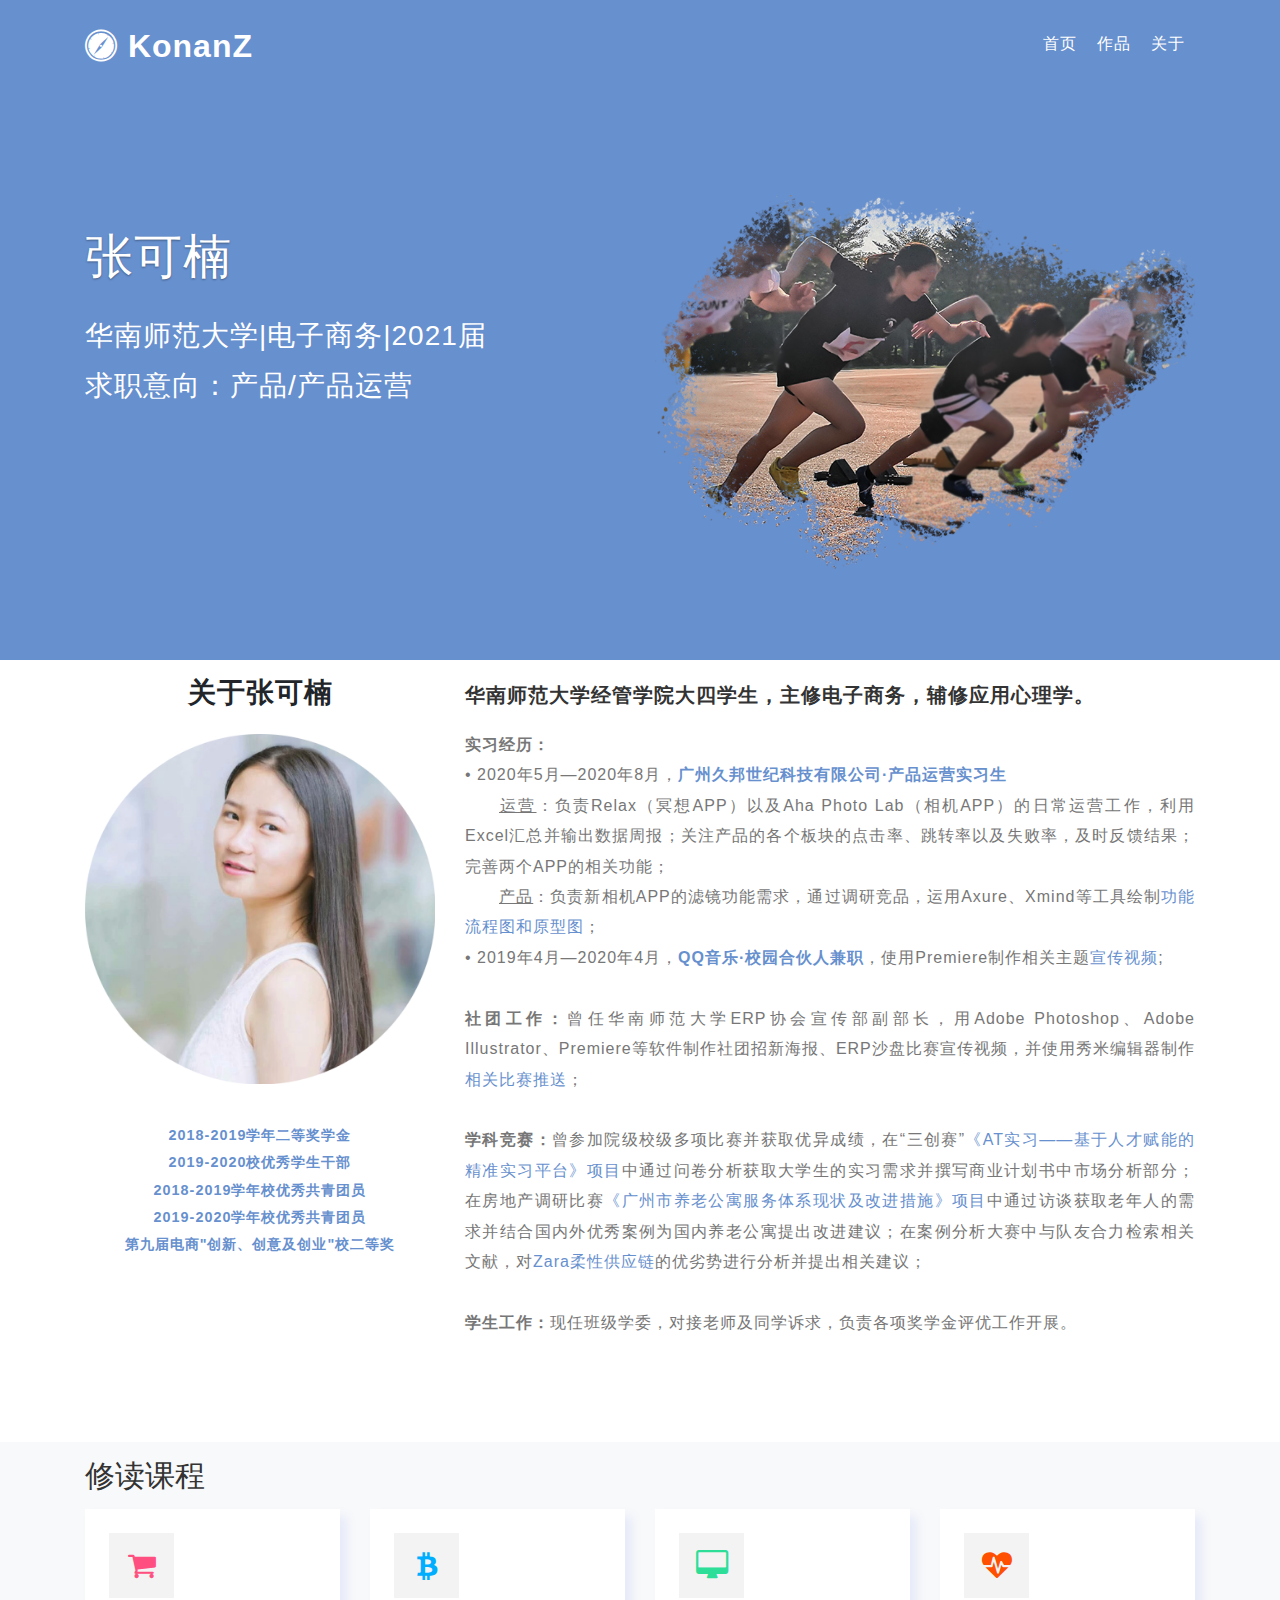
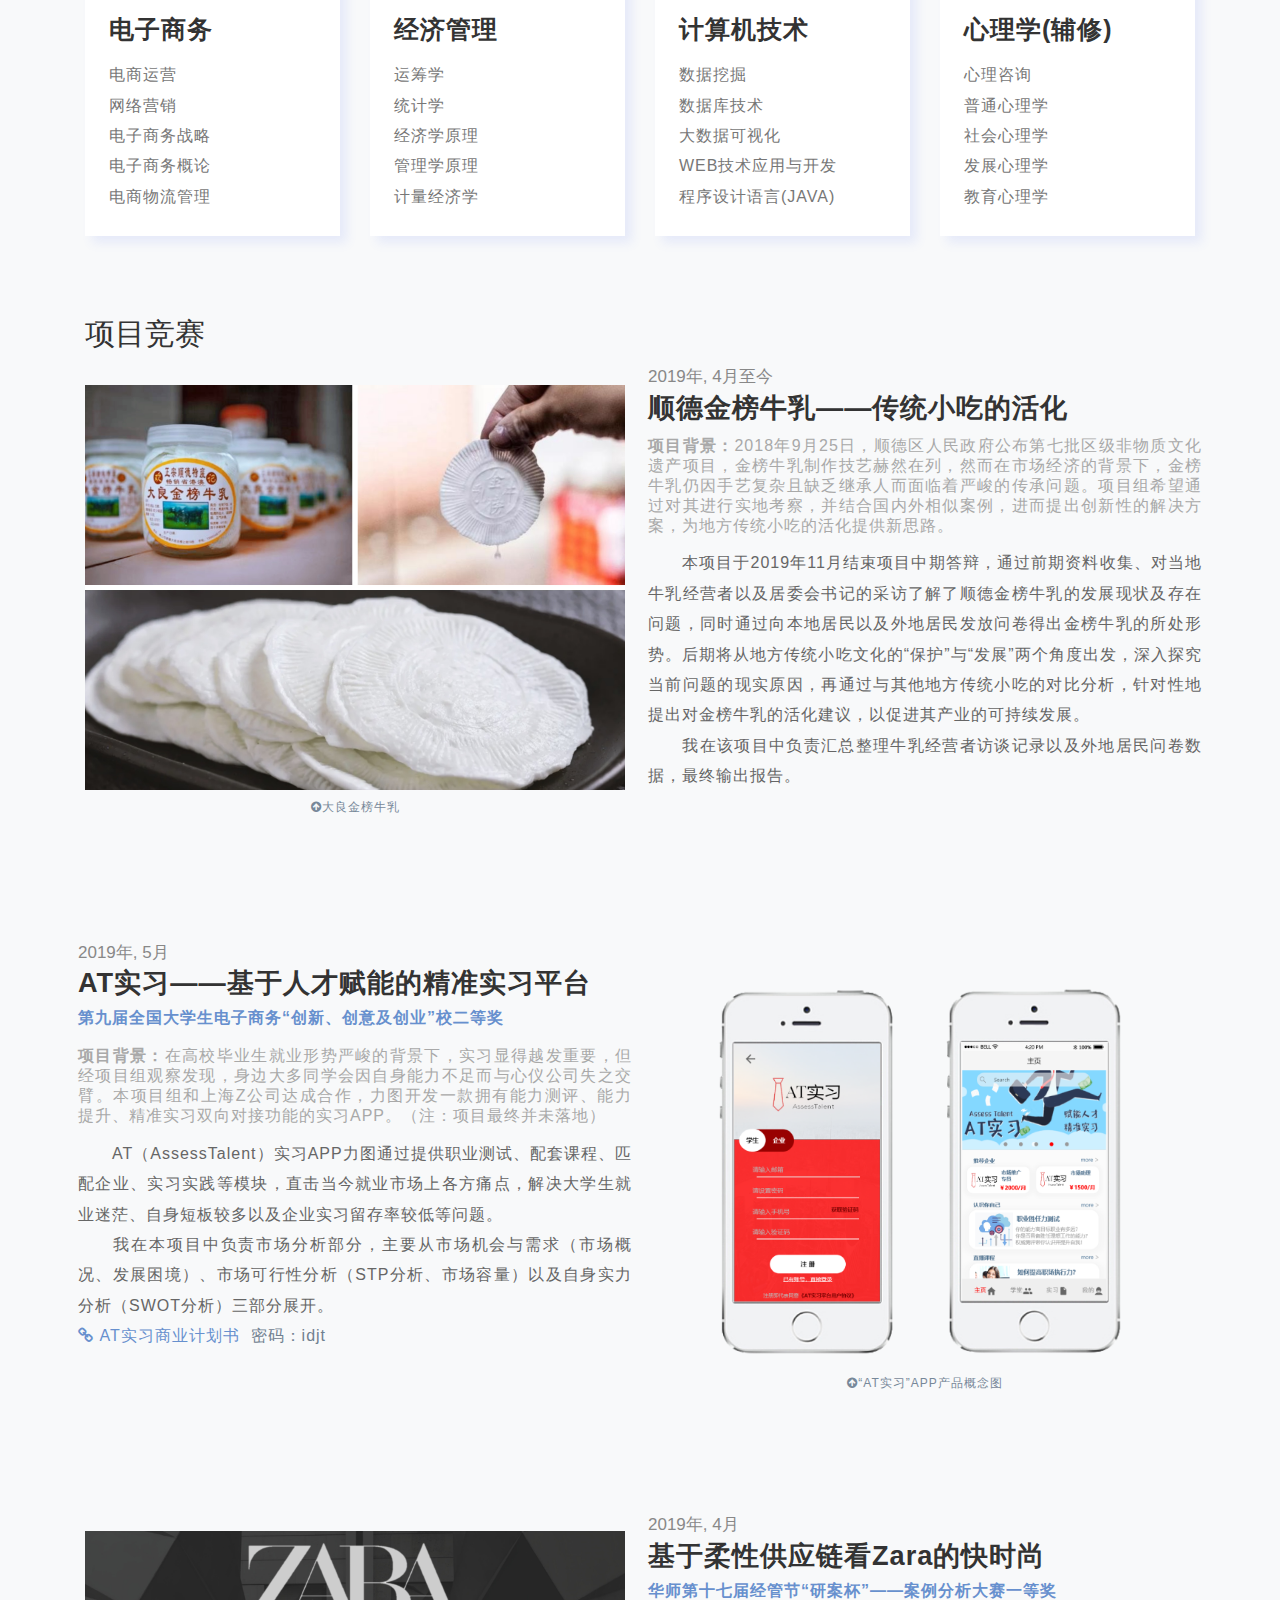
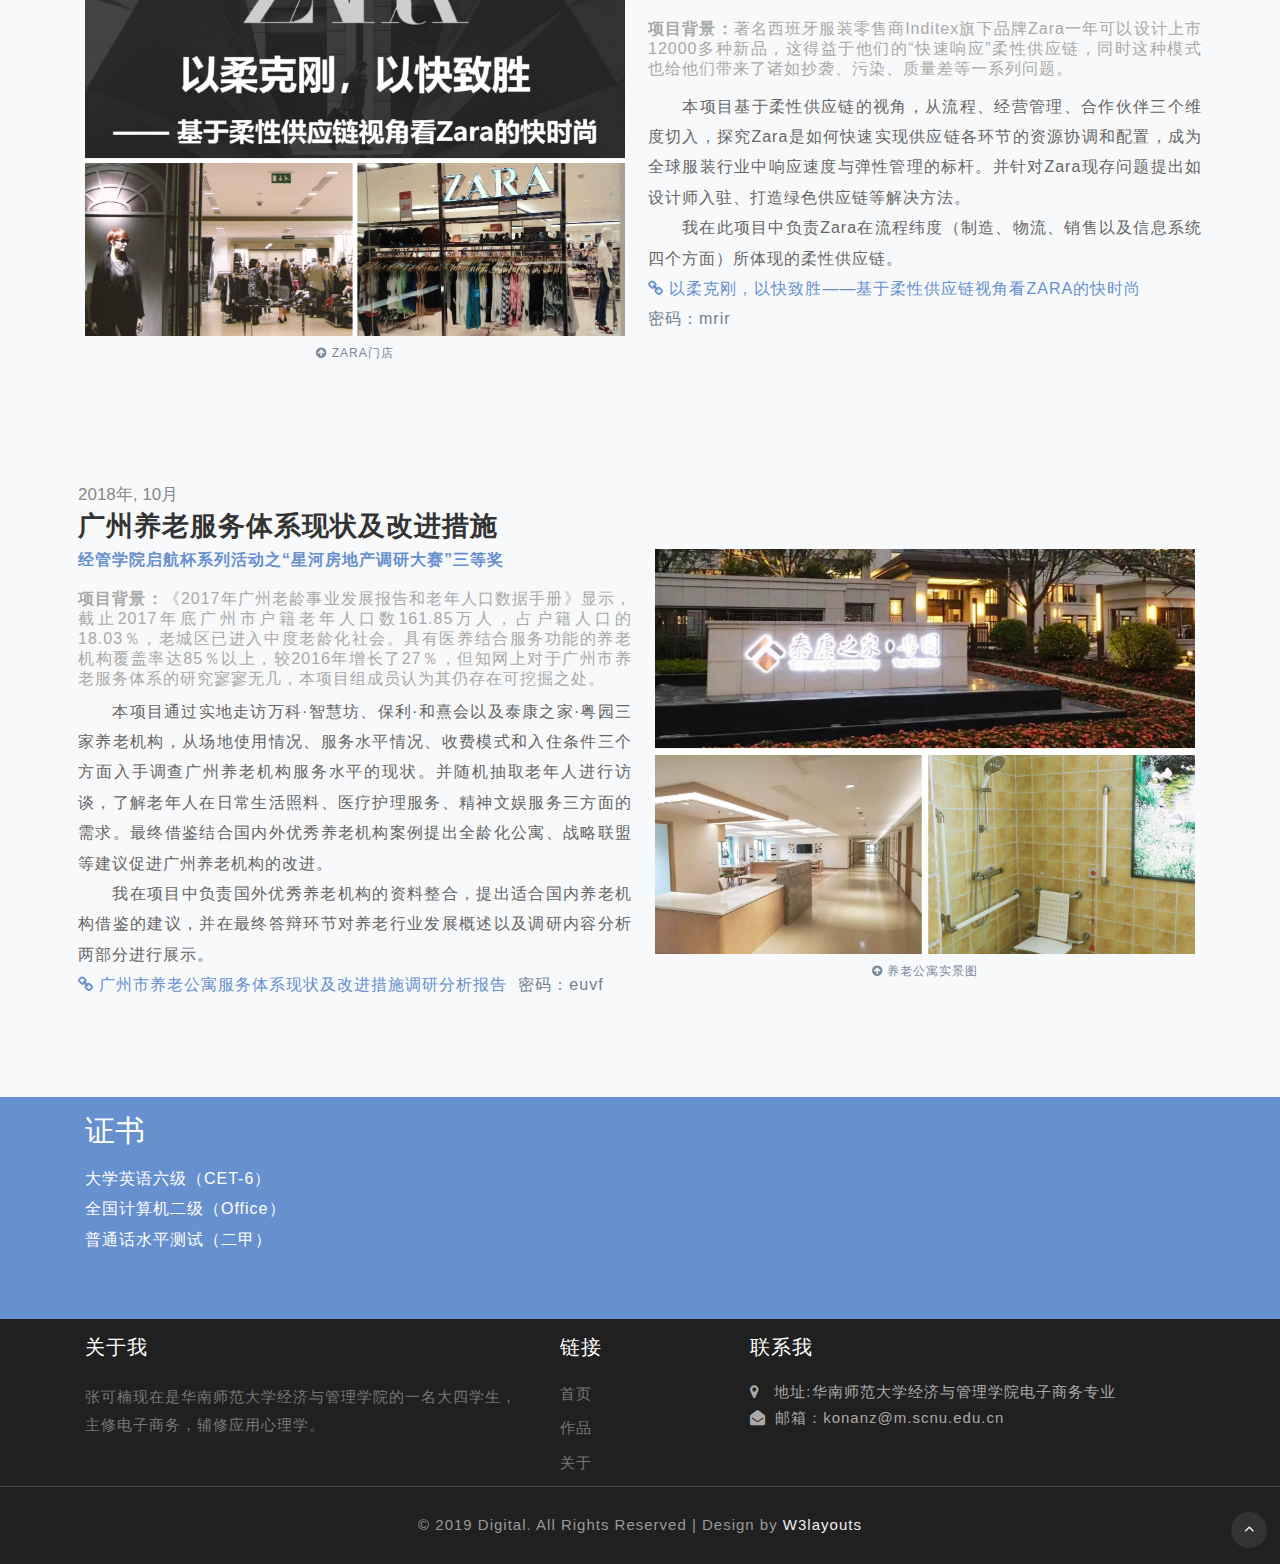
==== index.html @ ac75fe45 "change xinghe's style" ====
<html><!--Author: W3layouts
Author URL: http://w3layouts.com
License: Creative Commons Attribution 3.0 Unported
License URL: http://creativecommons.org/licenses/by/3.0/
--><head>
	<meta charset="utf-8">
	<meta name="viewport" content="width=device-width, initial-scale=1.0">
	<title>Konan&nbsp;Zhang</title>

	<!-- Custom-Files -->
	<link rel="stylesheet" href="./bundles/css/bootstrap.css"><!-- Bootstrap-CSS -->
	<link rel="stylesheet" href="./bundles/css/style.css" type="text/css" media="all"><!-- Style-CSS -->
	<link href="./bundles/css/font-awesome.min.css" rel="stylesheet"><!-- Font-Awesome-Icons-CSS -->
	<!-- //Custom-Files -->

	<!-- Web-Fonts -->
	<!-- <link href="//fonts.googleapis.com/css?family=Cabin:400,400i,500,500i,600,600i,700,700i&amp;subset=latin-ext,vietnamese" rel="stylesheet"> -->
	<!-- //Web-Fonts -->
	
</head>

<body>
	<div id="page" class="page">
	</div>
<header class="py-4">
	<div class="container">
			<div id="logo">
				<h1> <a href="index.html" class=""><span class="fa fa-safari" aria-hidden="true"></span> KonanZ</a></h1>
			</div>
		<!-- nav -->
		<nav class="d-lg-flex">

			<label for="drop" class="toggle"><span class="fa fa-bars" aria-hidden="true" style="outline: none; cursor: inherit;"></span></label>
			<input type="checkbox" id="drop">
			<ul class="menu mt-2 ml-auto">
				<li class=""><a href="index.html">首页</a></li>
				<li class=""><a href="articles.html">作品</a></li>
				<li class=""><a href="#about" style="outline: none; cursor: inherit;">关于</a></li>
			</ul>
		</nav>
		<!-- //nav -->
	</div>
</header>
<!-- //header -->
		
<!-- banner -->
<section class="banner-section-relative position-relative">
	<div class="banner " id="home" style="color: rgb(33, 37, 41); font-size: 16px; background-color: rgb(103, 144, 206); font-family: Cabin, sans-serif;">
		<div class="container">
			<div class="row banner-text">
				<div class="slider-info col-lg-6">
					<div class="banner-info-grid mt-lg-5">
						<h2 class="">张可楠</h2>
						<br><br><h3 style="color: white; line-height: 50px">华南师范大学|电子商务|2021届<br>求职意向：产品/产品运营</h3>
					</div>
				</div>
				<div class="col-lg-6 col-md-8 mt-lg-0 mt-5 pt-3 banner-image text-lg-center">
					<img src="bundles/images/running.png" alt="" class="img-fluid">
				</div>
			</div>
		</div>
	</div>
</section>

<!-- about -->
<section class="about py-5 " id="about">
	<div class="container py-lg-5 py-sm-3">
		<div class="row">
			<div class="col-lg-4 col-md-5 about-img">
			<h3 style="text-align: center; font-weight: bold" >关于张可楠</h3>
				<br><img src="bundles/images/me.jpg" alt="" class="img-fluid">
				<br><br><p style="font-size: 0.9em; margin-top: 1em; color: rgb(103, 144, 206);font-weight: bold; text-align: center">2018-2019学年二等奖学金<br>2019-2020校优秀学生干部<br>2018-2019学年校优秀共青团员<br>2019-2020学年校优秀共青团员<br>第九届电商"创新、创意及创业"校二等奖</p>
			</div>
			<div class="col-lg-8 col-md-7 about-text">
				<h3>华南师范大学经管学院大四学生，主修电子商务，辅修应用心理学。 </h3>
				<p class="mt-3 " style="outline: none; cursor: inherit; text-align: justify">
					<b>实习经历：</b><br>
					• 2020年5月—2020年8月，<b><span style="color:#6790CE">广州久邦世纪科技有限公司·产品运营实习生</span></b><br>
					&emsp;&emsp;<u>运营</u>：负责Relax（冥想APP）以及Aha Photo Lab（相机APP）的日常运营工作，利用Excel汇总并输出数据周报；关注产品的各个板块的点击率、跳转率以及失败率，及时反馈结果；完善两个APP的相关功能；<br>&emsp;&emsp;<u>产品</u>：负责新相机APP的滤镜功能需求，通过调研竞品，运用Axure、Xmind等工具绘制<a href="./articles.html#prd" style="color: #6790CE">功能流程图和原型图</a>；
					<br>
					• 2019年4月—2020年4月，<b><span style="color:#6790CE">QQ音乐·校园合伙人兼职</span></b>，使用Premiere制作相关主题<a href="./articles.html#qqmusic" style="color: #6790CE">宣传视频</a>;
					
					
					<br><br><b>社团工作：</b>曾任华南师范大学ERP协会宣传部副部长，用Adobe Photoshop、Adobe Illustrator、Premiere等软件制作社团招新海报、ERP沙盘比赛宣传视频，并使用秀米编辑器制作<a href="./articles.html#erp" style="color: #6790CE">相关比赛推送</a>；
					<br><br><b>学科竞赛：</b>曾参加院级校级多项比赛并获取优异成绩，在“三创赛”<a href="#assesstalent" style="color: #6790CE">《AT实习——基于人才赋能的精准实习平台》项目</a>中通过问卷分析获取大学生的实习需求并撰写商业计划书中市场分析部分；在房地产调研比赛<a href="#apartment" style="color: #6790CE">《广州市养老公寓服务体系现状及改进措施》项目</a>中通过访谈获取老年人的需求并结合国内外优秀案例为国内养老公寓提出改进建议；在案例分析大赛中与队友合力检索相关文献，对<a href="#Zara" style="color: #6790CE">Zara柔性供应链</a>的优劣势进行分析并提出相关建议；
					<br><br><b>学生工作：</b>现任班级学委，对接老师及同学诉求，负责各项奖学金评优工作开展。</p>
				<p class="mt-2 "></p>
			</div>
		</div>
	</div>
</section>
<!-- //about -->

<!-- why choose us -->
<section class="choose pt-5 " id="services">
	<div class="container py-md-3">
		<h3 class="heading mb-5 " style="margin-bottom: 0.5em"> 修读课程</h3>
		<div class="feature-grids row">
			<div class="col-lg-3 col-sm-6  mb-5" style="outline: none; cursor: inherit;">
				<div class="f1 icon1 p-4 " style="outline: none; cursor: inherit;">
					<div class="icon " style="outline: none; cursor: inherit;">
						<span class="fa fa-shopping-cart" style="outline: none; cursor: inherit;"></span>
					</div>
					<h3 class="my-3 " style="outline: none; cursor: inherit;">电子商务</h3>
					<p class="" style="outline: none; cursor: inherit;">电商运营<br>网络营销<br>电子商务战略<br>电子商务概论<br>电商物流管理</p>
				</div>
			</div>
			<div class="col-lg-3 col-sm-6 mb-5 " style="outline: none; cursor: inherit;">
				<div class="f1 icon2 p-4 " style="outline: none; cursor: inherit;">
					<div class="icon " style="outline: none; cursor: inherit;">
						<span class="fa fa-btc" style="outline: none; cursor: inherit;"></span>
					</div>
					<h3 class="my-3 " style="outline: none; cursor: inherit;">经济管理</h3>
					<p class="" style="outline: none; cursor: inherit;">运筹学<br>统计学<br>经济学原理<br>管理学原理<br>计量经济学</p>
				</div>
			</div>
			<div class="col-lg-3 col-sm-6 mb-5 ">
				<div class="f1 icon3 p-4 ">
					<div class="icon " style="outline: none; cursor: inherit;">
						<span class="fa fa-desktop" style="outline: none; cursor: inherit;"></span>
					</div>
					<h3 class="my-3 " style="outline: none; cursor: inherit;">计算机技术</h3>
					<p style="outline: none; cursor: inherit;">数据挖掘<br>
					  数据库技术<br>大数据可视化<br>WEB技术应用与开发<br>程序设计语言(JAVA)</p>
				</div>
			</div>
			<div class="col-lg-3 col-sm-6 mb-5 " style="outline: none; cursor: inherit;">
				<div class="f1 icon4 p-4 " style="outline: none; cursor: inherit;">
					<div class="icon " style="outline: none; cursor: inherit;">
						<span class="fa fa-heartbeat" style="outline: none; cursor: inherit;"></span>
					</div>
					<h3 class="my-3 " style="outline: none; cursor: inherit;">心理学(辅修)</h3>
					<p class="" style="outline: none; cursor: inherit;">心理咨询<br>普通心理学<br>社会心理学<br>发展心理学<br>教育心理学</p>
				</div>
			</div>
		</div>
	</div>
</section>

<!-- video -->
	<section class="video py-5 " id="video">
	<div class="container">
		<div class="inner-sec-w3ls py-lg-5 py-3">
			<div class="row">
				<div class="col-lg-6 video-img mt-lg-0 mt-4">
							<h3 class="heading mb-5 " style="margin-bottom: 0.3em"> 项目竞赛</h3>
					<br><img src="bundles/images/yinzhongzi.jpg" alt="" class="img-fluid" style="outline: none; cursor: inherit;">
					<p style="font-size: 0.75em;color: #778899;text-align: center; margin-top: 0.5em"><span class="fa fa-arrow-circle-up"></span>大良金榜牛乳</p>
				</div>
				<div class="col-lg-6 video-right px-lg-5 px-2">
					<br><br>
					<span class="time"  >2019年, 4月至今</span>
					<h3 class="tittle-w3 " style="outline: none; cursor: inherit;">顺德金榜牛乳——传统小吃的活化</h3>
				  <p style="margin-top: 0.8em; margin-bottom: 0.8em; color:darkgray; line-height: 20px;text-align: justify"><b>项目背景：</b>2018年9月25日，顺德区人民政府公布第七批区级非物质文化遗产项目，金榜牛乳制作技艺赫然在列，然而在市场经济的背景下，金榜牛乳仍因手艺复杂且缺乏继承人而面临着严峻的传承问题。项目组希望通过对其进行实地考察，并结合国内外相似案例，进而提出创新性的解决方案，为地方传统小吃的活化提供新思路。</p>
				  <p style="outline: none; cursor: inherit;text-align: justify">&emsp;&emsp;本项目于2019年11月结束项目中期答辩，通过前期资料收集、对当地牛乳经营者以及居委会书记的采访了解了顺德金榜牛乳的发展现状及存在问题，同时通过向本地居民以及外地居民发放问卷得出金榜牛乳的所处形势。后期将从地方传统小吃文化的“保护”与“发展”两个角度出发，深入探究当前问题的现实原因，再通过与其他地方传统小吃的对比分析，针对性地提出对金榜牛乳的活化建议，以促进其产业的可持续发展。<br>&emsp;&emsp;我在该项目中负责汇总整理牛乳经营者访谈记录以及外地居民问卷数据，最终输出报告。</p>
			  </div>
			</div>
		</div>
	</div>
</section>
<section class="video py-5 " id="assesstalent">
	<div class="container">
		<div class="inner-sec-w3ls py-lg-5 py-3">
			<div class="row">
				<div class="col-lg-6 video-right px-lg-5 px-2">
					<span class="time" style="margin-top: 0.5em">2019年, 5月</span>					
					<h3 class="tittle-w3 " style="outline: none; cursor: inherit;">AT实习——基于人才赋能的精准实习平台</h3>
					<p style="margin-top:0.3em;font-size: 1em; color: rgb(103, 144, 206);font-weight: bold">第九届全国大学生电子商务“创新、创意及创业”校二等奖</p>
					<p style="margin-top: 0.8em; margin-bottom: 0.8em; color:darkgray; line-height: 20px;text-align: justify"><b>项目背景：</b>在高校毕业生就业形势严峻的背景下，实习显得越发重要，但经项目组观察发现，身边大多同学会因自身能力不足而与心仪公司失之交臂。本项目组和上海Z公司达成合作，力图开发一款拥有能力测评、能力提升、精准实习双向对接功能的实习APP。（注：项目最终并未落地）</p>
					<p class="mt-4 " style="outline: none; cursor: inherit; margin-top: 0;text-align: justify">&emsp;&emsp;AT（AssessTalent）实习APP力图通过提供职业测试、配套课程、匹配企业、实习实践等模块，直击当今就业市场上各方痛点，解决大学生就业迷茫、自身短板较多以及企业实习留存率较低等问题。<br>&emsp;&emsp;我在本项目中负责市场分析部分，主要从市场机会与需求（市场概况、发展困境）、市场可行性分析（STP分析、市场容量）以及自身实力分析（SWOT分析）三部分展开。
						<br><a href="https://pan.baidu.com/s/1MF56P8kcfoVS5xGtaF0s-w" style="color: rgb(103, 144, 206)"><span class="fa fa-link" ></span>&nbsp;AT实习商业计划书</a><span style="color: #708090">&nbsp;&nbsp;密码：idjt</span></p>

				</div>
				<div class="col-lg-6 video-img mt-lg-0 mt-4">
					<br><br><img src="bundles/images/sanchuang.png" alt="" class="img-fluid" style="outline: none; cursor: inherit;">
					<p style="font-size: 0.75em;margin-top: 0.65em;color: #778899;text-align: center"><span class="fa fa-arrow-circle-up"></span>“AT实习”APP产品概念图</p>
				</div>
			</div>
		</div>
	</div>
</section>
<section class="video py-5 " id="Zara">
	<div class="container">
		<div class="inner-sec-w3ls py-lg-5 py-3">
			<div class="row">
				<div class="col-lg-6 video-img mt-lg-0 mt-4">
					<br><img src="bundles/images/yananbei.jpg" alt="" class="img-fluid" style="outline: none; cursor: inherit;">
					<p style="font-size: 0.75em;color: #778899;text-align: center; margin-top: 0.5em"><span class="fa fa-arrow-circle-up"></span>&nbsp;ZARA门店</p>
				</div>
				<div class="col-lg-6 video-right px-lg-5 px-2">
					<span class="time" style="margin-top: 0.3em">2019年, 4月</span>
					<h3 class="tittle-w3 " style="outline: none; cursor: inherit">基于柔性供应链看Zara的快时尚</h3>
					<p style="margin-top:  0.3em; font-size: 1em; color: rgb(103, 144, 206);font-weight: bold">华师第十七届经管节“研案杯”——案例分析大赛一等奖</p>
					<p style="margin-top: 0.8em; margin-bottom: 0.8em; color:darkgray; line-height: 20px;text-align: justify"><b>项目背景：</b>著名西班牙服装零售商Inditex旗下品牌Zara一年可以设计上市12000多种新品，这得益于他们的“快速响应”柔性供应链，同时这种模式也给他们带来了诸如抄袭、污染、质量差等一系列问题。</p>
					<p class="mt-4 " style="outline: none; cursor: inherit; margin-top: 0;text-align: justify">&emsp;&emsp;本项目基于柔性供应链的视角，从流程、经营管理、合作伙伴三个维度切入，探究Zara是如何快速实现供应链各环节的资源协调和配置，成为全球服装行业中响应速度与弹性管理的标杆。并针对Zara现存问题提出如设计师入驻、打造绿色供应链等解决方法。
					<br>&emsp;&emsp;我在此项目中负责Zara在流程纬度（制造、物流、销售以及信息系统四个方面）所体现的柔性供应链。<br><a href="https://pan.baidu.com/s/1evZKZPRt4myGA0lR2WGXvw" style="color: rgb(103, 144, 206)"><span class="fa fa-link"></span>&nbsp;以柔克刚，以快致胜——基于柔性供应链视角看ZARA的快时尚</a>
					<br><span style="color: #708090">密码：mrir</span></p>
					

				</div>
			</div>
		</div>
	</div>
</section>
<section class="video py-5 " id="apartment">
	<div class="container">
		<div class="inner-sec-w3ls py-lg-5 py-3">
			<div class="row">
				<div class="col-lg-6 video-right px-lg-5 px-2" >
					<span class="time" style="margin-top: 0.3em">2018年, 10月</span>
					<h3 class="tittle-w3 " style="outline: none; cursor: inherit;">广州养老服务体系现状及改进措施</h3>
					<p style="margin-top:  0.3em; font-size: 1em; color: rgb(103, 144, 206);font-weight: bold">经管学院启航杯系列活动之“星河房地产调研大赛”三等奖</p>
					<p style="margin-top: 0.8em; margin-bottom: 0.5em; color:darkgray; line-height: 20px;text-align: justify"><b>项目背景：</b>《2017年广州老龄事业发展报告和老年人口数据手册》显示，截止2017年底广州市户籍老年人口数161.85万人，占户籍人口的18.03％，老城区已进入中度老龄化社会。具有医养结合服务功能的养老机构覆盖率达85％以上，较2016年增长了27％，但知网上对于广州市养老服务体系的研究寥寥无几，本项目组成员认为其仍存在可挖掘之处。</p>
				    <p class="mt-4 " style="outline: none; cursor: inherit;margin-top: 0;text-align: justify">&emsp;&emsp;本项目通过实地走访万科·智慧坊、保利·和熹会以及泰康之家·粤园三家养老机构，从场地使用情况、服务水平情况、收费模式和入住条件三个方面入手调查广州养老机构服务水平的现状。并随机抽取老年人进行访谈，了解老年人在日常生活照料、医疗护理服务、精神文娱服务三方面的需求。最终借鉴结合国内外优秀养老机构案例提出全龄化公寓、战略联盟等建议促进广州养老机构的改进。<br>&emsp;&emsp;我在项目中负责国外优秀养老机构的资料整合，提出适合国内养老机构借鉴的建议，并在最终答辩环节对养老行业发展概述以及调研内容分析两部分进行展示。
					<br><a href="https://pan.baidu.com/s/1qc395smqtRdqBSkBGz3ujQ" style="color: rgb(103, 144, 206)"><span class="fa fa-link"></span>&nbsp;广州市养老公寓服务体系现状及改进措施调研分析报告</a><span style="color: #708090">&nbsp;&nbsp;密码：euvf</span></p>
				</div>
				<div class="col-lg-6 video-img mt-lg-0 mt-4">
					<br><br><br><img src="bundles/images/xinghe.jpg" alt="" class="img-fluid" style="outline: none; cursor: inherit;">
					<p style="font-size: 0.75em;color: #778899;text-align: center;margin-top: 0.5em"><span class="fa fa-arrow-circle-up"></span>&nbsp;养老公寓实景图</p>
				</div>
			</div>
		</div>
	</div>
</section>
	
<section class="partners py-5 " id="partners" style="color: rgb(33, 37, 41); font-size: 16px; background-color: rgb(103, 144, 206); font-family: Cabin, sans-serif;">

	<div class="container py-md-3">
		<h3 class="heading" style="outline: none; cursor: inherit; margin-bottom: 0.5em">证书</h3>
		<p style="align-self: left; font-size: 1em;color:white; margin-bottom: 0">大学英语六级（CET-6）<br/>全国计算机二级（Office）<br/>普通话水平测试（二甲）</p>
	</div>
		
</section>


<!-- footer -->
<footer>
	<div class="container pt-lg-3">
		<div class="row footer-top">
			<div class="col-lg-5 col-sm-6 footer-grid-wthree">
				<h4 class="footer-title text-uppercase mb-4" style="outline: none; cursor: inherit;">关于我</h4>
				<div class="contact-info">
					<p>张可楠现在是华南师范大学经济与管理学院的一名大四学生，主修电子商务，辅修应用心理学。</p>
				</div>
			</div>

			<div class="col-lg-2 col-sm-6 footer-grid-wthree mt-lg-0 mt-sm-5 mt-4">
				<h3 class="footer-title text-uppercase mb-4" style="outline: none; cursor: inherit;">链接</h3>
				<ul class="links list-unstyled">
					<li>
						<a href="index.html" style="outline: none; cursor: inherit;"> 首页</a>
					</li>
					<li>
						<a href="articles.html" style="outline: none; cursor: inherit;"> 作品</a>
					</li>
					<li>
						<a href="#about" style="outline: none; cursor: inherit;">关于</a>
					</li>
				</ul>
			</div>
			<div class="col-lg-5 col-sm-6 footer-grid-wthree mt-lg-0 mt-sm-5 mt-4">
				<h3 class="footer-title text-uppercase mb-4" style="outline: none; cursor: inherit;">联系我</h3>
				<div class="contact-info">
					<div class="footer-style-w3ls">
						<h4 class="mb-2" style="outline: none; cursor: inherit;"> <span class="fa mr-1 fa-map-marker" style="outline: none; cursor: inherit;"></span> &nbsp;地址:华南师范大学经济与管理学院电子商务专业</h4>
					</div>
					
					<div class="footer-style-w3ls">
						<h4 class="mb-2" style="outline: none; cursor: inherit;"><span class="fa mr-1 fa-envelope-open" style="outline: none; cursor: inherit;"></span> 邮箱：konanz@m.scnu.edu.cn</h4>
					</div>
				</div>
			</div>
			</div>
		</div>
</footer>
<!-- //footer -->

<!-- copyright -->
<div class="copy-right-top border-top">
	<p class="copy-right text-center py-4">© 2019 Digital. All Rights Reserved | Design by
		<a href="http://w3layouts.com/"> W3layouts </a>
	</p>
</div>
<!-- //copyright -->	
	
<!-- move top -->
<div class="move-top text-right">
	<a href="#home" class="move-top"> 
		<span class="fa fa-angle-up  mb-3" aria-hidden="true" style="outline: none; cursor: inherit;"></span>
	</a>
</div>
<!-- move top -->

<!-- popup for login -->
<div id="popup3" class="popup-effect">
	<div class="popup">
		<div class="login px-sm-4 mx-auto mw-100">
			<h5 class="text-center mb-4 " style="outline: none; cursor: inherit;">Login to Digital</h5>
			<form action="#" method="post">
				<div class="form-group " style="outline: none; cursor: inherit;">
					<label class="mb-2 " style="outline: none; cursor: inherit;">Email address</label>
					<input type="email" class="form-control" id="exampleInputEmail1" aria-describedby="emailHelp" placeholder="" required="">
					<small id="emailHelp" class="form-text text-muted " style="outline: none; cursor: inherit;">We'll never share your email with anyone else.</small>
				</div>
				<div class="form-group " style="outline: none; cursor: inherit;">
					<label class="mb-2 " style="outline: none; cursor: inherit;">Password</label>
					<input type="password" class="form-control" id="exampleInputPassword1" placeholder="" required="">
				</div>
				<button type="submit" class="btn btn-primary submit mt-2" style="outline: none; cursor: inherit;">Login</button>
				<p class="text-center mt-2">
					<a href="#popup4"> Don't have an account?</a>
				</p>
			</form>
		</div>

		<a class="close" href="#">×</a>
	</div>
</div>
<!-- //popup for login -->

<!-- popup for register -->
<div id="popup4" class="popup-effect">
	<div class="popup">
		<div class="login px-sm-4 mx-auto mw-100">
			<h5 class="text-center mb-4 " style="outline: none; cursor: inherit;">Register Now</h5>
			<form action="#" method="post">
				<div class="form-group " style="outline: none; cursor: inherit;">
					<label class="" style="outline: none; cursor: inherit;">Full Name</label>
					<input type="text" class="form-control" id="validationDefault01" placeholder="" required="">
				</div>
				<div class="form-group " style="outline: none; cursor: inherit;">
					<label class="" style="outline: none; cursor: inherit;">Email Address</label>
					<input type="email" class="form-control" id="validationDefault02" placeholder="" required="">
				</div>
				<div class="form-group " style="outline: none; cursor: inherit;">
					<label class="" style="outline: none; cursor: inherit;">Password</label>
					<input type="password" class="form-control" id="password1" placeholder="" required="">
				</div>
				<div class="form-group " style="outline: none; cursor: inherit;">
					<label class="" style="outline: none; cursor: inherit;">Confirm Password</label>
					<input type="password" class="form-control" id="password2" placeholder="" required="">
				</div>

				<button type="submit" class="btn btn-primary submit" style="outline: none; cursor: inherit;">Register</button>
				<p class="text-center mt-3">
					<a href="#" class="" style="outline: none; cursor: inherit;">By clicking Register, I agree to your terms</a>
				</p>
			</form>
		</div>
		<a class="close" href="#">×</a>
	</div>
</div>
<!-- //popup for register -->
<!--	</div> /#page -->


</body></html>
---- bundles/css/style.css ----
/*--
Author: W3layouts
Author URL: http://w3layouts.com
License: Creative Commons Attribution 3.0 Unported
License URL: http://creativecommons.org/licenses/by/3.0/
--*/
html,
body {
    margin: 0;
    font-size: 100%;
    background: #fff;
	font-family: 'Cabin', sans-serif;
}

html {
  scroll-behavior: smooth;
}
body a {
    text-decoration: none;
    transition: 0.5s all;
    -webkit-transition: 0.5s all;
    -moz-transition: 0.5s all;
    -o-transition: 0.5s all;
    -ms-transition: 0.5s all;
	font-family: 'Cabin', sans-serif;
	cursor: pointer !important;
}
button,.btn{
	cursor: pointer !important;
}
body img {
    max-width: 100%;
}

a:hover {
    text-decoration: none;
}

input[type="button"],
input[type="submit"],
input[type="text"],
input[type="email"],
input[type="search"] {
    transition: 0.5s all;
    -webkit-transition: 0.5s all;
    -moz-transition: 0.5s all;
    -o-transition: 0.5s all;
    -ms-transition: 0.5s all;
}

h1,
h2,
h3,
h4,
h5,
h6 {
    margin: 0;
    letter-spacing: 1px;
}
li {
    list-style-type: none;
}
p {
    margin: 0;
    font-size: 3px;
    line-height: 1.9em;
    letter-spacing: 1px;
}

ul {
    margin: 0;
    padding: 0;
}


/* header */

/* CSS Document */
header {
    position: absolute;
    z-index: 9;
    width: 100%;
}

.toggle,
[id^=drop] {
	display: none;
}

/* Giving a background-color to the nav container. */
nav { 
	margin:0;
	padding: 0;
	float: right;
}
.clear {
    clear: both;
}
div#logo {
    float: left;
}

#logo a {
	float: left;
    font-size: .8em;
    text-transform: capitalize;
    display: initial;
    margin: 0;
    letter-spacing: 1px;
    color: #fff;
    font-weight: 800;
    padding: 3px 0;
}
#logo a span {
    color: #fff;
	
}


/* Since we'll have the "ul li" "float:left"
 * we need to add a clear after the container. */

nav:after {
	content:"";
	display:table;
	clear:both;
}

/* Removing padding, margin and "list-style" from the "ul",
 * and adding "position:reltive" */
nav ul {
	float: right;
	padding:0;
	margin:0;
	list-style: none;
	position: relative;
	}
	
/* Positioning the navigation items inline */
nav ul li {
	margin: 0px;
	display:inline-block;
	float: left;
	}

/* Styling the links */
nav a {
    color: #fff;
    text-transform: capitalize;
    font-size: 16px;
    letter-spacing: 1px;
	padding: 10px 10px;
    font-weight: 400;
}


nav ul li ul li:hover { background: #f8f9fa; }

/* Background color change on Hover */
nav a:hover { 
	color: #FFF;	
}
nav ul.inner-ul li a:hover { 
	color: #333;	
}
.menu li.active  a{ 
	color: #333;	
}

/* Hide Dropdowns by Default
 * and giving it a position of absolute */
nav ul ul {
	display: none;
	position: absolute; 
	/* has to be the same number as the "line-height" of "nav a" */
	top: 30px; 
    background: #fff;
    padding: 10px;
}
	
/* Display Dropdowns on Hover */
nav ul li:hover > ul {
	display:inherit;
}
	
/* Fisrt Tier Dropdown */
nav ul ul li {
	width:170px;
	float:none;
	display:list-item;
	position: relative;
}
nav ul ul li a {
    color: #333;
    padding: 5px 10px;
    display: block;
}

/* Second, Third and more Tiers	
 * We move the 2nd and 3rd etc tier dropdowns to the left
 * by the amount of the width of the first tier.
*/
nav ul ul ul li {
	position: relative;
	top:-60px;
	/* has to be the same number as the "width" of "nav ul ul li" */ 
	left:170px; 
}

	
/* Change ' +' in order to change the Dropdown symbol */
li > a:only-child:after { content: ''; }


/* Media Queries
--------------------------------------------- */

@media all and (max-width : 800px) {
	nav { 
		float: none;
	}

	div#logo {
		float: none;
	}
	#logo {
		display: block;
		padding: 0;
		width: 100%;
		text-align: center;
		float: none;
	}

	nav {
		margin: 0;
	}
	nav a {
		color: #333!important;
	}
	nav a:hover {
		color: #333!important;
	}

	/* Hide the navigation menu by default */
	/* Also hide the  */
	.toggle + a,
	.menu {
		display: none;
	}

	/* Stylinf the toggle lable */
	.toggle {
		display: block;
		padding: 8px 15px;
		margin-bottom: 0;
		font-size: 17px;
		text-decoration: none;
		border: none;
		float: right;
		background-color: #fff;
		cursor:pointer;
	}
	.menu .toggle {
		float: none;
		text-align: center;
		margin: auto;
		width: 30%;
		padding: 5px;
		font-weight: normal;
		font-size: 15px;
		letter-spacing: 1px;
	}

	.toggle:hover {
		color:#333;
		background-color: #fff;
	}

	/* Display Dropdown when clicked on Parent Lable */
	[id^=drop]:checked + ul {
		display: block;
		background: #fff;
		padding: 15px 0;
		text-align: center;
		width: 100%;
	}

	/* Change menu item's width to 100% */
	nav ul li {
		display: block;
		width: 100%;
		padding: 5px 0;
		}

	nav ul ul .toggle,
	nav ul ul a {
		padding: 0 40px;
	}

	nav ul ul ul a {
		padding: 0 80px;
	}

	nav a:hover,
 	nav ul ul ul a {
		background-color: transparent;
	}
  
	nav ul li ul li .toggle,
	nav ul ul a,
  nav ul ul ul a{
		padding:14px 20px;	
		color:#FFF;
		font-size:17px; 
	}
  
  
	nav ul li ul li .toggle,
	nav ul ul a {
		background-color: #fff; 
	}
	nav ul ul li a {
		font-size: 15px;
	}
	ul.inner-ul{
		padding: 0!important;
	}
	/* Hide Dropdowns by Default */
	nav ul ul {
		float: none;
		position:static;
		color: #ffffff;
		/* has to be the same number as the "line-height" of "nav a" */
	}
		
	/* Hide menus on hover */
	nav ul ul li:hover > ul,
	nav ul li:hover > ul {
		display: none;
	}
		
	/* Fisrt Tier Dropdown */
	nav ul ul li {
		display: block;
		width: 100%;
		padding: 0;
	}

	nav ul ul ul li {
		position: static;
		/* has to be the same number as the "width" of "nav ul ul li" */ 

	}

}

@media all and (max-width : 330px) {

	nav ul li {
		display:block;
		width: 94%;
	}

}
.user span.fa {
}
.login-icon a,.login-icon a:hover {
    border: 2px solid #fff;
    padding: 0.4em 1.7em;
    color: #6a67ce;
    font-weight: 500;
    letter-spacing: 1px;
    display: block;
    font-size: 1em;
    background: #fff;
    box-shadow: 0 0px 45px rgba(0, 0, 0, .2);
    border-radius: 0px;
    -webkit-border-radius: 0px;
    -moz-border-radius: 0px;
    -ms-border-radius: 0px;
    -o-border-radius: 0px;
}
/*-- //header --*/


/*--/banner-info--*/

.banner {
    background: #6a67ce;
    position: relative;
    z-index: 1;
}


.banner-info-grid h2 {
    color: #fff;
    display: inline-block;
    font-size: 3.5em;
    text-transform: capitalize;
	line-height: 65px;
	letter-spacing: 1px;
    text-shadow: 0 1px 2px rgba(0, 0, 0, 0.37);
}
.banner-info-grid p {
    font-size: 16px;
    color: #ddd;
    margin: 2em 0;
}
.banner-buttons a.btn {
    background: none;
    padding: 10px 25px;
    color: #fff;
    border: 2px solid #fff;
    font-size: 15px;
    letter-spacing: 1px;
    border-radius: 0px;
	-webkit-border-radius: 0px;
    -o-border-radius: 0px;
    -moz-border-radius: 0px;
    -ms-border-radius: 0px;
	transition: 0.5s all;
    -webkit-transition: 0.5s all;
    -o-transition: 0.5s all;
    -moz-transition: 0.5s all;
    -ms-transition: 0.5s all;
}
.banner-buttons a.btn:hover {
    opacity:0.8;
	transition: 0.5s all;
    -webkit-transition: 0.5s all;
    -o-transition: 0.5s all;
    -moz-transition: 0.5s all;
    -ms-transition: 0.5s all;
}
.banner-buttons {
    bottom: 20%;
    left: 0%;
    right: 0%;
    margin: 0 auto;
    z-index: 9;
}
.banner-text {
    padding: 14vw 0 7vw;
}
.banner-image h4 {
    font-size: 20px;
}

/*-- //banner --*/

/*-- popup --*/
.popup-effect {
    position: fixed;
    top: 0;
    bottom: 0;
    left: 0;
    right: 0;
    background: rgba(0, 0, 0, 0.7);
    transition: opacity 0ms;
    visibility: hidden;
    opacity: 0;
    z-index: 99;
}

.popup-effect:target {
    visibility: visible;
    opacity: 1;
}

.popup {
    background: #fff;
    border-radius: 4px;
    max-width: 500px;
    position: relative;
    margin: 8em auto;
    padding: 3em 2em;
    z-index: 999;
}
.popup p {
    font-size: 15px;
    color: #777;
}

.popup .close {
    position: absolute;
    top: 10px;
    right: 15px;
    transition: all 200ms;
    font-size: 30px;
    font-weight: bold;
    text-decoration: none;
    color: #000;
}
.videoWrapper {
    position: relative;
    padding-bottom: 56.25%;
    padding-top: 25px;
    height: 0;
}
.popup iframe {
    width: 100%;
    height: 250px;
    border: none;
}
.videoWrapper > iframe {
    position: absolute;
    top: 0;
    left: 0;
    width: 100%;
    height: 100%;
}
.videoWrapper > .frameCover {
    position: absolute;
    left: 0;
    top: 0;
    width: 100%;
    height: 100%;
    background: none;
}
.login .btn {
    border: 2px solid #6a67ce;
    background: #6a67ce;
    color: #fff;
    font-weight: 500;
    letter-spacing: 1px;
    font-size: 15px;
    border-radius: 0px;
	-webkit-border-radius: 0px;
    -o-border-radius: 0px;
    -moz-border-radius: 0px;
    -ms-border-radius: 0px;
    padding: 8px 25px;
}
.login .btn:hover {
    opacity: 0.9;
}
.login p a {
    font-size: 14px;
    color: #999;
}
.login label {
    font-size: 15px;
    color: #666;
    letter-spacing: .5px;
}

/*-- //popup --*/

/*-- about --*/
.about-text h3{
    font-size: 20px;
    font-weight: 600;
    color: #333;
    line-height: 38px;
}
	
.about-text p {
    font-size: 16px;
    color: #777;
}
.about-img img{
}
.about-left h4 {
    font-size: 40px;
    font-weight: 600;
    color: #ff6c5f;
}
.about-left h4 span {
    font-size: 16px;
    color: #666;
    font-weight: normal;
}
/*-- about --*/

/*-- why choose us --*/
h2.heading,h3.heading {
    font-size: 30px;
    color: #333;
    text-transform: capitalize;
    letter-spacing: 0;
}
.choose,.video{
	background: #f8f9fa;
}
.f1 h3 {
    font-size: 25px;
    font-weight: 600;
    color: #333;
    letter-spacing: 1px;
}
.f1 p {
    font-size: 16px;
    color: #777;
}
.icon{
    text-align: center;
    background: #f3f3f3;
    width: 65px;
    height: 65px;
    line-height: 65px;
}
.icon1 span.fa{
	color: #ff4f81;
    font-size: 30px;
    line-height: 65px;
}
.icon2 span.fa{
	color: #00aeff;
    font-size: 30px;
    line-height: 65px;
}
.icon3 span.fa{
	color: #2dde98;
    font-size: 30px;
    line-height: 65px;
}

.icon4 span.fa{
	color: #fe5000;
    font-size: 30px;
    line-height: 65px;
}
.f1{
    box-shadow: 7px 7px 10px 0 rgba(76, 110, 245, .1);
	background: #fff;
}
/*-- why choose us --*/

/*-- partners --*/
ul.partners-icon li span.fa {
    font-size: 3em;
    color: #eee;
}
.partners{
	background: #b84592;
}
.partners h3.heading {
	color: #fff;
}
/*-- //partners --*/

/*-- offered services --*/

h4.w3layouts_pvt-head {
	text-transform: capitalize;
	font-weight: bold;
	font-size: 2em;
	color: #0068b7;
}

span.title-icon-wthree {
	color: #ffc107;
	font-size: 1em;
}

.title-sec-w3layouts_pvt p {
	color: #333;
}

.title-sec-w3layouts_pvt {
	border-left: 5px #bdbdbd solid;
	padding-left: 1em;
}

h4.feed-title {
    font-size: 25px;
    color: #333;
    letter-spacing: 1px;
}

a.btn-w3layouts_pvt span {
	margin-left: 5px;
	color: #ffc107;
	font-size: 1em;
}

a.btn-w3layouts_pvt:hover {
	color: #0068b7;
	letter-spacing: 0.5px;
}

.ab-pvtw3 p {
	width: 478px;
}

a.btn-w3layouts_pvt {
	display: inline-block;
	margin-top: 1em;
	color: #000;
	font-weight: 600;
}

.process p {
    font-size: 16px;
    color: #777;
}
/* //offered services */

/*-- services page --*/
.serv-grids h3 {
    font-size: 20px;
    color: #333;
    letter-spacing: 1px;
    line-height: 30px;
    text-transform: capitalize;
}
.serv-grids span.fa{
    text-align: center;
    font-size: 30px;
    background: #ffff;
    height: 65px;
    width: 65px;
    line-height: 65px;
	box-shadow: 7px 7px 10px 0 rgba(76, 110, 245, .1);
}

/*-- //services page --*/

/*-- projects --*/

.gal-img {
    padding-right: 0px;
}
.gal-img img{
    margin-bottom: 1em;
}
/* popup */
.pop-overlay {
    position: absolute;
    top: 0px;
    bottom: 0;
    left: 0;
    right: 0;
    background: rgba(0, 0, 0, 0.7);
    transition: opacity 0ms;
    visibility: hidden;
    opacity: 0;
    z-index: 999;
}

.pop-overlay:target {
    visibility: visible;
    opacity: 1;
}

.popup {
    background: #fff;
    -webkit-border-radius: 4px;
    -o-border-radius: 4px;
    -ms-border-radius: 4px;
    -moz-border-radius: 4px;
    border-radius: 4px;
    max-width: 500px;
    position: relative;
    margin: 8em auto;
    padding: 3em 2em 2em;
}

.popup .close {
    position: absolute;
    top: 5px;
    right: 15px;
    transition: all 200ms;
    font-size: 30px;
    font-weight: bold;
    text-decoration: none;
    color: #000;
}

/* //popup */
/*-- //projects --*/

/*-- Testimonials --*/
.testi {
    background: url(../images/bg.jpg) no-repeat center;
    background-size: cover;
    background-attachment: fixed;
}
.testimonials blockquote {
    background: #fff none repeat scroll 0 0;
    border: medium none;
    color: #666;
    display: block;
    font-size: 14px;
    padding: 30px 30px;
    position: relative;
}
blockquote span.fa {
    color: #009688;
}
.testimonials .carousel-info img {
    border-radius: 150px !important;
    height: 80px;
    width: 80px;
}
.testimonials .carousel-info {
    overflow: hidden;
}
.testimonials .carousel-info img {
    margin-right: 15px;
}
.testimonials .carousel-info span {
    display: block;
}
.testimonials span.testimonials-name {
    color: #fff;
    letter-spacing: 1px;
    font-size: 20px;
    font-weight: 500;
    margin: 15px 0 0px;
}
.testimonials span.testimonials-post {
    color: #eee;
    font-size: 14px;
    letter-spacing: 1px;
}
/*-- //testimonials --*/


/*-- offered services bottom --*/
h3.tittle-w3 {
    font-size: 1.7em;
    font-weight: 600;
    color: #333;
}
.video-right p{
	font-size: 16px;
	color: #666;
}
/*-- //offered services bottom --*/


/*-- footer --*/
footer {
    background: #212020;
}

.footer-title {
    font-size: 20px;
    letter-spacing: 1px;
	color: #fff;
}

.contact-info p a,
.contact-info p,
ul.links li a {
    color: #777;
    font-size: 15px;
}
.contact-info .footer-style-w3ls p.date{
    font-size: 13px;
	font-style: italic;
}
.contact-info p span {
    display: block;
}

.footer-style-w3lsp a {
    color: #999;
}

.contact-info h4 {
    font-size: 15px;
    letter-spacing: 1px;
    color: #aaa;
}
.contact-info h4 i {
    color: #999;
}
/* quick links */
ul.links li a {
    font-size: 15px;
    letter-spacing: 1px;
    margin-bottom: 12px;
    display: block;
}

ul.links li a:hover,
.footer-style-w3lsp a:hover {
    color: #999;
}

/* //quick links */

/* copyright */
.copy-right-top {
    background: #212020;
}
.copy-right {
    letter-spacing: 1px;
    font-size: 15px;
    color: #999;
}

.copy-right a {
    color: #eee;
}

.copy-right a:hover {
    color: #fff;
}

.copy-right-top {
    border-color: rgba(255, 255, 255, 0.2) !important;
}

/* copyright */
/* //footer */

/*- inner banner --*/

.inner-banner {
    height: 250px;
}

/*- inner banner --*/

/*-- Contact page --*/
.contact_right input[type="text"], .contact_right input[type="email"], .contact_right textarea {
    outline: none;
    padding: 12px 0;
    background: none;
    color: #212121;
    font-size: 15px;
    width: 100%;
    letter-spacing: 1px;
    border: none;
    border-bottom: 1px solid #494949;
    margin-bottom: 1em;
}
.contact_right textarea {
    min-height: 145px;
    resize: none;
}
.contact_right button {
    outline: none;
    padding: 15px 0;
    background: #6a67ce;
    color: #fff;
    font-weight: 500;
    letter-spacing: 2px;
    width: 100%;
    border: none;
    cursor: pointer;
    transition: 0.5s all;
    -webkit-transition: 0.5s all;
    -moz-transition: 0.5s all;
    -ms-transition: 0.5s all;
    -o-transition: 0.5s all;
    border-radius: 0px;
    -webkit-border-radius: 0px;
    -moz-border-radius: 0px;
    -ms-border-radius: 0px;
    -o-border-radius: 0px;
}
.contact_left iframe {
    width: 100%;
    outline: none;
    border: none;
    min-height: 495px;
}
.information h4 {
    font-size: 22px;
    font-weight: 600;
    letter-spacing: 2px;
    color: #333;
    position: relative;
}
.information p {
    font-size: 16px;
    letter-spacing: 1px;
    color: #666;
    line-height: 28px;
}
.information p a,.information p span{
    color: #b84592;
}
.information p a:hover{
    color: #333;
}
.information span.fa {
    font-size: 30px;
    color: #b84592;
}

.contact_right,.contact_border{
    border: 2px dotted #b84592;
}
/*-- //Contact page --*/


/*-- post --*/
/* common styles for visual styles */

.post_name {
    font-size: 20px;
    font-weight: 600;
    color: #333;
    letter-spacing: 1px;
}
.post_date {
    margin-top: 0.25em;
    font-size: 14px;
    text-transform: capitalize;
    color: #6f6f6f;
    letter-spacing: 0.5px;
}
/* style 1 */

.post_content,.post_back {
 text-align: center;
}
.post_back-inner span.fa {
    color: #999;
    font-size: 14px;
    margin: 10px 5px;
    width: 30px;
    line-height: 35px;
    transition: 0.5s all;
    -webkit-transition: 0.5s all;
    -moz-transition: 0.5s all;
    -ms-transition: 0.5s all;
    -o-transition: 0.5s all;
}
.post_back-inner span.fa.fa-facebook {
    color: #3b5998;
}
.post_back-inner span.fa.fa-facebook:hover {
	opacity:0.8;
}
.post_back-inner span.fa.fa-twitter {
    color: #1da1f2;
}
.post_back-inner span.fa.fa-twitter:hover{
	opacity:0.8;
}
.post_back-inner span.fa.fa-envelope-open {
    color: #dd4b39;
}
.post_back-inner span.fa.fa-envelope-open:hover {
	opacity:0.8;
}
/*-- //team --*/
/*-- move top --*/

.move-top {
    position: relative;
}

a.move-top {
    text-align: center;
    position: absolute;
    right: 1%;
    bottom: 0%;
}

a.move-top span{
    color: #fff;
    width: 36px;
    height: 36px;
    border: transparent;
    line-height: 2em;
    background: #333;
    border-radius: 50px;
    -webkit-border-radius: 50px;
    -o-border-radius: 50px;
    -moz-border-radius: 50px;
    -ms-border-radius: 50px;
}

/*-- //move top --*/


/*-- Responsive design --*/

@media(max-width:1440px) {
}

@media(max-width:1366px) {
	.banner-info-grid h2 {
		font-size: 3em;
		line-height: 60px;
	}
	h3.tittle-w3 {
		font-size: 1.7em;
		line-height: 30px;
	}
}

@media(max-width:1280px) {
    
}
@media(max-width:1080px) {
	.banner-info-grid h2 {
		font-size: 2.8em !important;
		line-height: 55px;
	}
	.banner-info-grid p {
		font-size: 15px !important;
		margin: 1em 0;
	}
	.about-left h4 {
		font-size: 30px !important;
	}
	.about-text p {
		font-size: 14.5px !important;
	}
	h3.tittle-w3 {
		font-size: 1.7em ;
		line-height: 45px;
	}
	.contact-info h4 {
		font-size: 14.5px !important;
		letter-spacing: 0px;
	}
	.serv-grids h3 {
		font-size: 18px !important;
		letter-spacing: 0px;
	}
	.information span.fa {
		font-size: 23px !important;
	}
	.banner-text {
		padding: 18vw 0 6vw;
	}
}

@media(max-width:1024px) {
	
	h2.heading,h3.heading {
		font-size: 40px !important;
	}
	.contact-info p a, .contact-info p, ul.links li a {
		font-size: 14px !important;
	}
	ul.partners-icon li i {
		font-size: 2.5em !important;
	}
	.inner-banner {
		height: 200px;
	}
	.f1 h3 {
		font-size: 21px !important;
	}
	.f1 p {
		font-size: 15px !important;
	}
	h4.feed-title {
		font-size: 20px !important;
	}
	ul.partners-icon li span.fa {
		font-size: 2.5em !important;
	}
}

@media(max-width:991px) {
	.login-icon {
		position: absolute;
		right: 10%;
	}
	.banner-buttons {
		bottom: auto;
		top: 43%;
	}
	.information p {
		font-size: 15px !important;
	}
	nav ul {
		margin-right: 3.5em;
	}
	#logo a {
		font-size: .7em !important;
	}
	nav a {
		font-size: 15px !important;
		padding: 10px 8px;
	}
	.information h4 {
		font-size: 19px !important;
		letter-spacing: 1px;
	}
	.process-grids img {
		width: 200px;
	}
	.contact_left iframe {
		min-height: 445px;
	}
}

@media(max-width:900px) {
	nav ul {
		margin-right: 5.5em;
	}
}
@media(max-width:800px) {
	nav ul {
		margin-right: 0em;
	}
	.login-icon {
		right: 12%;
	}
	.banner-buttons {
		top: 41%;
	}
}

@media(max-width:768px) {
	nav { 
		float: none;
	}

	div#logo {
		float: none;
	}
	.banner-info-grid h2 {
		font-size: 2.5em !important;
		line-height: 50px;
	}
	.video-right p {
		font-size: 14px !important;
	}
	.inner-banner {
		height: 170px;
	}
	.information h4 {
		font-size: 20px !important;
		letter-spacing: 1px;
	}
	.contact_right h3 {
		font-size: 26px !important;
	}
	.login-icon {
		right: 11%;
	}
	.banner-buttons {
		top: 37%;
	}
	.toggle {
		font-size: 15px!important;
	}
}

@media(max-width:736px) {
	.login-icon {
		right: 21%;
	}
	.about-text h3 {
		font-size: 24px !important;
	}
	h2.heading,h3.heading {
		font-size: 35px !important;
	}
	.contact_left iframe {
		min-height: 250px;
	}
	.f1 p {
		font-size: 14.5px !important;
	}
	.banner-buttons {
		top: 40%;
	}
}
@media(max-width:684px) {
	.login-icon {
		right: 19%;
	}
}
@media(max-width:668px) {
	h3.tittle-w3 {
		font-size: 2em !important;
		line-height: 40px;
	}
	.contact_right h3 {
		font-size: 25px !important;
	}
	.banner-text {
		padding: 18vw 0 8vw;
	}
	.login-icon {
		right: 18%;
	}
	.information h4 {
		font-size: 18px !important;
	}
	.banner-buttons {
		top: 39%;
	}
}
@media(max-width:640px) {
	.login-icon {
		right: 17%;
	}
}
@media(max-width:600px) {
	
	.banner-info-grid h2 {
		font-size: 2em !important;
		line-height: 45px;
	}
	#logo a {
		font-size: .6em !important;
	}
	.login-icon {
		right: 14.5%;
	}
	.banner-buttons {
		top: 38%;
	}
}

@media(max-width:568px) {
	.login-icon {
		right: 11.5%;
	}
	.banner-text {
		padding: 22vw 0 8vw;
	}
}

@media(max-width:480px) {
	ul.partners-icon li i {
		font-size: 2em !important;
	}
	.popup {
		margin: 8em 2em;
	}
	.popup iframe {
		height: 190px;
	}
	.inner-banner {
		height: 150px;
	}
	.banner-text {
		padding: 25vw 0 8vw;
	}
	.login-icon {
		right: 13.5%;
	}
	.information p {
		font-size: 14px !important;
	}
	.information span.fa {
		font-size: 20px !important;
	}
	.banner-buttons {
		top: 41%;
	}
}
@media(max-width:415px) {
	.banner-info-grid h2 {
		font-size: 1.8em !important;
		line-height: 40px;
	}
	.banner-info-grid p {
		font-size: 14px !important;
	}
	.banner-buttons a.btn {
		font-size: 14px !important;
	}
	.popup {
		margin: 5em 1em;
		padding: 2em 1em;
	}
	.popup .close {
		top: 0px;
	}
	.login .btn {
		font-size: 14px !important;
		padding: 6px 20px;
	}
	.popup p {
		font-size: 14px !important;
	}
	.contact_right h3 {
		font-size: 22px !important;
	}
	.contact_right button {
		font-size: 14px !important;
		padding: 13px 0;
		letter-spacing: 1px;
	}
	.login-icon {
		right: 16%;
	}
	.banner-text {
		padding: 30vw 0 8vw;
	}
	.process-grids img {
		width: 160px;
	}
	ul.partners-icon li span.fa {
		font-size: 2em !important;
	}
	ul.links li a {
		font-size: 15px !important;
		margin-bottom: 5px;
	}
	.banner-buttons {
		top: 44%;
	}
}

@media(max-width:384px) {
   
	.toggle {
		font-size: 15px !important;
	}
	.menu .toggle {
		width: 40%;
		font-size: 15px !important;
	}
	.banner-info-grid h2 {
		font-size: 1.6em !important;
		line-height: 32px;
	}	
	.banner-buttons a.btn {
		padding: 10px 20px;
		font-size: 13px !important;
	}
	.about-text h3 {
		font-size: 20px !important;
		line-height: 30px;
	}
	h2.heading,h3.heading {
		font-size: 30px !important;
	}
	h3.tittle-w3 {
		font-size: 1.6em !important;
		line-height: 35px;
	}
	.footer-title {
		font-size: 18px !important;
	}
	.copy-right {
		font-size: 14px !important;
	}
	.login p a {
		font-size: 13px !important;
	}
	.popup iframe {
		height: 150px;
	}
	.inner-banner {
		height: 120px;
	}
	.testimonials span.testimonials-name {
		font-size: 18px !important;
	}
	.contact_right h3 {
		font-size: 20px !important;
	}
	.login-icon a, .login-icon a:hover {
		font-size: .95em !important;
	}
	.login-icon {
		right: 17%;
	}
	.login label {
		font-size: 14px !important;
	}
	.banner-buttons {
		top: 45%;
	}
}

@media(max-width:320px) {
    .banner-buttons a.btn {
		padding: 10px 15px;
		font-size: 12px !important;
	}
	.toggle {
		font-size: 14px !important;
		padding: 7px 10px;
		margin-right: 2.5em;
	}
	.detail h4.title a {
		font-size: 19px !important;
	}
}


/*-- //Responsive design --*/

.time {tfont-family: "Merriweather",Georgia,serif;color: #888;font-size: 17px;padding-bottom: 3px;display: block;}
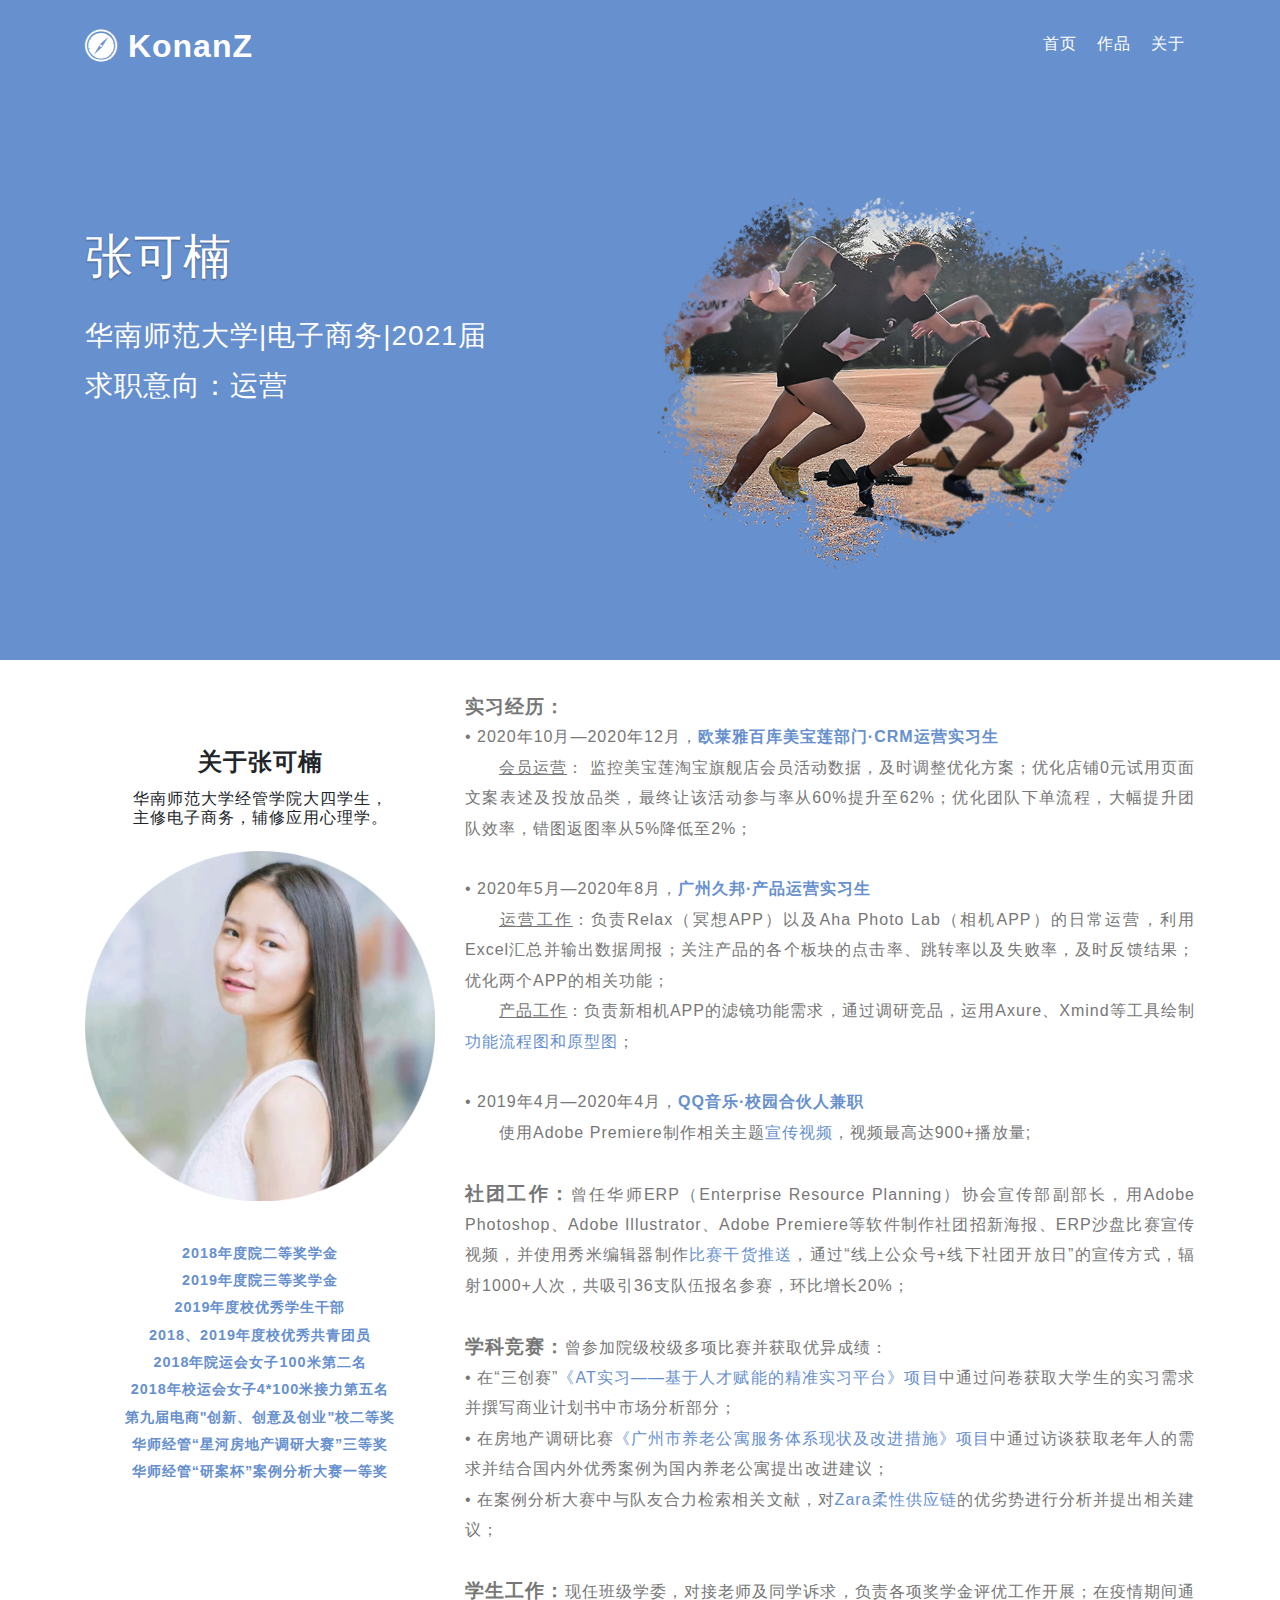
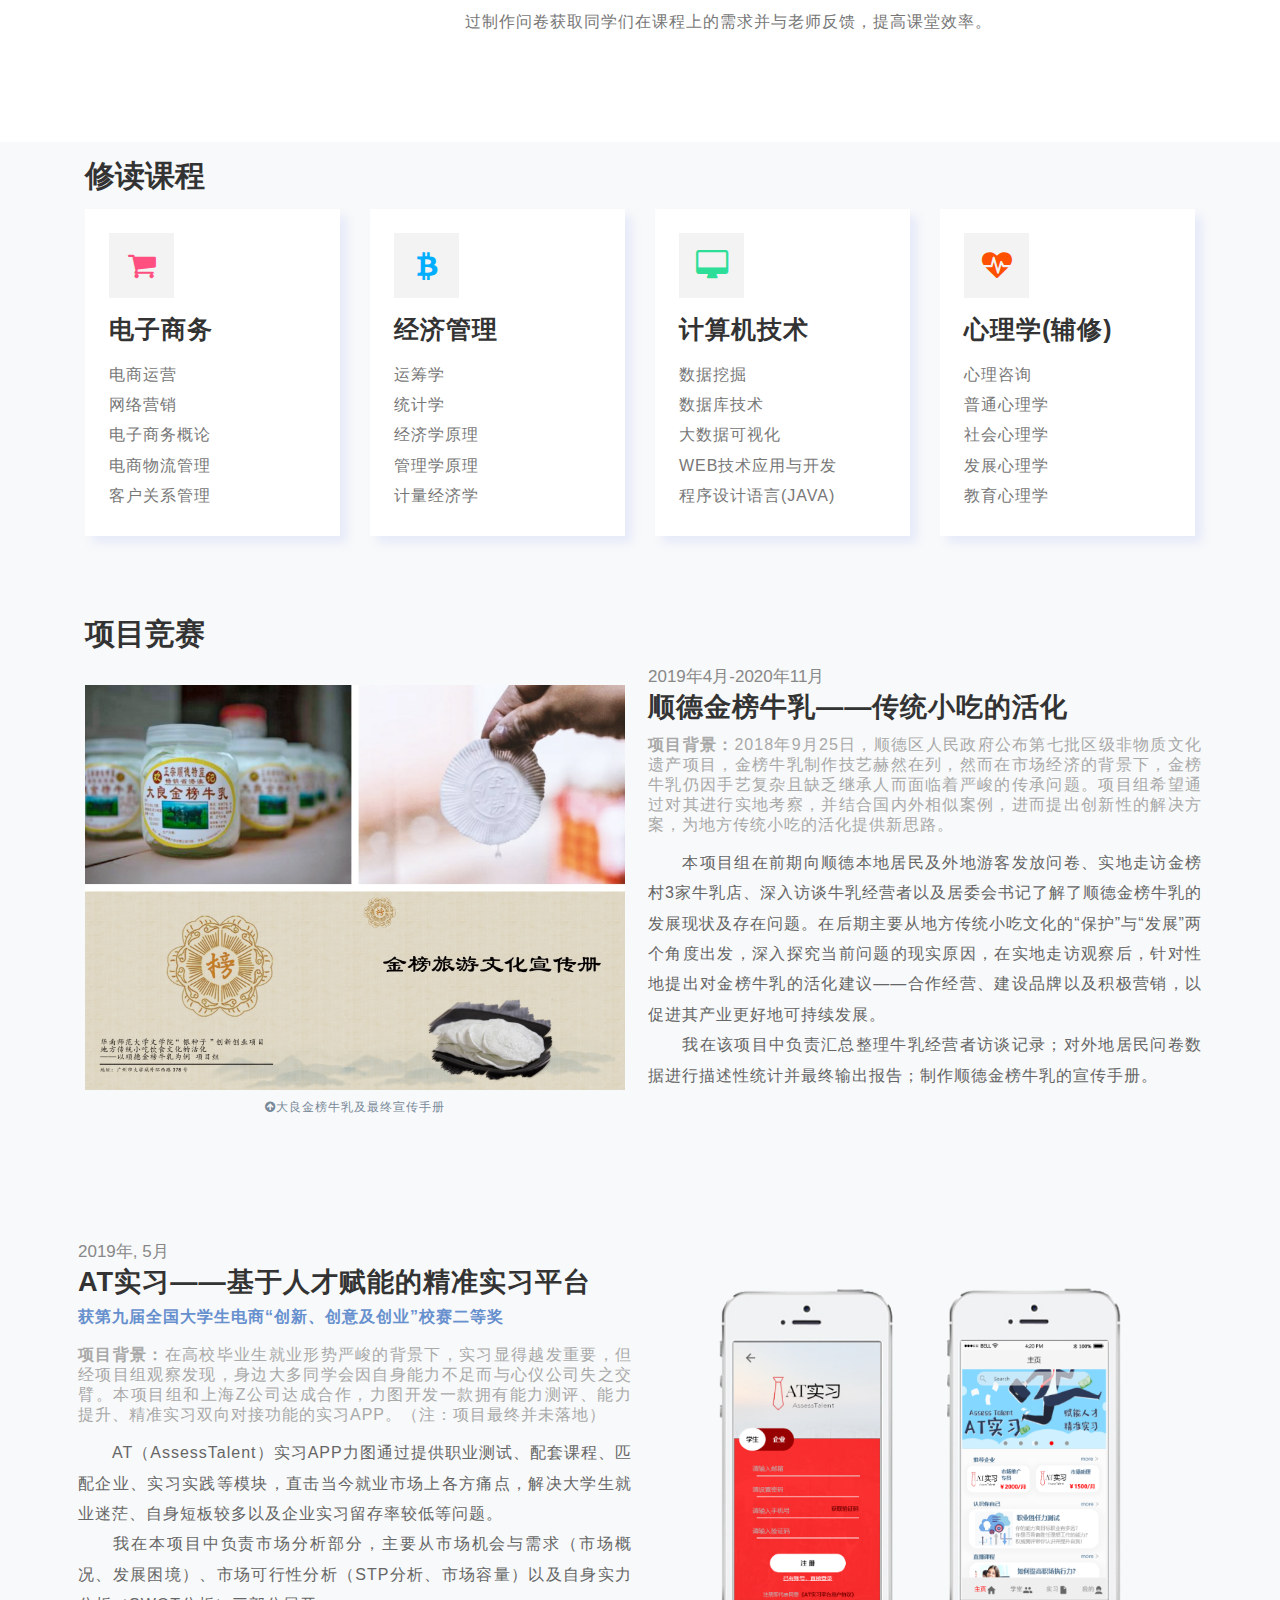
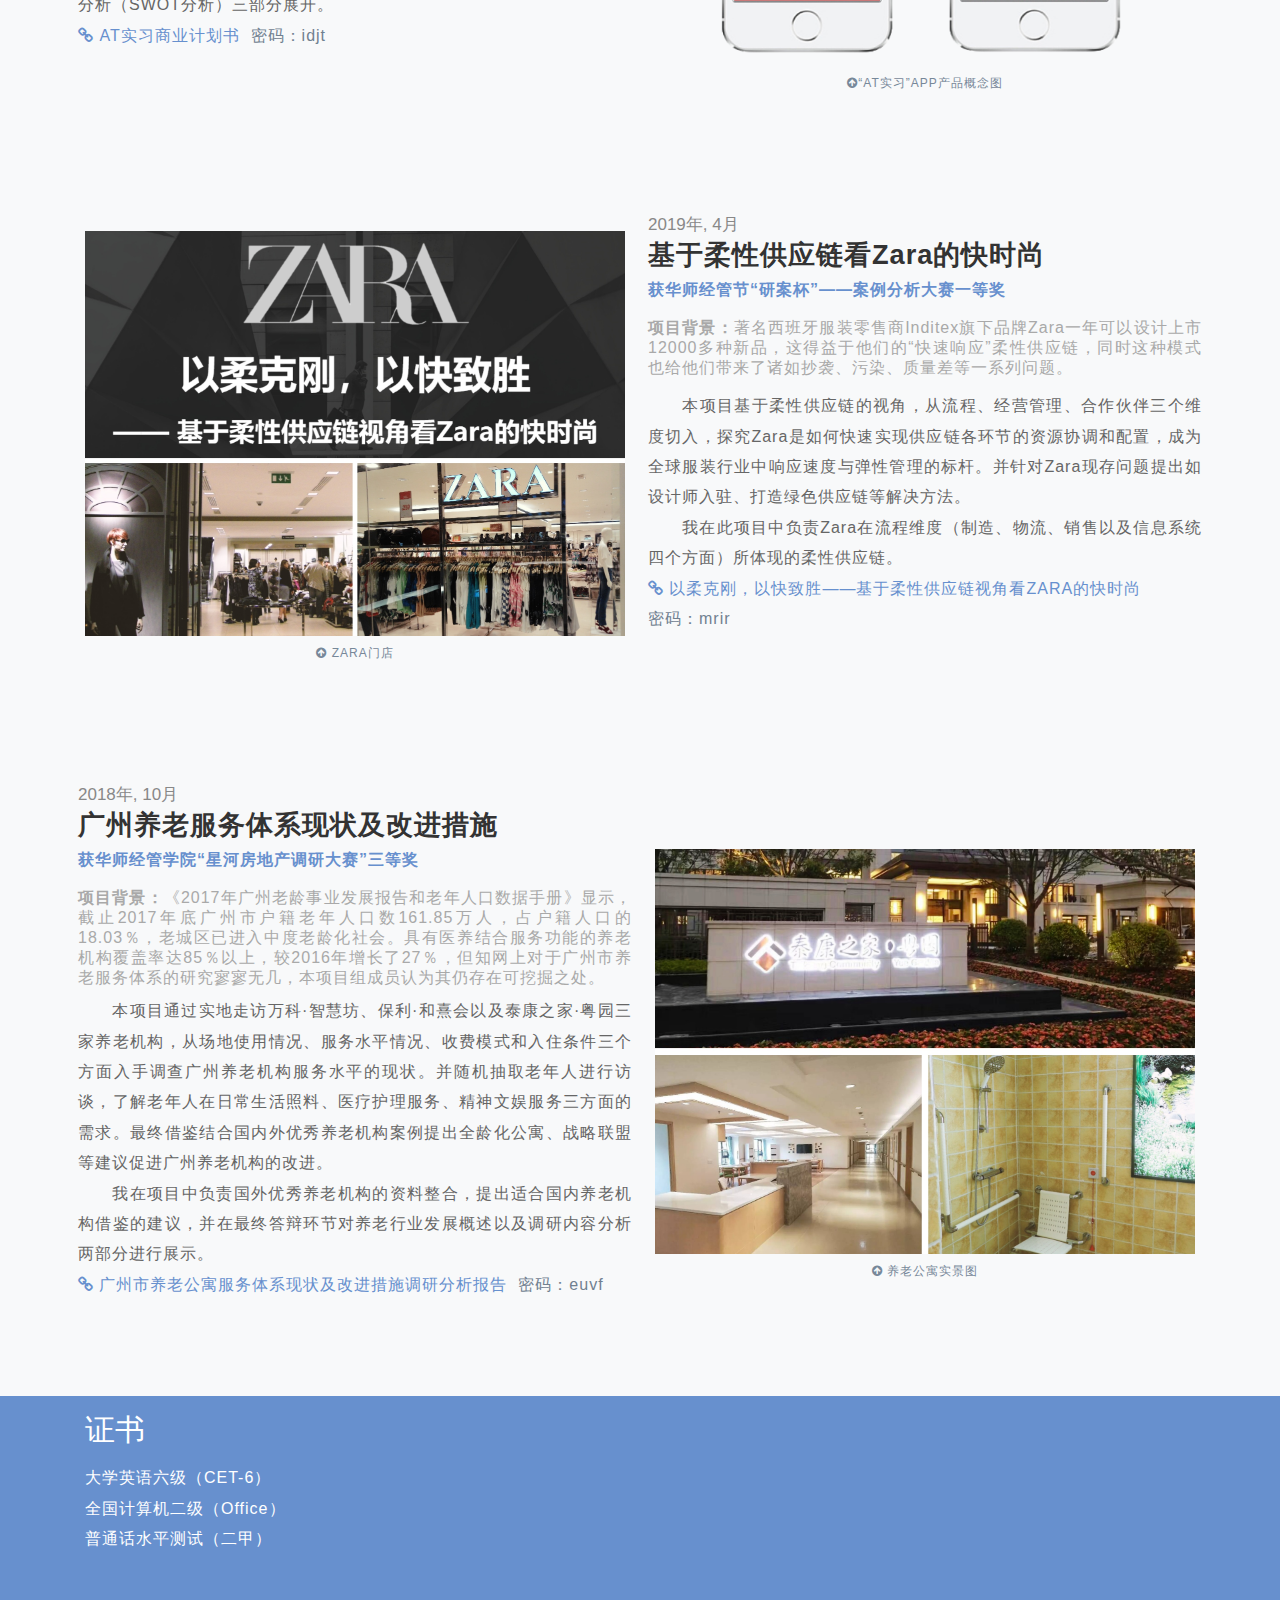
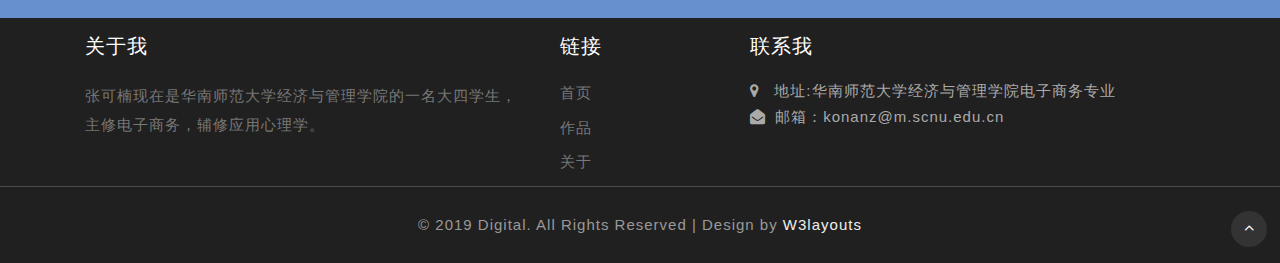
==== commit 55682c5b: "添加了百库的实习经历" ====
--- a/index.html
+++ b/index.html
@@ -52,7 +52,7 @@
 				<div class="slider-info col-lg-6">
 					<div class="banner-info-grid mt-lg-5">
 						<h2 class="">张可楠</h2>
-						<br><br><h3 style="color: white; line-height: 50px">华南师范大学|电子商务|2021届<br>求职意向：产品/产品运营</h3>
+						<br><br><h3 style="color: white; line-height: 50px">华南师范大学|电子商务|2021届<br>求职意向：运营</h3>
 					</div>
 				</div>
 				<div class="col-lg-6 col-md-8 mt-lg-0 mt-5 pt-3 banner-image text-lg-center">
@@ -68,23 +68,34 @@
 	<div class="container py-lg-5 py-sm-3">
 		<div class="row">
 			<div class="col-lg-4 col-md-5 about-img">
-			<h3 style="text-align: center; font-weight: bold" >关于张可楠</h3>
+			<br><br><br>	
+			<h4 style="text-align: center; font-weight: bold; margin-bottom: 0.5em" >关于张可楠</h4>
+			<h6 style="text-align: center">华南师范大学经管学院大四学生，<br>主修电子商务，辅修应用心理学。 </h6>
 				<br><img src="bundles/images/me.jpg" alt="" class="img-fluid">
-				<br><br><p style="font-size: 0.9em; margin-top: 1em; color: rgb(103, 144, 206);font-weight: bold; text-align: center">2018-2019学年二等奖学金<br>2019-2020校优秀学生干部<br>2018-2019学年校优秀共青团员<br>2019-2020学年校优秀共青团员<br>第九届电商"创新、创意及创业"校二等奖</p>
+				<br><br><p style="font-size: 0.9em; margin-top: 1em; color: rgb(103, 144, 206);font-weight: bold; text-align: center">2018年度院二等奖学金<br>2019年度院三等奖学金<br>2019年度校优秀学生干部<br>
+				  2018、2019年度校优秀共青团员<br>
+				  2018年院运会女子100米第二名<br>
+				  2018年校运会女子4*100米接力第五名<br>
+				  第九届电商"创新、创意及创业"校二等奖<br>
+				  华师经管“星河房地产调研大赛”三等奖<br>
+				  华师经管“研案杯”案例分析大赛一等奖</p>
 			</div>
 			<div class="col-lg-8 col-md-7 about-text">
-				<h3>华南师范大学经管学院大四学生，主修电子商务，辅修应用心理学。 </h3>
 				<p class="mt-3 " style="outline: none; cursor: inherit; text-align: justify">
-					<b>实习经历：</b><br>
-					• 2020年5月—2020年8月，<b><span style="color:#6790CE">广州久邦世纪科技有限公司·产品运营实习生</span></b><br>
-					&emsp;&emsp;<u>运营</u>：负责Relax（冥想APP）以及Aha Photo Lab（相机APP）的日常运营工作，利用Excel汇总并输出数据周报；关注产品的各个板块的点击率、跳转率以及失败率，及时反馈结果；完善两个APP的相关功能；<br>&emsp;&emsp;<u>产品</u>：负责新相机APP的滤镜功能需求，通过调研竞品，运用Axure、Xmind等工具绘制<a href="./articles.html#prd" style="color: #6790CE">功能流程图和原型图</a>；
-					<br>
-					• 2019年4月—2020年4月，<b><span style="color:#6790CE">QQ音乐·校园合伙人兼职</span></b>，使用Premiere制作相关主题<a href="./articles.html#qqmusic" style="color: #6790CE">宣传视频</a>;
+					<b><span style="font-weight: bold; font-size: 1.2em">实习经历：</span></b><br>
+					• 2020年10月—2020年12月，<b><span style="color:#6790CE">欧莱雅百库美宝莲部门·CRM运营实习生</span></b><br>
+					&emsp;&emsp;<u>会员运营</u>： 监控美宝莲淘宝旗舰店会员活动数据，及时调整优化方案；优化店铺0元试用页面文案表述及投放品类，最终让该活动参与率从60%提升至62%；优化团队下单流程，大幅提升团队效率，错图返图率从5%降低至2%；
+					<br><br>
+					• 2020年5月—2020年8月，<b><span style="color:#6790CE">广州久邦·产品运营实习生</span></b><br>
+					&emsp;&emsp;<u>运营工作</u>：负责Relax（冥想APP）以及Aha Photo Lab（相机APP）的日常运营，利用Excel汇总并输出数据周报；关注产品的各个板块的点击率、跳转率以及失败率，及时反馈结果；优化两个APP的相关功能；<br>&emsp;&emsp;<u>产品工作</u>：负责新相机APP的滤镜功能需求，通过调研竞品，运用Axure、Xmind等工具绘制<a href="./articles.html#prd" style="color: #6790CE">功能流程图和原型图</a>；
+					<br><br>
+					• 2019年4月—2020年4月，<b><span style="color:#6790CE">QQ音乐·校园合伙人兼职</span></b><br>
+					&emsp;&emsp;使用Adobe Premiere制作相关主题<a href="./articles.html#qqmusic" style="color: #6790CE">宣传视频</a>，视频最高达900+播放量;
 					
 					
-					<br><br><b>社团工作：</b>曾任华南师范大学ERP协会宣传部副部长，用Adobe Photoshop、Adobe Illustrator、Premiere等软件制作社团招新海报、ERP沙盘比赛宣传视频，并使用秀米编辑器制作<a href="./articles.html#erp" style="color: #6790CE">相关比赛推送</a>；
-					<br><br><b>学科竞赛：</b>曾参加院级校级多项比赛并获取优异成绩，在“三创赛”<a href="#assesstalent" style="color: #6790CE">《AT实习——基于人才赋能的精准实习平台》项目</a>中通过问卷分析获取大学生的实习需求并撰写商业计划书中市场分析部分；在房地产调研比赛<a href="#apartment" style="color: #6790CE">《广州市养老公寓服务体系现状及改进措施》项目</a>中通过访谈获取老年人的需求并结合国内外优秀案例为国内养老公寓提出改进建议；在案例分析大赛中与队友合力检索相关文献，对<a href="#Zara" style="color: #6790CE">Zara柔性供应链</a>的优劣势进行分析并提出相关建议；
-					<br><br><b>学生工作：</b>现任班级学委，对接老师及同学诉求，负责各项奖学金评优工作开展。</p>
+					<br><br><b><span style="font-weight: bold; font-size: 1.2em">社团工作：</span></b>曾任华师ERP（Enterprise Resource Planning）协会宣传部副部长，用Adobe Photoshop、Adobe Illustrator、Adobe Premiere等软件制作社团招新海报、ERP沙盘比赛宣传视频，并使用秀米编辑器制作<a href="./articles.html#erp" style="color: #6790CE">比赛干货推送</a>，通过“线上公众号+线下社团开放日”的宣传方式，辐射1000+人次，共吸引36支队伍报名参赛，环比增长20%；
+					<br><br><b><span style="font-weight: bold; font-size: 1.2em">学科竞赛：</span></b>曾参加院级校级多项比赛并获取优异成绩：<br>• 在“三创赛”<a href="#assesstalent" style="color: #6790CE">《AT实习——基于人才赋能的精准实习平台》项目</a>中通过问卷获取大学生的实习需求并撰写商业计划书中市场分析部分；<br>• 在房地产调研比赛<a href="#apartment" style="color: #6790CE">《广州市养老公寓服务体系现状及改进措施》项目</a>中通过访谈获取老年人的需求并结合国内外优秀案例为国内养老公寓提出改进建议；<br>• 在案例分析大赛中与队友合力检索相关文献，对<a href="#Zara" style="color: #6790CE">Zara柔性供应链</a>的优劣势进行分析并提出相关建议；
+					<br><br><b><span style="font-weight: bold; font-size: 1.2em">学生工作：</span></b>现任班级学委，对接老师及同学诉求，负责各项奖学金评优工作开展；在疫情期间通过制作问卷获取同学们在课程上的需求并与老师反馈，提高课堂效率。</p>
 				<p class="mt-2 "></p>
 			</div>
 		</div>
@@ -95,7 +106,7 @@
 <!-- why choose us -->
 <section class="choose pt-5 " id="services">
 	<div class="container py-md-3">
-		<h3 class="heading mb-5 " style="margin-bottom: 0.5em"> 修读课程</h3>
+		<h3 class="heading mb-5 " style="margin-bottom: 0.5em; font-weight: bold"> 修读课程</h3>
 		<div class="feature-grids row">
 			<div class="col-lg-3 col-sm-6  mb-5" style="outline: none; cursor: inherit;">
 				<div class="f1 icon1 p-4 " style="outline: none; cursor: inherit;">
@@ -103,7 +114,7 @@
 						<span class="fa fa-shopping-cart" style="outline: none; cursor: inherit;"></span>
 					</div>
 					<h3 class="my-3 " style="outline: none; cursor: inherit;">电子商务</h3>
-					<p class="" style="outline: none; cursor: inherit;">电商运营<br>网络营销<br>电子商务战略<br>电子商务概论<br>电商物流管理</p>
+					<p class="" style="outline: none; cursor: inherit;">电商运营<br>网络营销<br>电子商务概论<br>电商物流管理<br>客户关系管理</p>
 				</div>
 			</div>
 			<div class="col-lg-3 col-sm-6 mb-5 " style="outline: none; cursor: inherit;">
@@ -144,16 +155,16 @@
 		<div class="inner-sec-w3ls py-lg-5 py-3">
 			<div class="row">
 				<div class="col-lg-6 video-img mt-lg-0 mt-4">
-							<h3 class="heading mb-5 " style="margin-bottom: 0.3em"> 项目竞赛</h3>
+							<h3 class="heading mb-5 " style="margin-bottom: 0.3em; font-weight: bold"> 项目竞赛</h3>
 					<br><img src="bundles/images/yinzhongzi.jpg" alt="" class="img-fluid" style="outline: none; cursor: inherit;">
-					<p style="font-size: 0.75em;color: #778899;text-align: center; margin-top: 0.5em"><span class="fa fa-arrow-circle-up"></span>大良金榜牛乳</p>
+					<p style="font-size: 0.75em;color: #778899;text-align: center; margin-top: 0.5em"><span class="fa fa-arrow-circle-up"></span>大良金榜牛乳及最终宣传手册</p>
 				</div>
 				<div class="col-lg-6 video-right px-lg-5 px-2">
 					<br><br>
-					<span class="time"  >2019年, 4月至今</span>
+					<span class="time"  >2019年4月-2020年11月</span>
 					<h3 class="tittle-w3 " style="outline: none; cursor: inherit;">顺德金榜牛乳——传统小吃的活化</h3>
 				  <p style="margin-top: 0.8em; margin-bottom: 0.8em; color:darkgray; line-height: 20px;text-align: justify"><b>项目背景：</b>2018年9月25日，顺德区人民政府公布第七批区级非物质文化遗产项目，金榜牛乳制作技艺赫然在列，然而在市场经济的背景下，金榜牛乳仍因手艺复杂且缺乏继承人而面临着严峻的传承问题。项目组希望通过对其进行实地考察，并结合国内外相似案例，进而提出创新性的解决方案，为地方传统小吃的活化提供新思路。</p>
-				  <p style="outline: none; cursor: inherit;text-align: justify">&emsp;&emsp;本项目于2019年11月结束项目中期答辩，通过前期资料收集、对当地牛乳经营者以及居委会书记的采访了解了顺德金榜牛乳的发展现状及存在问题，同时通过向本地居民以及外地居民发放问卷得出金榜牛乳的所处形势。后期将从地方传统小吃文化的“保护”与“发展”两个角度出发，深入探究当前问题的现实原因，再通过与其他地方传统小吃的对比分析，针对性地提出对金榜牛乳的活化建议，以促进其产业的可持续发展。<br>&emsp;&emsp;我在该项目中负责汇总整理牛乳经营者访谈记录以及外地居民问卷数据，最终输出报告。</p>
+				  <p style="outline: none; cursor: inherit;text-align: justify">  本项目组在前期向顺德本地居民及外地游客发放问卷、实地走访金榜村3家牛乳店、深入访谈牛乳经营者以及居委会书记了解了顺德金榜牛乳的发展现状及存在问题。在后期主要从地方传统小吃文化的“保护”与“发展”两个角度出发，深入探究当前问题的现实原因，在实地走访观察后，针对性地提出对金榜牛乳的活化建议——合作经营、建设品牌以及积极营销，以促进其产业更好地可持续发展。<br>&emsp;&emsp;我在该项目中负责汇总整理牛乳经营者访谈记录；对外地居民问卷数据进行描述性统计并最终输出报告；制作顺德金榜牛乳的宣传手册。</p>
 			  </div>
 			</div>
 		</div>
@@ -166,7 +177,7 @@
 				<div class="col-lg-6 video-right px-lg-5 px-2">
 					<span class="time" style="margin-top: 0.5em">2019年, 5月</span>					
 					<h3 class="tittle-w3 " style="outline: none; cursor: inherit;">AT实习——基于人才赋能的精准实习平台</h3>
-					<p style="margin-top:0.3em;font-size: 1em; color: rgb(103, 144, 206);font-weight: bold">第九届全国大学生电子商务“创新、创意及创业”校二等奖</p>
+					<p style="margin-top:0.3em;font-size: 1em; color: rgb(103, 144, 206);font-weight: bold">获第九届全国大学生电商“创新、创意及创业”校赛二等奖</p>
 					<p style="margin-top: 0.8em; margin-bottom: 0.8em; color:darkgray; line-height: 20px;text-align: justify"><b>项目背景：</b>在高校毕业生就业形势严峻的背景下，实习显得越发重要，但经项目组观察发现，身边大多同学会因自身能力不足而与心仪公司失之交臂。本项目组和上海Z公司达成合作，力图开发一款拥有能力测评、能力提升、精准实习双向对接功能的实习APP。（注：项目最终并未落地）</p>
 					<p class="mt-4 " style="outline: none; cursor: inherit; margin-top: 0;text-align: justify">&emsp;&emsp;AT（AssessTalent）实习APP力图通过提供职业测试、配套课程、匹配企业、实习实践等模块，直击当今就业市场上各方痛点，解决大学生就业迷茫、自身短板较多以及企业实习留存率较低等问题。<br>&emsp;&emsp;我在本项目中负责市场分析部分，主要从市场机会与需求（市场概况、发展困境）、市场可行性分析（STP分析、市场容量）以及自身实力分析（SWOT分析）三部分展开。
 						<br><a href="https://pan.baidu.com/s/1MF56P8kcfoVS5xGtaF0s-w" style="color: rgb(103, 144, 206)"><span class="fa fa-link" ></span>&nbsp;AT实习商业计划书</a><span style="color: #708090">&nbsp;&nbsp;密码：idjt</span></p>
@@ -191,10 +202,10 @@
 				<div class="col-lg-6 video-right px-lg-5 px-2">
 					<span class="time" style="margin-top: 0.3em">2019年, 4月</span>
 					<h3 class="tittle-w3 " style="outline: none; cursor: inherit">基于柔性供应链看Zara的快时尚</h3>
-					<p style="margin-top:  0.3em; font-size: 1em; color: rgb(103, 144, 206);font-weight: bold">华师第十七届经管节“研案杯”——案例分析大赛一等奖</p>
+					<p style="margin-top:  0.3em; font-size: 1em; color: rgb(103, 144, 206);font-weight: bold">获华师经管节“研案杯”——案例分析大赛一等奖</p>
 					<p style="margin-top: 0.8em; margin-bottom: 0.8em; color:darkgray; line-height: 20px;text-align: justify"><b>项目背景：</b>著名西班牙服装零售商Inditex旗下品牌Zara一年可以设计上市12000多种新品，这得益于他们的“快速响应”柔性供应链，同时这种模式也给他们带来了诸如抄袭、污染、质量差等一系列问题。</p>
 					<p class="mt-4 " style="outline: none; cursor: inherit; margin-top: 0;text-align: justify">&emsp;&emsp;本项目基于柔性供应链的视角，从流程、经营管理、合作伙伴三个维度切入，探究Zara是如何快速实现供应链各环节的资源协调和配置，成为全球服装行业中响应速度与弹性管理的标杆。并针对Zara现存问题提出如设计师入驻、打造绿色供应链等解决方法。
-					<br>&emsp;&emsp;我在此项目中负责Zara在流程纬度（制造、物流、销售以及信息系统四个方面）所体现的柔性供应链。<br><a href="https://pan.baidu.com/s/1evZKZPRt4myGA0lR2WGXvw" style="color: rgb(103, 144, 206)"><span class="fa fa-link"></span>&nbsp;以柔克刚，以快致胜——基于柔性供应链视角看ZARA的快时尚</a>
+					<br>&emsp;&emsp;我在此项目中负责Zara在流程维度（制造、物流、销售以及信息系统四个方面）所体现的柔性供应链。<br><a href="https://pan.baidu.com/s/1evZKZPRt4myGA0lR2WGXvw" style="color: rgb(103, 144, 206)"><span class="fa fa-link"></span>&nbsp;以柔克刚，以快致胜——基于柔性供应链视角看ZARA的快时尚</a>
 					<br><span style="color: #708090">密码：mrir</span></p>
 					
 
@@ -210,7 +221,7 @@
 				<div class="col-lg-6 video-right px-lg-5 px-2" >
 					<span class="time" style="margin-top: 0.3em">2018年, 10月</span>
 					<h3 class="tittle-w3 " style="outline: none; cursor: inherit;">广州养老服务体系现状及改进措施</h3>
-					<p style="margin-top:  0.3em; font-size: 1em; color: rgb(103, 144, 206);font-weight: bold">经管学院启航杯系列活动之“星河房地产调研大赛”三等奖</p>
+					<p style="margin-top:  0.3em; font-size: 1em; color: rgb(103, 144, 206);font-weight: bold">获华师经管学院“星河房地产调研大赛”三等奖</p>
 					<p style="margin-top: 0.8em; margin-bottom: 0.5em; color:darkgray; line-height: 20px;text-align: justify"><b>项目背景：</b>《2017年广州老龄事业发展报告和老年人口数据手册》显示，截止2017年底广州市户籍老年人口数161.85万人，占户籍人口的18.03％，老城区已进入中度老龄化社会。具有医养结合服务功能的养老机构覆盖率达85％以上，较2016年增长了27％，但知网上对于广州市养老服务体系的研究寥寥无几，本项目组成员认为其仍存在可挖掘之处。</p>
 				    <p class="mt-4 " style="outline: none; cursor: inherit;margin-top: 0;text-align: justify">&emsp;&emsp;本项目通过实地走访万科·智慧坊、保利·和熹会以及泰康之家·粤园三家养老机构，从场地使用情况、服务水平情况、收费模式和入住条件三个方面入手调查广州养老机构服务水平的现状。并随机抽取老年人进行访谈，了解老年人在日常生活照料、医疗护理服务、精神文娱服务三方面的需求。最终借鉴结合国内外优秀养老机构案例提出全龄化公寓、战略联盟等建议促进广州养老机构的改进。<br>&emsp;&emsp;我在项目中负责国外优秀养老机构的资料整合，提出适合国内养老机构借鉴的建议，并在最终答辩环节对养老行业发展概述以及调研内容分析两部分进行展示。
 					<br><a href="https://pan.baidu.com/s/1qc395smqtRdqBSkBGz3ujQ" style="color: rgb(103, 144, 206)"><span class="fa fa-link"></span>&nbsp;广州市养老公寓服务体系现状及改进措施调研分析报告</a><span style="color: #708090">&nbsp;&nbsp;密码：euvf</span></p>
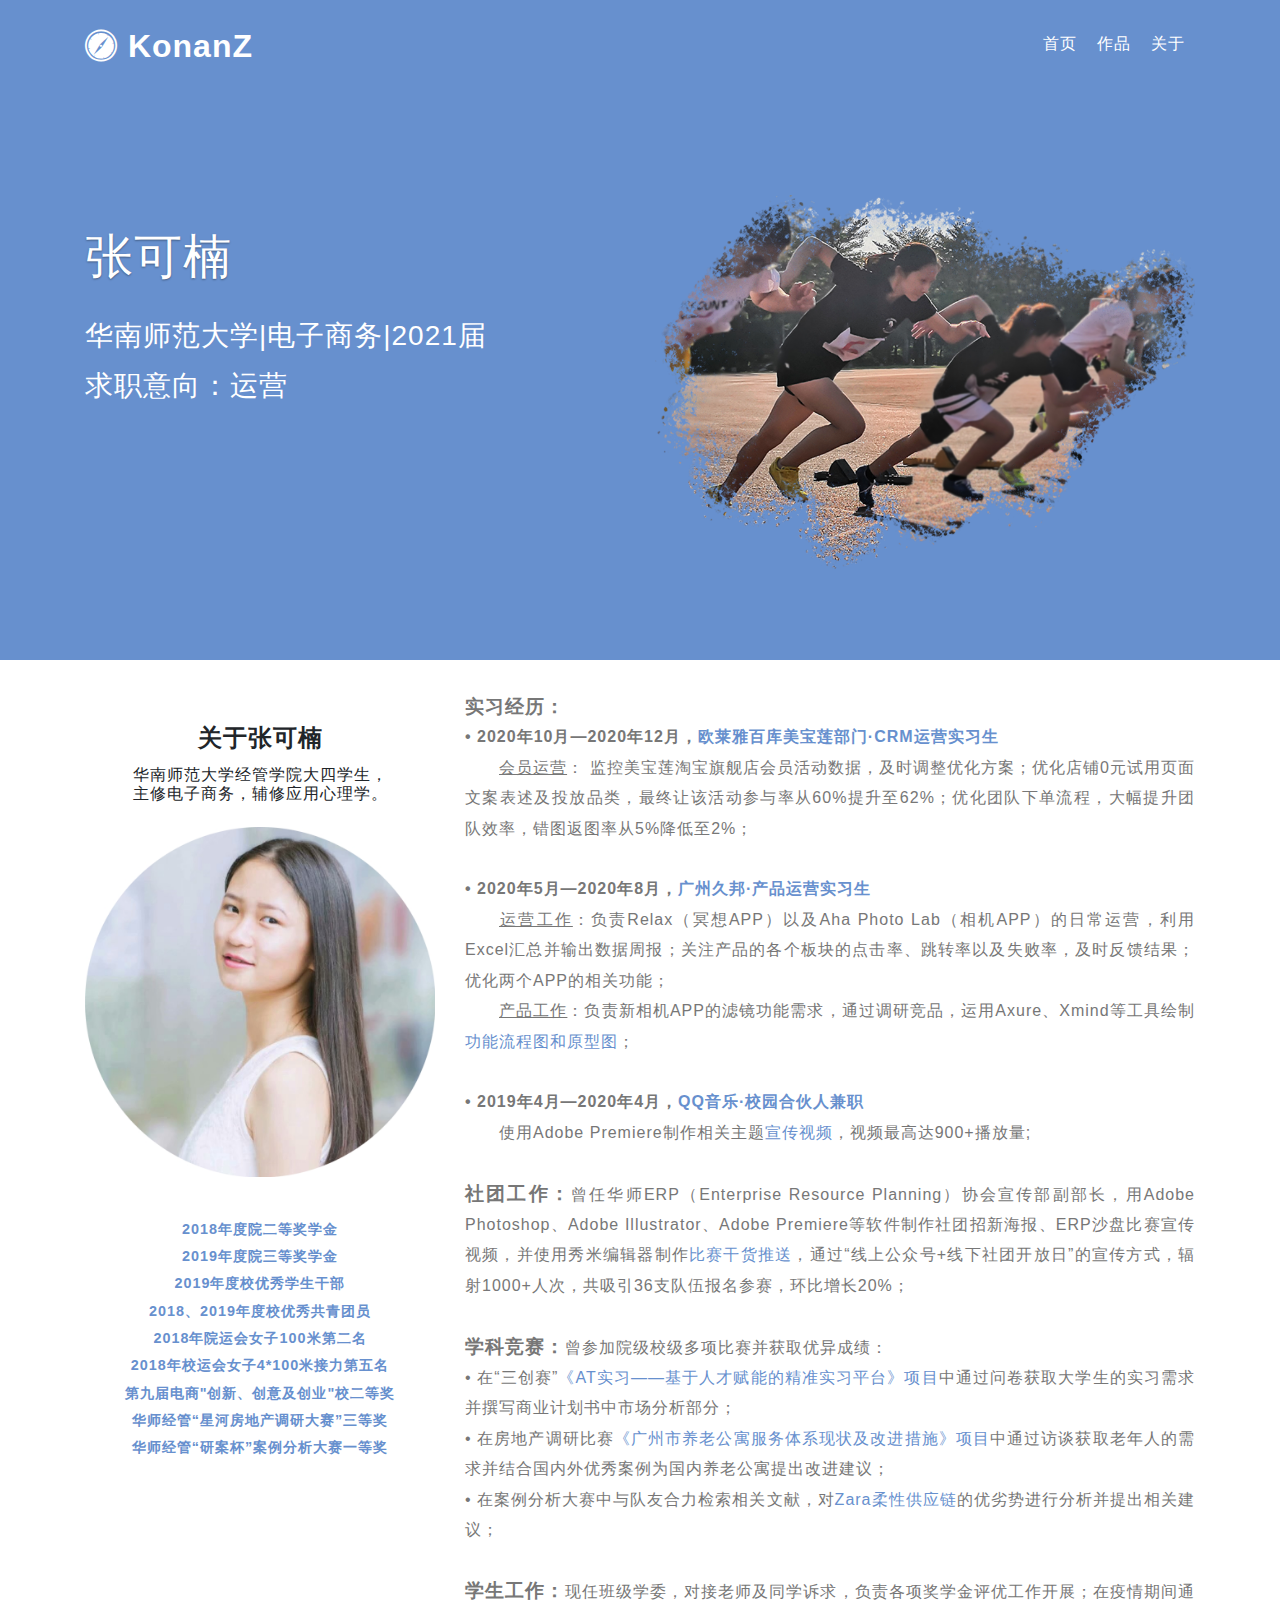
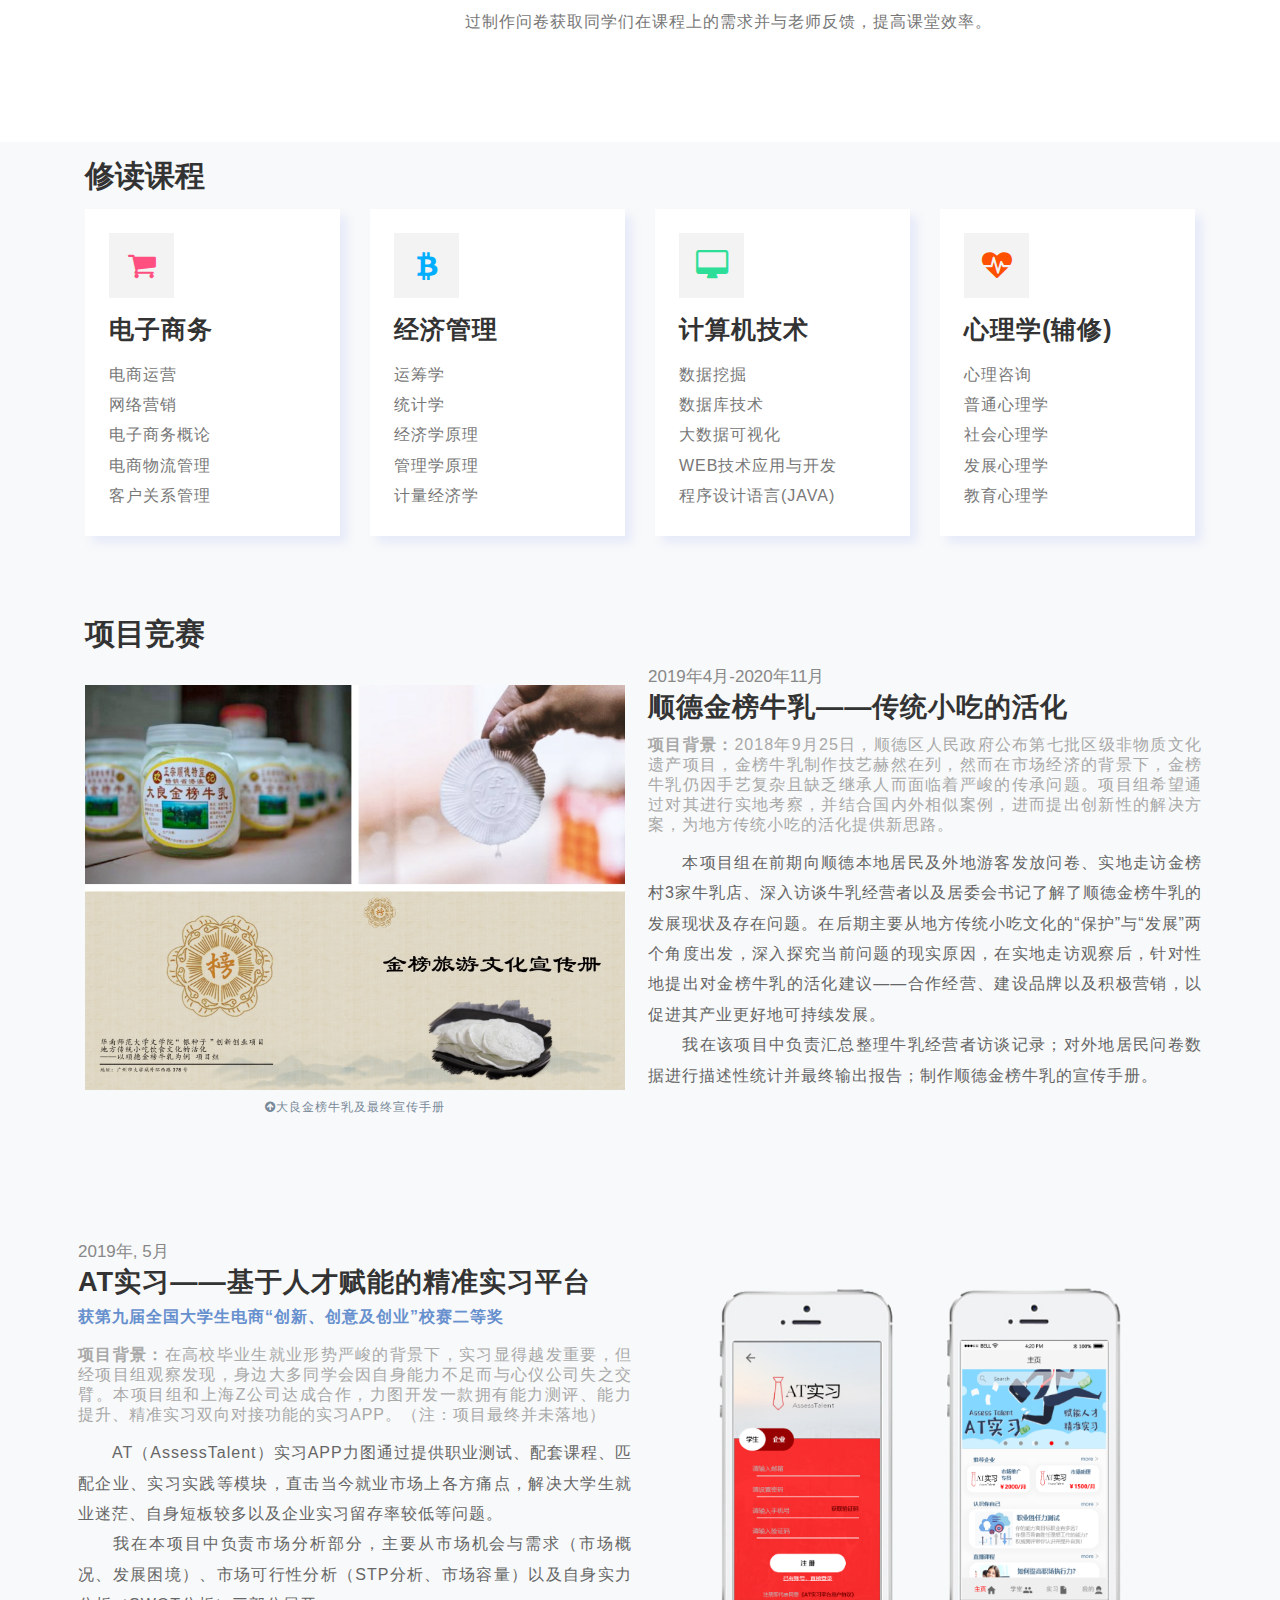
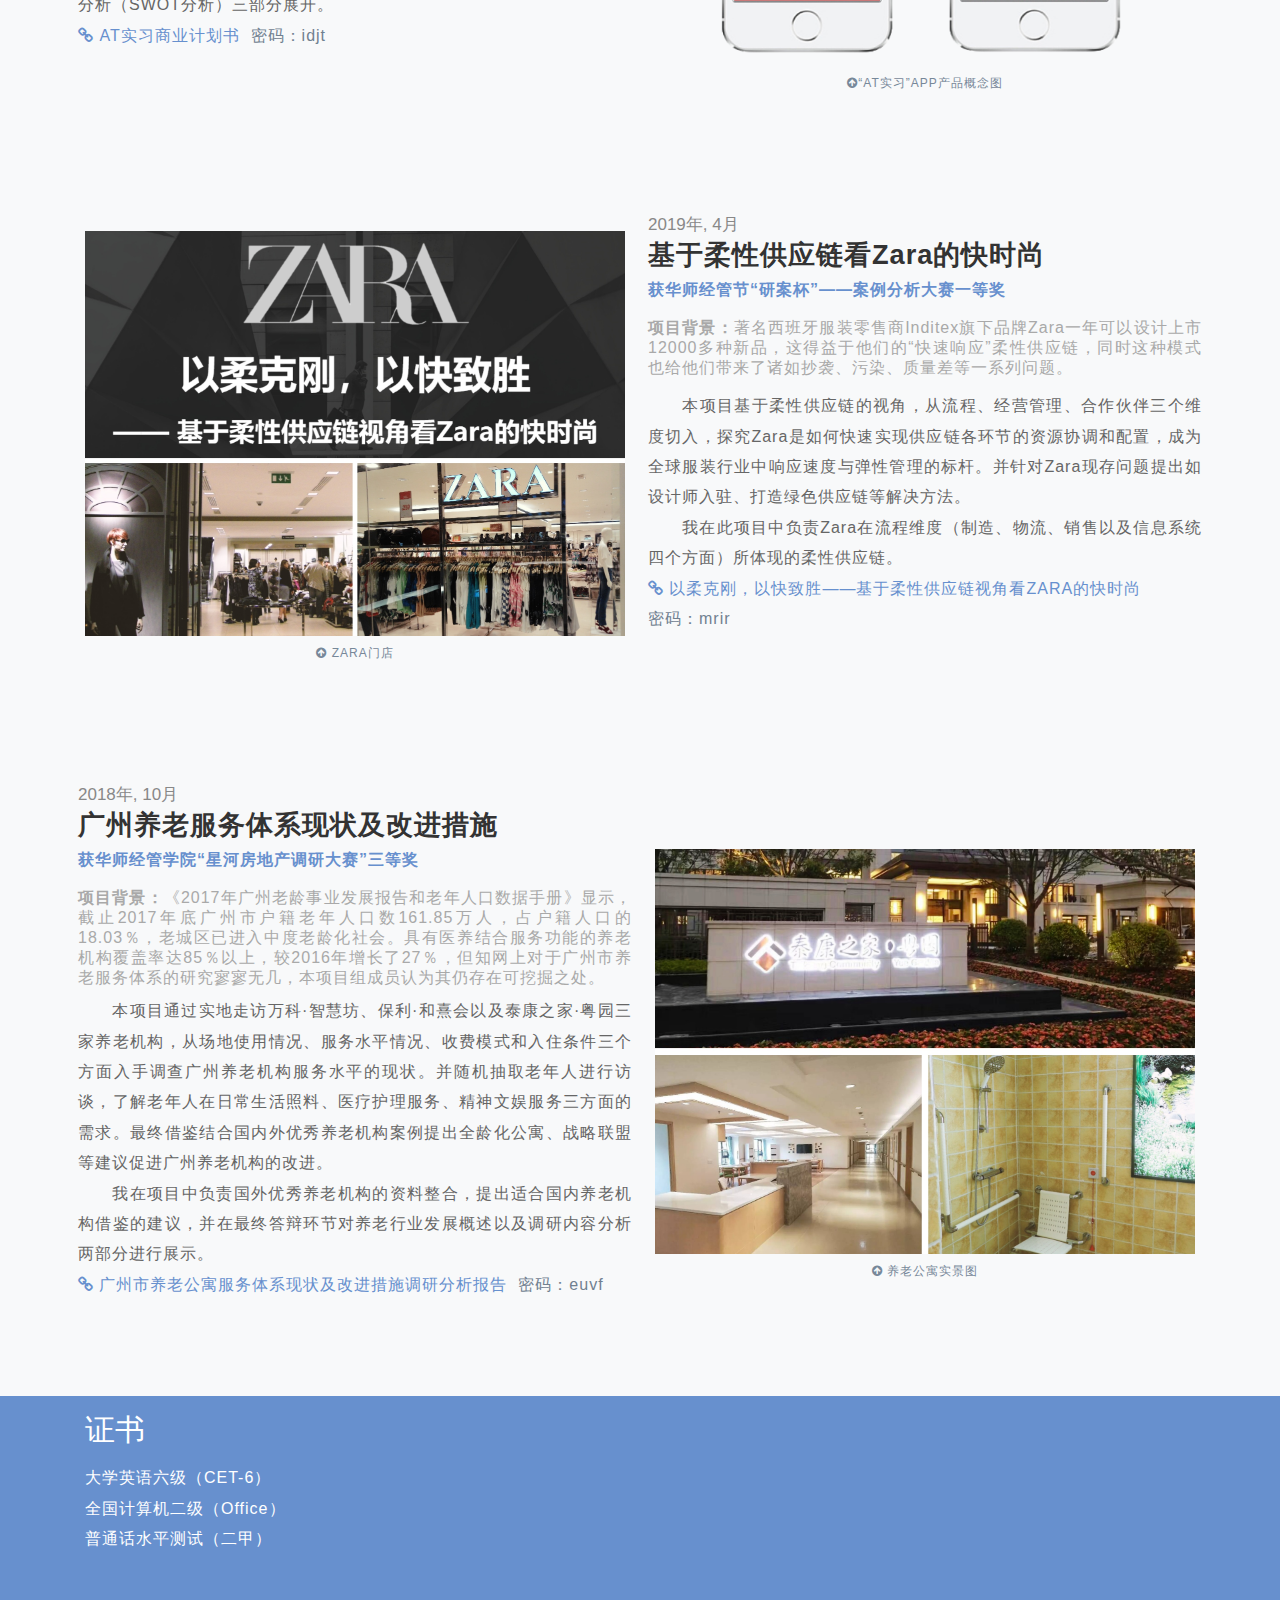
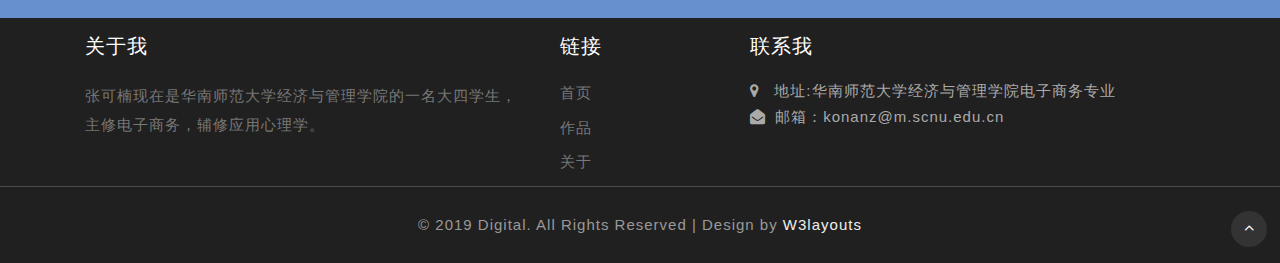
==== commit 8773d074: "change style" ====
--- a/index.html
+++ b/index.html
@@ -68,7 +68,7 @@
 	<div class="container py-lg-5 py-sm-3">
 		<div class="row">
 			<div class="col-lg-4 col-md-5 about-img">
-			<br><br><br>	
+			<br><br>	
 			<h4 style="text-align: center; font-weight: bold; margin-bottom: 0.5em" >关于张可楠</h4>
 			<h6 style="text-align: center">华南师范大学经管学院大四学生，<br>主修电子商务，辅修应用心理学。 </h6>
 				<br><img src="bundles/images/me.jpg" alt="" class="img-fluid">
@@ -83,13 +83,13 @@
 			<div class="col-lg-8 col-md-7 about-text">
 				<p class="mt-3 " style="outline: none; cursor: inherit; text-align: justify">
 					<b><span style="font-weight: bold; font-size: 1.2em">实习经历：</span></b><br>
-					• 2020年10月—2020年12月，<b><span style="color:#6790CE">欧莱雅百库美宝莲部门·CRM运营实习生</span></b><br>
+					<b>• 2020年10月—2020年12月，<span style="color:#6790CE">欧莱雅百库美宝莲部门·CRM运营实习生</span></b><br>
 					&emsp;&emsp;<u>会员运营</u>： 监控美宝莲淘宝旗舰店会员活动数据，及时调整优化方案；优化店铺0元试用页面文案表述及投放品类，最终让该活动参与率从60%提升至62%；优化团队下单流程，大幅提升团队效率，错图返图率从5%降低至2%；
 					<br><br>
-					• 2020年5月—2020年8月，<b><span style="color:#6790CE">广州久邦·产品运营实习生</span></b><br>
+					<b>• 2020年5月—2020年8月，<span style="color:#6790CE">广州久邦·产品运营实习生</span></b><br>
 					&emsp;&emsp;<u>运营工作</u>：负责Relax（冥想APP）以及Aha Photo Lab（相机APP）的日常运营，利用Excel汇总并输出数据周报；关注产品的各个板块的点击率、跳转率以及失败率，及时反馈结果；优化两个APP的相关功能；<br>&emsp;&emsp;<u>产品工作</u>：负责新相机APP的滤镜功能需求，通过调研竞品，运用Axure、Xmind等工具绘制<a href="./articles.html#prd" style="color: #6790CE">功能流程图和原型图</a>；
 					<br><br>
-					• 2019年4月—2020年4月，<b><span style="color:#6790CE">QQ音乐·校园合伙人兼职</span></b><br>
+					<b>• 2019年4月—2020年4月，<span style="color:#6790CE">QQ音乐·校园合伙人兼职</span></b><br>
 					&emsp;&emsp;使用Adobe Premiere制作相关主题<a href="./articles.html#qqmusic" style="color: #6790CE">宣传视频</a>，视频最高达900+播放量;
 					
 					
@@ -156,7 +156,7 @@
 			<div class="row">
 				<div class="col-lg-6 video-img mt-lg-0 mt-4">
 							<h3 class="heading mb-5 " style="margin-bottom: 0.3em; font-weight: bold"> 项目竞赛</h3>
-					<br><img src="bundles/images/yinzhongzi.jpg" alt="" class="img-fluid" style="outline: none; cursor: inherit;">
+					<br><img src="bundles/images/niuru.jpg" alt="" class="img-fluid" style="outline: none; cursor: inherit;">
 					<p style="font-size: 0.75em;color: #778899;text-align: center; margin-top: 0.5em"><span class="fa fa-arrow-circle-up"></span>大良金榜牛乳及最终宣传手册</p>
 				</div>
 				<div class="col-lg-6 video-right px-lg-5 px-2">
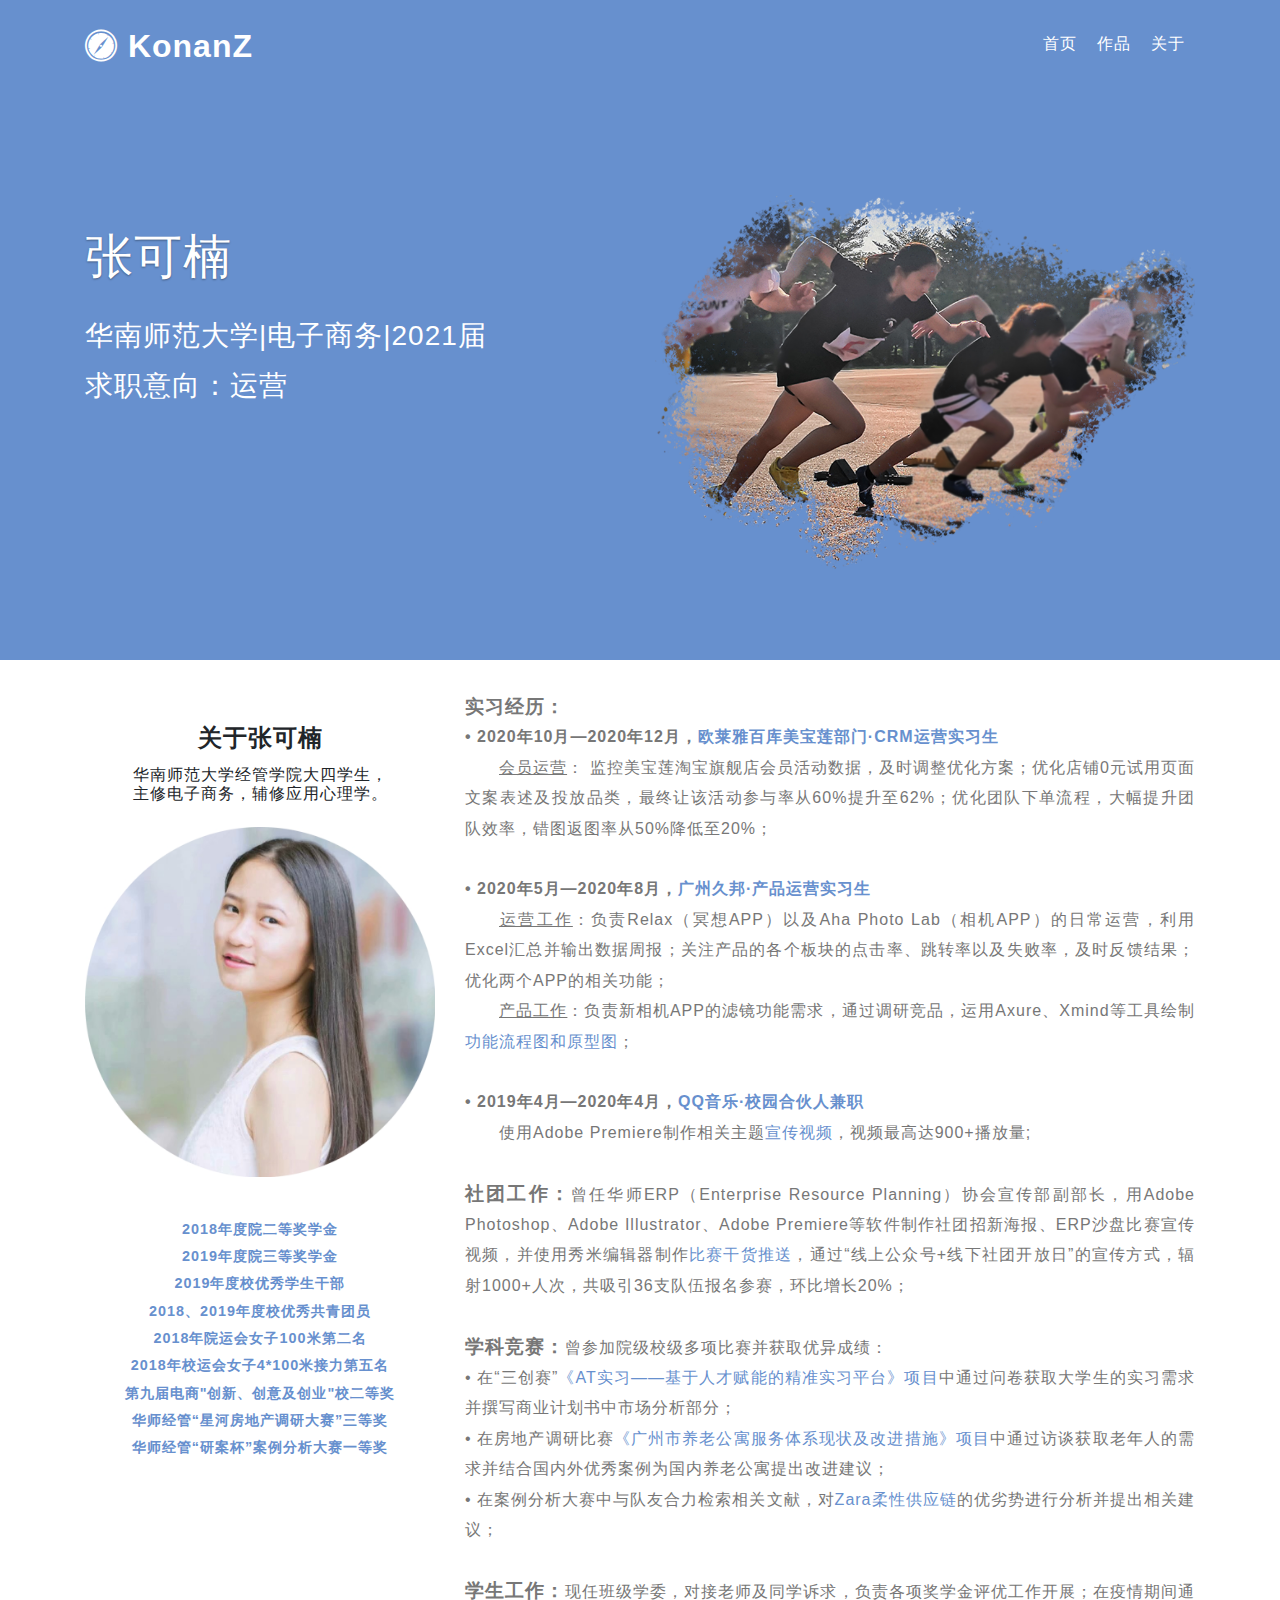
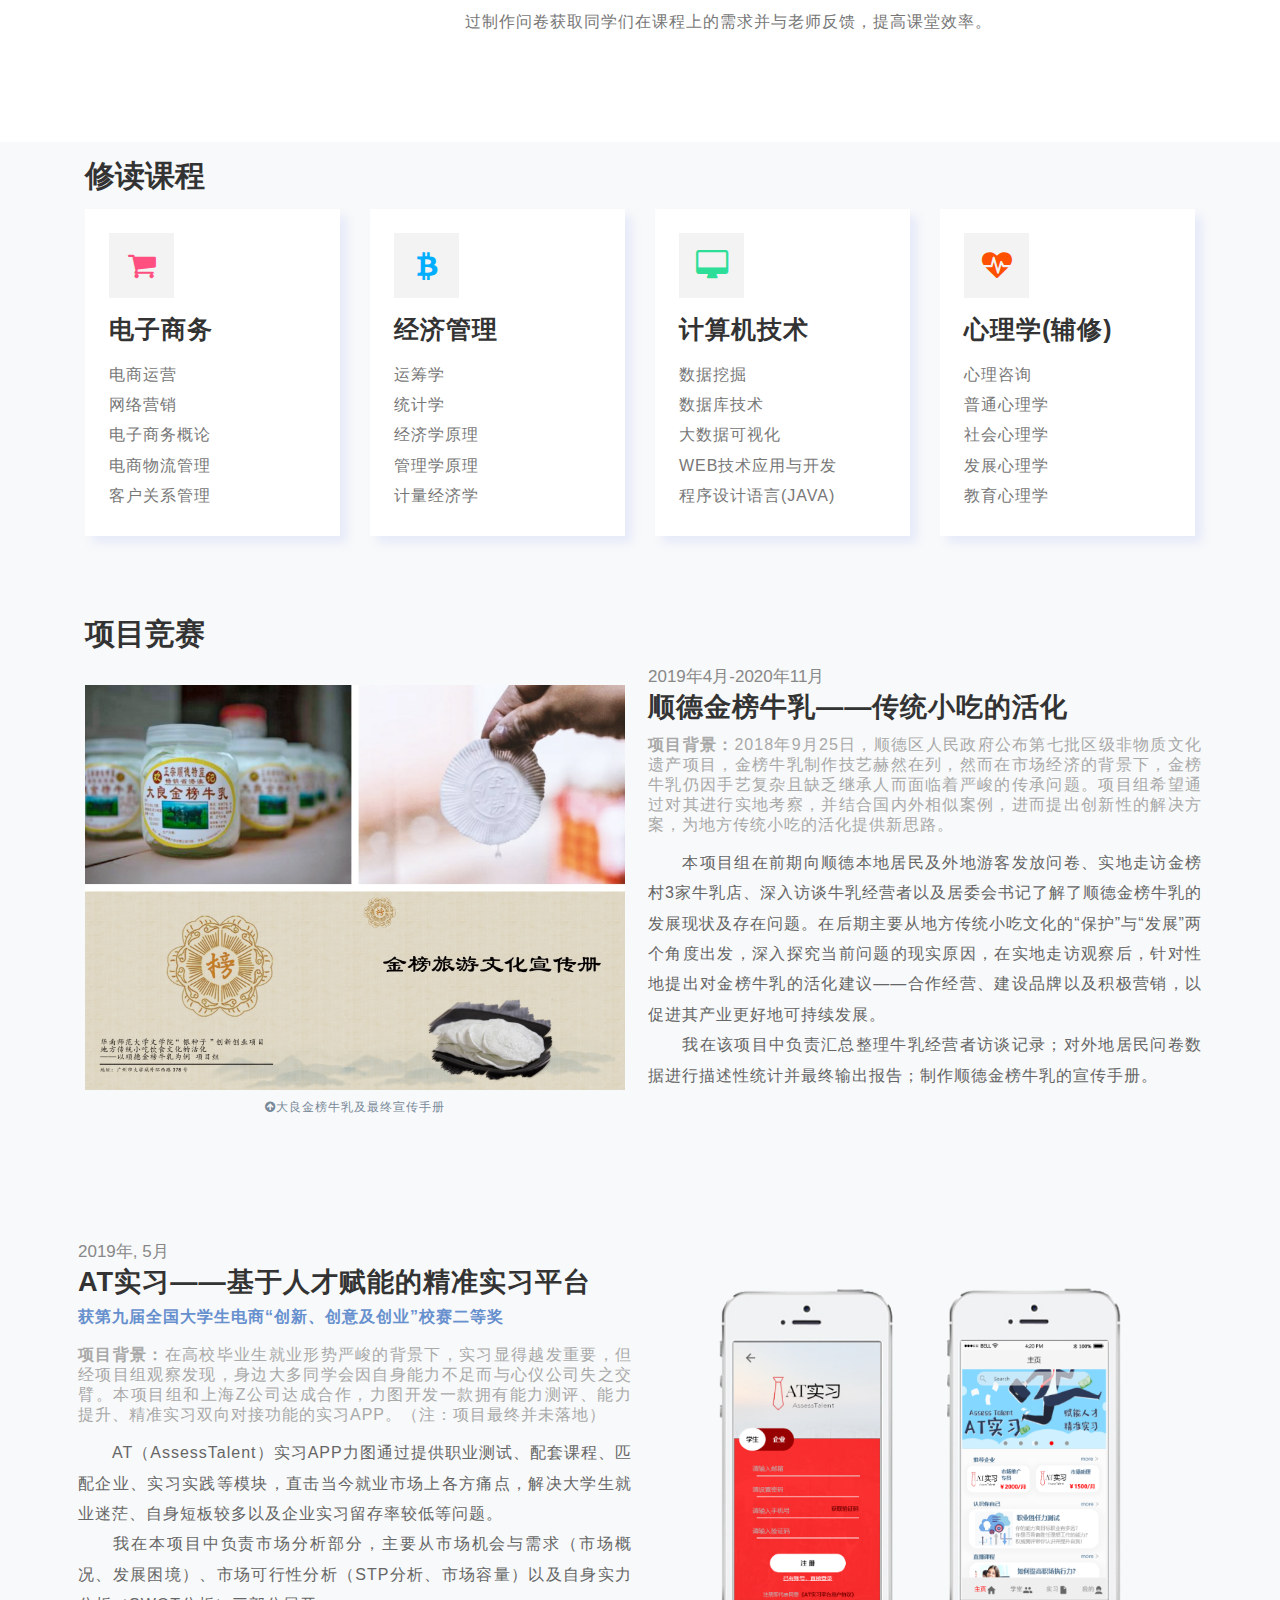
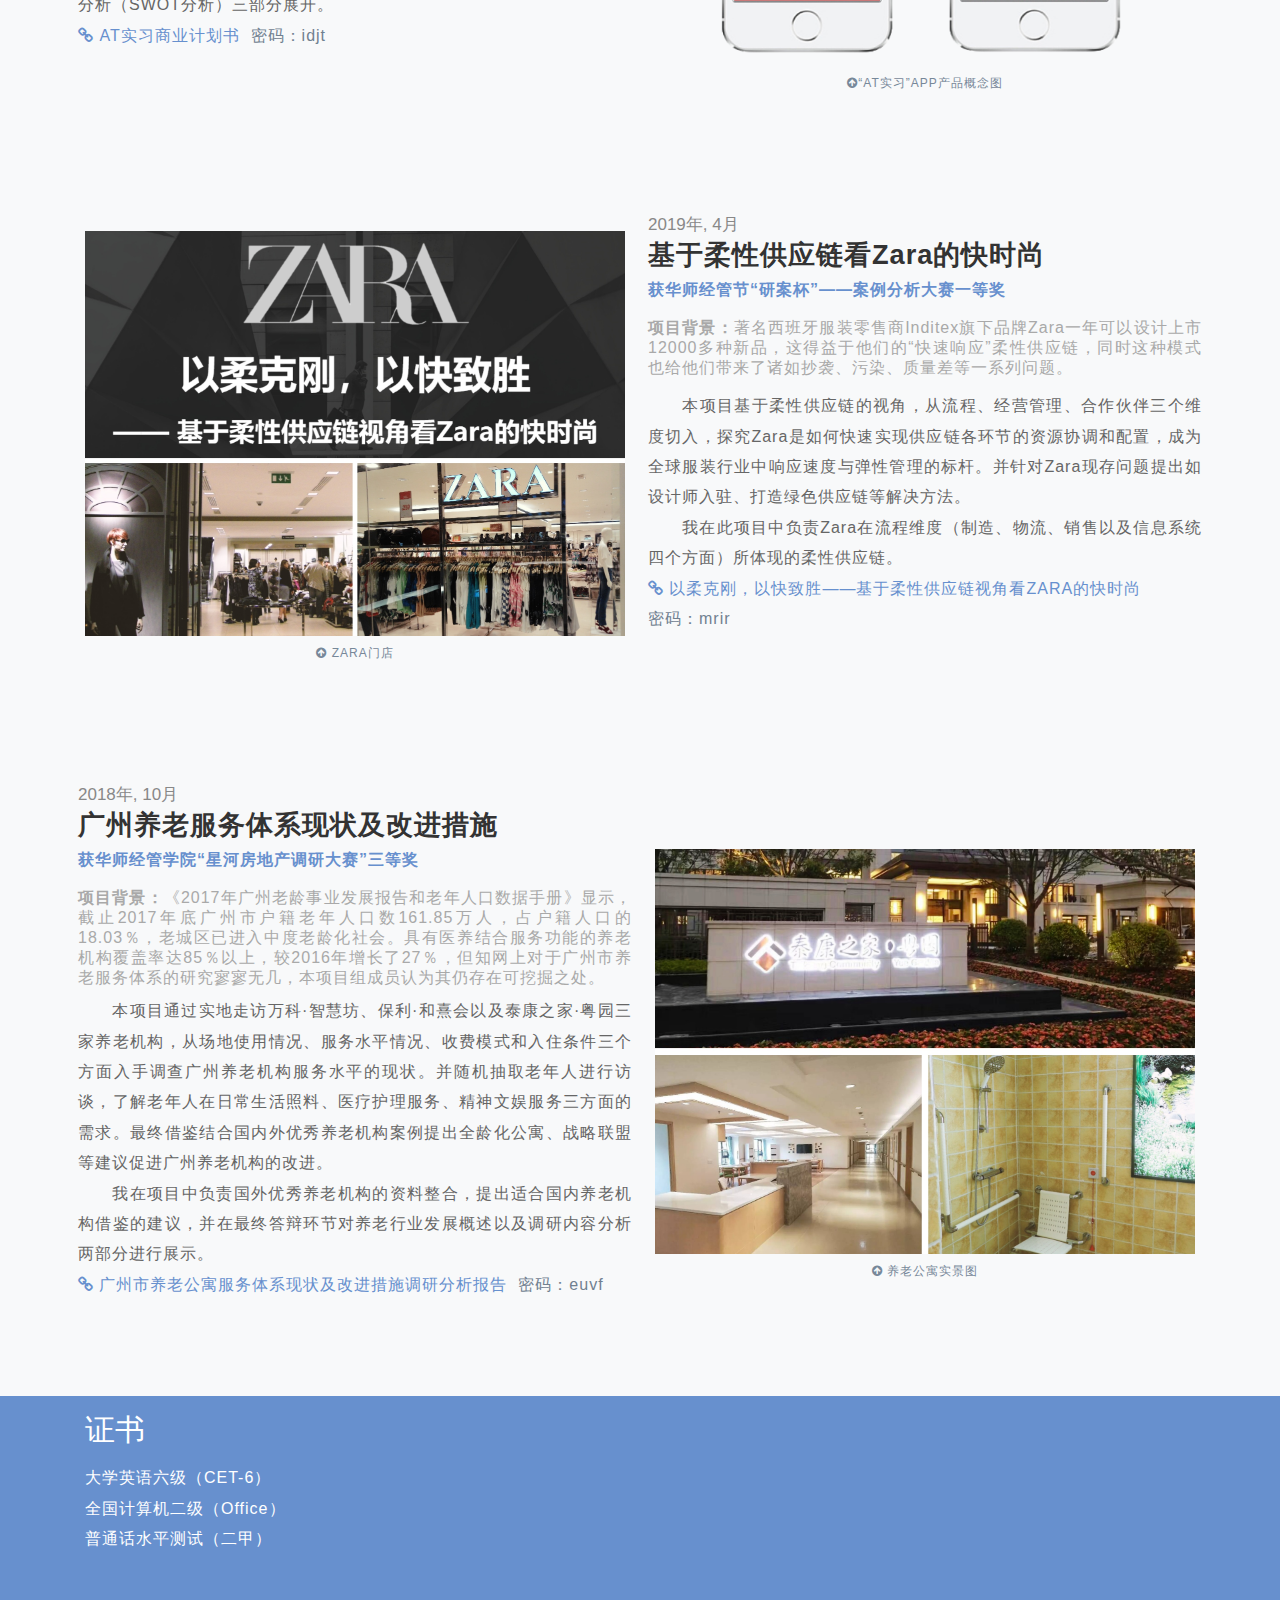
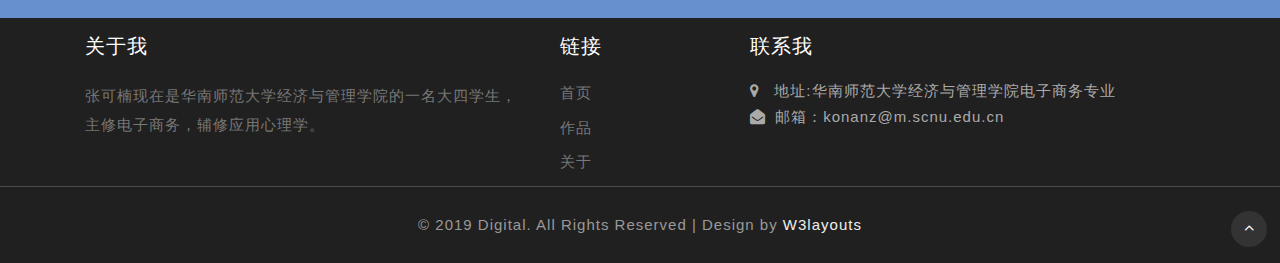
==== commit 83154cef: "change the percent" ====
--- a/index.html
+++ b/index.html
@@ -84,7 +84,7 @@
 				<p class="mt-3 " style="outline: none; cursor: inherit; text-align: justify">
 					<b><span style="font-weight: bold; font-size: 1.2em">实习经历：</span></b><br>
 					<b>• 2020年10月—2020年12月，<span style="color:#6790CE">欧莱雅百库美宝莲部门·CRM运营实习生</span></b><br>
-					&emsp;&emsp;<u>会员运营</u>： 监控美宝莲淘宝旗舰店会员活动数据，及时调整优化方案；优化店铺0元试用页面文案表述及投放品类，最终让该活动参与率从60%提升至62%；优化团队下单流程，大幅提升团队效率，错图返图率从5%降低至2%；
+					&emsp;&emsp;<u>会员运营</u>： 监控美宝莲淘宝旗舰店会员活动数据，及时调整优化方案；优化店铺0元试用页面文案表述及投放品类，最终让该活动参与率从60%提升至62%；优化团队下单流程，大幅提升团队效率，错图返图率从50%降低至20%；
 					<br><br>
 					<b>• 2020年5月—2020年8月，<span style="color:#6790CE">广州久邦·产品运营实习生</span></b><br>
 					&emsp;&emsp;<u>运营工作</u>：负责Relax（冥想APP）以及Aha Photo Lab（相机APP）的日常运营，利用Excel汇总并输出数据周报；关注产品的各个板块的点击率、跳转率以及失败率，及时反馈结果；优化两个APP的相关功能；<br>&emsp;&emsp;<u>产品工作</u>：负责新相机APP的滤镜功能需求，通过调研竞品，运用Axure、Xmind等工具绘制<a href="./articles.html#prd" style="color: #6790CE">功能流程图和原型图</a>；
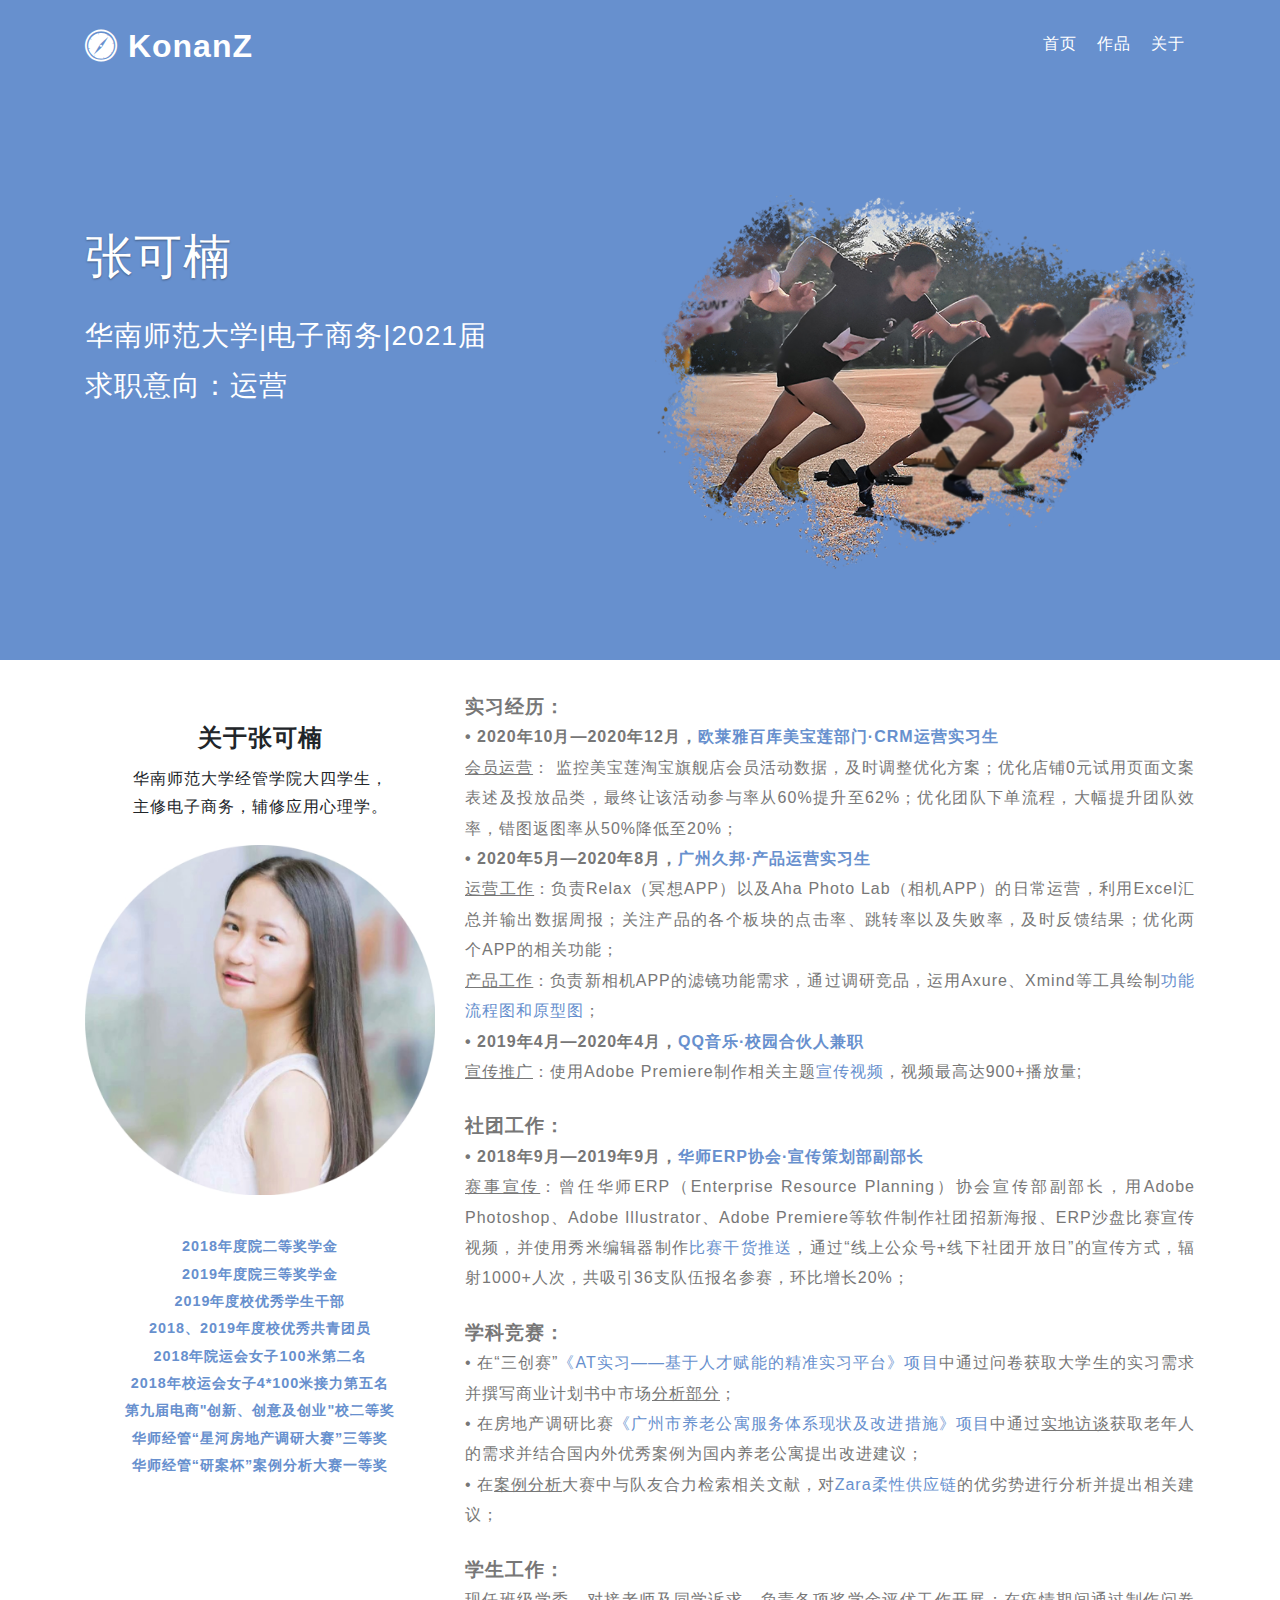
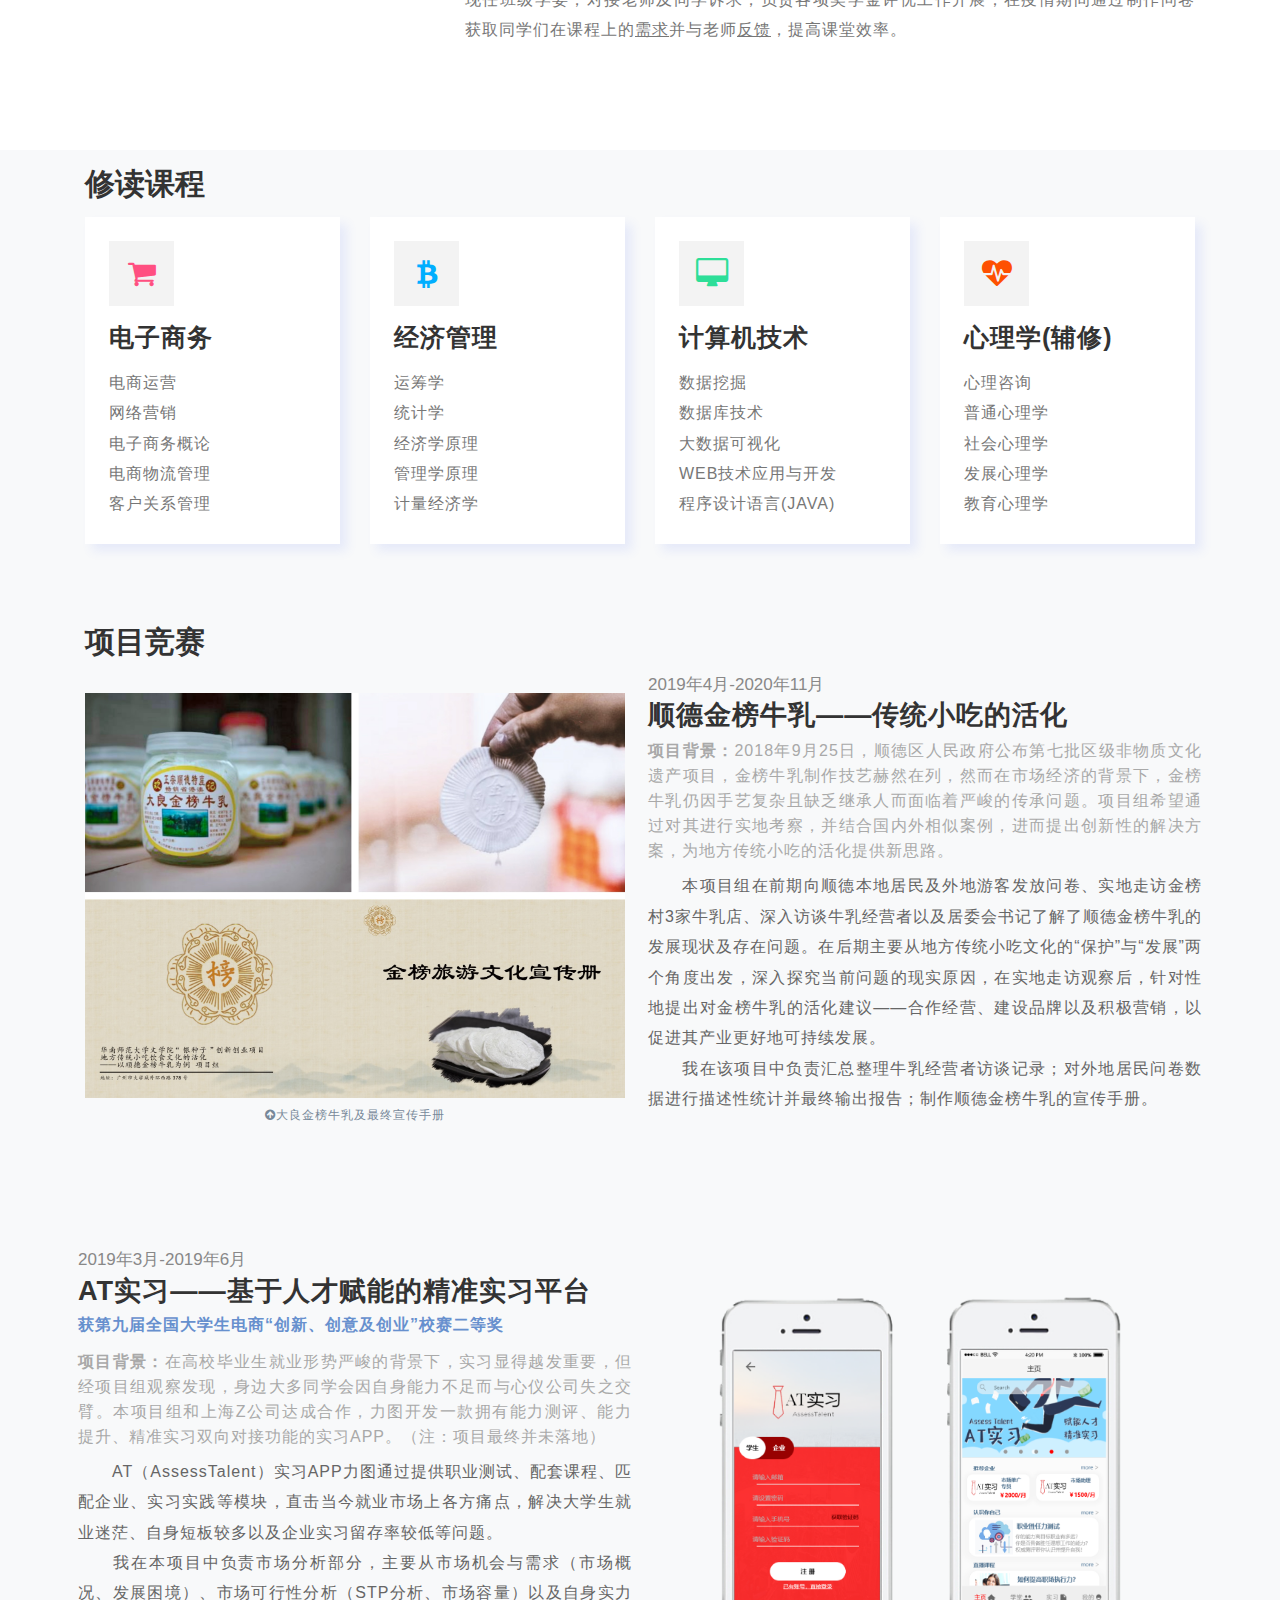
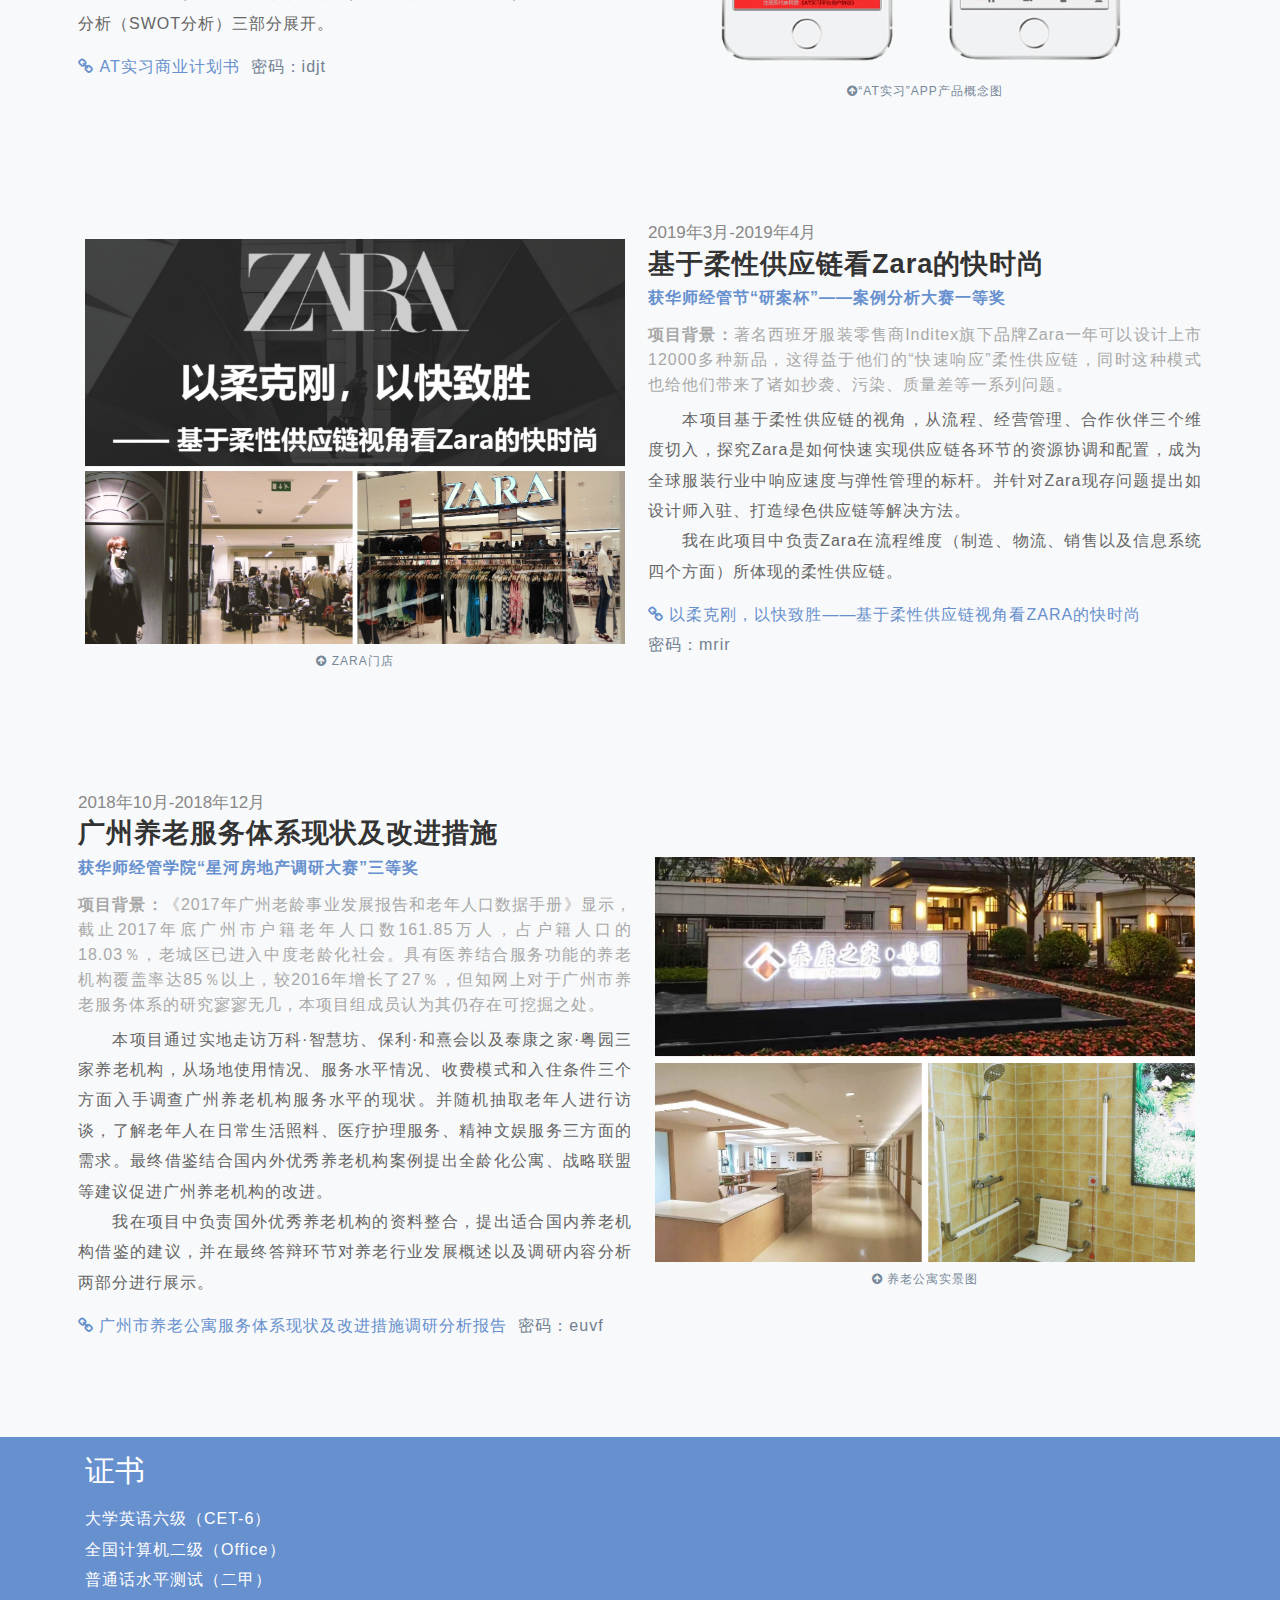
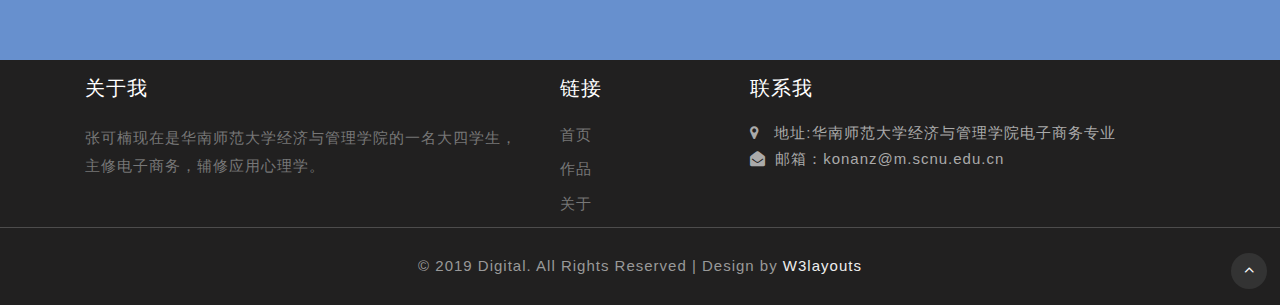
==== commit 5b11c684: "change the layout" ====
--- a/index.html
+++ b/index.html
@@ -70,7 +70,7 @@
 			<div class="col-lg-4 col-md-5 about-img">
 			<br><br>	
 			<h4 style="text-align: center; font-weight: bold; margin-bottom: 0.5em" >关于张可楠</h4>
-			<h6 style="text-align: center">华南师范大学经管学院大四学生，<br>主修电子商务，辅修应用心理学。 </h6>
+			<p style="text-align: center; font-size: 1em; line-height: 28px">华南师范大学经管学院大四学生，<br>主修电子商务，辅修应用心理学。 </p>
 				<br><img src="bundles/images/me.jpg" alt="" class="img-fluid">
 				<br><br><p style="font-size: 0.9em; margin-top: 1em; color: rgb(103, 144, 206);font-weight: bold; text-align: center">2018年度院二等奖学金<br>2019年度院三等奖学金<br>2019年度校优秀学生干部<br>
 				  2018、2019年度校优秀共青团员<br>
@@ -82,20 +82,31 @@
 			</div>
 			<div class="col-lg-8 col-md-7 about-text">
 				<p class="mt-3 " style="outline: none; cursor: inherit; text-align: justify">
-					<b><span style="font-weight: bold; font-size: 1.2em">实习经历：</span></b><br>
-					<b>• 2020年10月—2020年12月，<span style="color:#6790CE">欧莱雅百库美宝莲部门·CRM运营实习生</span></b><br>
-					&emsp;&emsp;<u>会员运营</u>： 监控美宝莲淘宝旗舰店会员活动数据，及时调整优化方案；优化店铺0元试用页面文案表述及投放品类，最终让该活动参与率从60%提升至62%；优化团队下单流程，大幅提升团队效率，错图返图率从50%降低至20%；
-					<br><br>
-					<b>• 2020年5月—2020年8月，<span style="color:#6790CE">广州久邦·产品运营实习生</span></b><br>
-					&emsp;&emsp;<u>运营工作</u>：负责Relax（冥想APP）以及Aha Photo Lab（相机APP）的日常运营，利用Excel汇总并输出数据周报；关注产品的各个板块的点击率、跳转率以及失败率，及时反馈结果；优化两个APP的相关功能；<br>&emsp;&emsp;<u>产品工作</u>：负责新相机APP的滤镜功能需求，通过调研竞品，运用Axure、Xmind等工具绘制<a href="./articles.html#prd" style="color: #6790CE">功能流程图和原型图</a>；
-					<br><br>
-					<b>• 2019年4月—2020年4月，<span style="color:#6790CE">QQ音乐·校园合伙人兼职</span></b><br>
-					&emsp;&emsp;使用Adobe Premiere制作相关主题<a href="./articles.html#qqmusic" style="color: #6790CE">宣传视频</a>，视频最高达900+播放量;
-					
-					
-					<br><br><b><span style="font-weight: bold; font-size: 1.2em">社团工作：</span></b>曾任华师ERP（Enterprise Resource Planning）协会宣传部副部长，用Adobe Photoshop、Adobe Illustrator、Adobe Premiere等软件制作社团招新海报、ERP沙盘比赛宣传视频，并使用秀米编辑器制作<a href="./articles.html#erp" style="color: #6790CE">比赛干货推送</a>，通过“线上公众号+线下社团开放日”的宣传方式，辐射1000+人次，共吸引36支队伍报名参赛，环比增长20%；
-					<br><br><b><span style="font-weight: bold; font-size: 1.2em">学科竞赛：</span></b>曾参加院级校级多项比赛并获取优异成绩：<br>• 在“三创赛”<a href="#assesstalent" style="color: #6790CE">《AT实习——基于人才赋能的精准实习平台》项目</a>中通过问卷获取大学生的实习需求并撰写商业计划书中市场分析部分；<br>• 在房地产调研比赛<a href="#apartment" style="color: #6790CE">《广州市养老公寓服务体系现状及改进措施》项目</a>中通过访谈获取老年人的需求并结合国内外优秀案例为国内养老公寓提出改进建议；<br>• 在案例分析大赛中与队友合力检索相关文献，对<a href="#Zara" style="color: #6790CE">Zara柔性供应链</a>的优劣势进行分析并提出相关建议；
-					<br><br><b><span style="font-weight: bold; font-size: 1.2em">学生工作：</span></b>现任班级学委，对接老师及同学诉求，负责各项奖学金评优工作开展；在疫情期间通过制作问卷获取同学们在课程上的需求并与老师反馈，提高课堂效率。</p>
+			  <p><b><span style="font-weight: bold; font-size: 1.2em">实习经历：</span></b><br>
+					<p><b>• 2020年10月—2020年12月，<span style="color:#6790CE">欧莱雅百库美宝莲部门·CRM运营实习生</span></b><br></p>
+			  <p style="text-align: justify"><u>会员运营</u>： 监控美宝莲淘宝旗舰店会员活动数据，及时调整优化方案；优化店铺0元试用页面文案表述及投放品类，最终让该活动参与率从60%提升至62%；优化团队下单流程，大幅提升团队效率，错图返图率从50%降低至20%；
+					</p>
+			  <p style="text-align: justify"><b>• 2020年5月—2020年8月，<span style="color:#6790CE">广州久邦·产品运营实习生</span></b>
+					<br><u>运营工作</u>：负责Relax（冥想APP）以及Aha Photo Lab（相机APP）的日常运营，利用Excel汇总并输出数据周报；关注产品的各个板块的点击率、跳转率以及失败率，及时反馈结果；优化两个APP的相关功能；<br>
+					<u>产品工作</u>：负责新相机APP的滤镜功能需求，通过调研竞品，运用Axure、Xmind等工具绘制<a href="./articles.html#prd" style="color: #6790CE">功能流程图和原型图</a>；
+					</p>
+			  <p style="margin-bottom: 1.5em;text-align: justify"><b>• 2019年4月—2020年4月，<span style="color:#6790CE">QQ音乐·校园合伙人兼职</span></b><br>
+					<u>宣传推广</u>：使用Adobe Premiere制作相关主题<a href="./articles.html#qqmusic" style="color: #6790CE">宣传视频</a>，视频最高达900+播放量;
+					</p>
+					</p>
+			  <p class="mt-3 " style="outline: none; cursor: inherit; text-align: justify; margin-bottom: 1.5em">
+					<b><span style="font-weight: bold; font-size: 1.2em">社团工作：</span></b><br>
+					<b>• 2018年9月—2019年9月，<span style="color:#6790CE">华师ERP协会·宣传策划部副部长</span></b><br>
+					<u>赛事宣传</u>：曾任华师ERP（Enterprise Resource Planning）协会宣传部副部长，用Adobe Photoshop、Adobe Illustrator、Adobe Premiere等软件制作社团招新海报、ERP沙盘比赛宣传视频，并使用秀米编辑器制作<a href="./articles.html#erp" style="color: #6790CE">比赛干货推送</a>，通过“线上公众号+线下社团开放日”的宣传方式，辐射1000+人次，共吸引36支队伍报名参赛，环比增长20%；
+				</p>
+			  <p class="mt-3 " style="outline: none; cursor: inherit; text-align: justify;margin-bottom: 1.5em">
+					<b><span style="font-weight: bold; font-size: 1.2em">学科竞赛：</span></b>
+					<br>• 在“三创赛”<a href="#assesstalent" style="color: #6790CE">《AT实习——基于人才赋能的精准实习平台》项目</a>中通过问卷获取大学生的实习需求并撰写商业计划书中市场<u>分析部分</u>；<br>• 在房地产调研比赛<a href="#apartment" style="color: #6790CE">《广州市养老公寓服务体系现状及改进措施》项目</a>中通过<u>实地访谈</u>获取老年人的需求并结合国内外优秀案例为国内养老公寓提出改进建议；<br>• 在<u>案例分析</u>大赛中与队友合力检索相关文献，对<a href="#Zara" style="color: #6790CE">Zara柔性供应链</a>的优劣势进行分析并提出相关建议；
+				</p>
+				<p class="mt-3 " style="outline: none; cursor: inherit; text-align: justify">
+					<b><span style="font-weight: bold; font-size: 1.2em">学生工作：</span></b><br>现任班级学委，对接老师及同学诉求，负责各项奖学金评优工作开展；在疫情期间通过制作问卷获取同学们在课程上的<u>需求</u>并与老师<u>反馈</u>，提高课堂效率。
+				</p>
+				</p>
 				<p class="mt-2 "></p>
 			</div>
 		</div>
@@ -163,7 +174,7 @@
 					<br><br>
 					<span class="time"  >2019年4月-2020年11月</span>
 					<h3 class="tittle-w3 " style="outline: none; cursor: inherit;">顺德金榜牛乳——传统小吃的活化</h3>
-				  <p style="margin-top: 0.8em; margin-bottom: 0.8em; color:darkgray; line-height: 20px;text-align: justify"><b>项目背景：</b>2018年9月25日，顺德区人民政府公布第七批区级非物质文化遗产项目，金榜牛乳制作技艺赫然在列，然而在市场经济的背景下，金榜牛乳仍因手艺复杂且缺乏继承人而面临着严峻的传承问题。项目组希望通过对其进行实地考察，并结合国内外相似案例，进而提出创新性的解决方案，为地方传统小吃的活化提供新思路。</p>
+				  <p style="margin-top: 0.5em; margin-bottom: 0.5em; color:darkgray; line-height: 25px;text-align: justify"><b>项目背景：</b>2018年9月25日，顺德区人民政府公布第七批区级非物质文化遗产项目，金榜牛乳制作技艺赫然在列，然而在市场经济的背景下，金榜牛乳仍因手艺复杂且缺乏继承人而面临着严峻的传承问题。项目组希望通过对其进行实地考察，并结合国内外相似案例，进而提出创新性的解决方案，为地方传统小吃的活化提供新思路。</p>
 				  <p style="outline: none; cursor: inherit;text-align: justify">  本项目组在前期向顺德本地居民及外地游客发放问卷、实地走访金榜村3家牛乳店、深入访谈牛乳经营者以及居委会书记了解了顺德金榜牛乳的发展现状及存在问题。在后期主要从地方传统小吃文化的“保护”与“发展”两个角度出发，深入探究当前问题的现实原因，在实地走访观察后，针对性地提出对金榜牛乳的活化建议——合作经营、建设品牌以及积极营销，以促进其产业更好地可持续发展。<br>&emsp;&emsp;我在该项目中负责汇总整理牛乳经营者访谈记录；对外地居民问卷数据进行描述性统计并最终输出报告；制作顺德金榜牛乳的宣传手册。</p>
 			  </div>
 			</div>
@@ -175,12 +186,14 @@
 		<div class="inner-sec-w3ls py-lg-5 py-3">
 			<div class="row">
 				<div class="col-lg-6 video-right px-lg-5 px-2">
-					<span class="time" style="margin-top: 0.5em">2019年, 5月</span>					
+					<span class="time" style="margin-top: 0.5em">2019年3月-2019年6月</span>					
 					<h3 class="tittle-w3 " style="outline: none; cursor: inherit;">AT实习——基于人才赋能的精准实习平台</h3>
 					<p style="margin-top:0.3em;font-size: 1em; color: rgb(103, 144, 206);font-weight: bold">获第九届全国大学生电商“创新、创意及创业”校赛二等奖</p>
-					<p style="margin-top: 0.8em; margin-bottom: 0.8em; color:darkgray; line-height: 20px;text-align: justify"><b>项目背景：</b>在高校毕业生就业形势严峻的背景下，实习显得越发重要，但经项目组观察发现，身边大多同学会因自身能力不足而与心仪公司失之交臂。本项目组和上海Z公司达成合作，力图开发一款拥有能力测评、能力提升、精准实习双向对接功能的实习APP。（注：项目最终并未落地）</p>
+					<p style="margin-top: 0.5em; margin-bottom: 0.5em; color:darkgray; line-height: 25px; text-align: justify"><b>项目背景：</b>在高校毕业生就业形势严峻的背景下，实习显得越发重要，但经项目组观察发现，身边大多同学会因自身能力不足而与心仪公司失之交臂。本项目组和上海Z公司达成合作，力图开发一款拥有能力测评、能力提升、精准实习双向对接功能的实习APP。（注：项目最终并未落地）</p>
 					<p class="mt-4 " style="outline: none; cursor: inherit; margin-top: 0;text-align: justify">&emsp;&emsp;AT（AssessTalent）实习APP力图通过提供职业测试、配套课程、匹配企业、实习实践等模块，直击当今就业市场上各方痛点，解决大学生就业迷茫、自身短板较多以及企业实习留存率较低等问题。<br>&emsp;&emsp;我在本项目中负责市场分析部分，主要从市场机会与需求（市场概况、发展困境）、市场可行性分析（STP分析、市场容量）以及自身实力分析（SWOT分析）三部分展开。
-						<br><a href="https://pan.baidu.com/s/1MF56P8kcfoVS5xGtaF0s-w" style="color: rgb(103, 144, 206)"><span class="fa fa-link" ></span>&nbsp;AT实习商业计划书</a><span style="color: #708090">&nbsp;&nbsp;密码：idjt</span></p>
+					</p>
+					<p style="margin-top: 0.8em"><a href="https://pan.baidu.com/s/1MF56P8kcfoVS5xGtaF0s-w" style="color: rgb(103, 144, 206)"><span class="fa fa-link" ></span>&nbsp;AT实习商业计划书</a><span style="color: #708090">&nbsp;&nbsp;密码：idjt</span>
+					</p>
 
 				</div>
 				<div class="col-lg-6 video-img mt-lg-0 mt-4">
@@ -200,13 +213,16 @@
 					<p style="font-size: 0.75em;color: #778899;text-align: center; margin-top: 0.5em"><span class="fa fa-arrow-circle-up"></span>&nbsp;ZARA门店</p>
 				</div>
 				<div class="col-lg-6 video-right px-lg-5 px-2">
-					<span class="time" style="margin-top: 0.3em">2019年, 4月</span>
+					<span class="time" style="margin-top: 0.3em">2019年3月-2019年4月</span>
 					<h3 class="tittle-w3 " style="outline: none; cursor: inherit">基于柔性供应链看Zara的快时尚</h3>
 					<p style="margin-top:  0.3em; font-size: 1em; color: rgb(103, 144, 206);font-weight: bold">获华师经管节“研案杯”——案例分析大赛一等奖</p>
-					<p style="margin-top: 0.8em; margin-bottom: 0.8em; color:darkgray; line-height: 20px;text-align: justify"><b>项目背景：</b>著名西班牙服装零售商Inditex旗下品牌Zara一年可以设计上市12000多种新品，这得益于他们的“快速响应”柔性供应链，同时这种模式也给他们带来了诸如抄袭、污染、质量差等一系列问题。</p>
+					<p style="margin-top: 0.5em; margin-bottom: 0.5em; color:darkgray; line-height: 25px; text-align: justify"><b>项目背景：</b>著名西班牙服装零售商Inditex旗下品牌Zara一年可以设计上市12000多种新品，这得益于他们的“快速响应”柔性供应链，同时这种模式也给他们带来了诸如抄袭、污染、质量差等一系列问题。</p>
 					<p class="mt-4 " style="outline: none; cursor: inherit; margin-top: 0;text-align: justify">&emsp;&emsp;本项目基于柔性供应链的视角，从流程、经营管理、合作伙伴三个维度切入，探究Zara是如何快速实现供应链各环节的资源协调和配置，成为全球服装行业中响应速度与弹性管理的标杆。并针对Zara现存问题提出如设计师入驻、打造绿色供应链等解决方法。
-					<br>&emsp;&emsp;我在此项目中负责Zara在流程维度（制造、物流、销售以及信息系统四个方面）所体现的柔性供应链。<br><a href="https://pan.baidu.com/s/1evZKZPRt4myGA0lR2WGXvw" style="color: rgb(103, 144, 206)"><span class="fa fa-link"></span>&nbsp;以柔克刚，以快致胜——基于柔性供应链视角看ZARA的快时尚</a>
-					<br><span style="color: #708090">密码：mrir</span></p>
+					<br>&emsp;&emsp;我在此项目中负责Zara在流程维度（制造、物流、销售以及信息系统四个方面）所体现的柔性供应链。<br>
+					</p>
+					<p style="margin-top: 0.8em"><a href="https://pan.baidu.com/s/1evZKZPRt4myGA0lR2WGXvw" style="color: rgb(103, 144, 206)"><span class="fa fa-link"></span>&nbsp;以柔克刚，以快致胜——基于柔性供应链视角看ZARA的快时尚</a>
+					<br><span style="color: #708090">密码：mrir</span>
+					</p>
 					
 
 				</div>
@@ -219,12 +235,14 @@
 		<div class="inner-sec-w3ls py-lg-5 py-3">
 			<div class="row">
 				<div class="col-lg-6 video-right px-lg-5 px-2" >
-					<span class="time" style="margin-top: 0.3em">2018年, 10月</span>
+					<span class="time" style="margin-top: 0.3em">2018年10月-2018年12月</span>
 					<h3 class="tittle-w3 " style="outline: none; cursor: inherit;">广州养老服务体系现状及改进措施</h3>
 					<p style="margin-top:  0.3em; font-size: 1em; color: rgb(103, 144, 206);font-weight: bold">获华师经管学院“星河房地产调研大赛”三等奖</p>
-					<p style="margin-top: 0.8em; margin-bottom: 0.5em; color:darkgray; line-height: 20px;text-align: justify"><b>项目背景：</b>《2017年广州老龄事业发展报告和老年人口数据手册》显示，截止2017年底广州市户籍老年人口数161.85万人，占户籍人口的18.03％，老城区已进入中度老龄化社会。具有医养结合服务功能的养老机构覆盖率达85％以上，较2016年增长了27％，但知网上对于广州市养老服务体系的研究寥寥无几，本项目组成员认为其仍存在可挖掘之处。</p>
-				    <p class="mt-4 " style="outline: none; cursor: inherit;margin-top: 0;text-align: justify">&emsp;&emsp;本项目通过实地走访万科·智慧坊、保利·和熹会以及泰康之家·粤园三家养老机构，从场地使用情况、服务水平情况、收费模式和入住条件三个方面入手调查广州养老机构服务水平的现状。并随机抽取老年人进行访谈，了解老年人在日常生活照料、医疗护理服务、精神文娱服务三方面的需求。最终借鉴结合国内外优秀养老机构案例提出全龄化公寓、战略联盟等建议促进广州养老机构的改进。<br>&emsp;&emsp;我在项目中负责国外优秀养老机构的资料整合，提出适合国内养老机构借鉴的建议，并在最终答辩环节对养老行业发展概述以及调研内容分析两部分进行展示。
-					<br><a href="https://pan.baidu.com/s/1qc395smqtRdqBSkBGz3ujQ" style="color: rgb(103, 144, 206)"><span class="fa fa-link"></span>&nbsp;广州市养老公寓服务体系现状及改进措施调研分析报告</a><span style="color: #708090">&nbsp;&nbsp;密码：euvf</span></p>
+					<p style="margin-top: 0.5em; margin-bottom: 0.5em; color:darkgray; line-height: 25px;text-align: justify"><b>项目背景：</b>《2017年广州老龄事业发展报告和老年人口数据手册》显示，截止2017年底广州市户籍老年人口数161.85万人，占户籍人口的18.03％，老城区已进入中度老龄化社会。具有医养结合服务功能的养老机构覆盖率达85％以上，较2016年增长了27％，但知网上对于广州市养老服务体系的研究寥寥无几，本项目组成员认为其仍存在可挖掘之处。</p>
+				    <p class="mt-4 " style="outline: none; cursor: inherit;margin-top: 0;text-align: justify;">&emsp;&emsp;本项目通过实地走访万科·智慧坊、保利·和熹会以及泰康之家·粤园三家养老机构，从场地使用情况、服务水平情况、收费模式和入住条件三个方面入手调查广州养老机构服务水平的现状。并随机抽取老年人进行访谈，了解老年人在日常生活照料、医疗护理服务、精神文娱服务三方面的需求。最终借鉴结合国内外优秀养老机构案例提出全龄化公寓、战略联盟等建议促进广州养老机构的改进。<br>&emsp;&emsp;我在项目中负责国外优秀养老机构的资料整合，提出适合国内养老机构借鉴的建议，并在最终答辩环节对养老行业发展概述以及调研内容分析两部分进行展示。
+					</p>
+					<p style="margin-top: 0.8em"><a href="https://pan.baidu.com/s/1qc395smqtRdqBSkBGz3ujQ" style="color: rgb(103, 144, 206)"><span class="fa fa-link"></span>&nbsp;广州市养老公寓服务体系现状及改进措施调研分析报告</a><span style="color: #708090">&nbsp;&nbsp;密码：euvf</span>
+					</p>
 				</div>
 				<div class="col-lg-6 video-img mt-lg-0 mt-4">
 					<br><br><br><img src="bundles/images/xinghe.jpg" alt="" class="img-fluid" style="outline: none; cursor: inherit;">
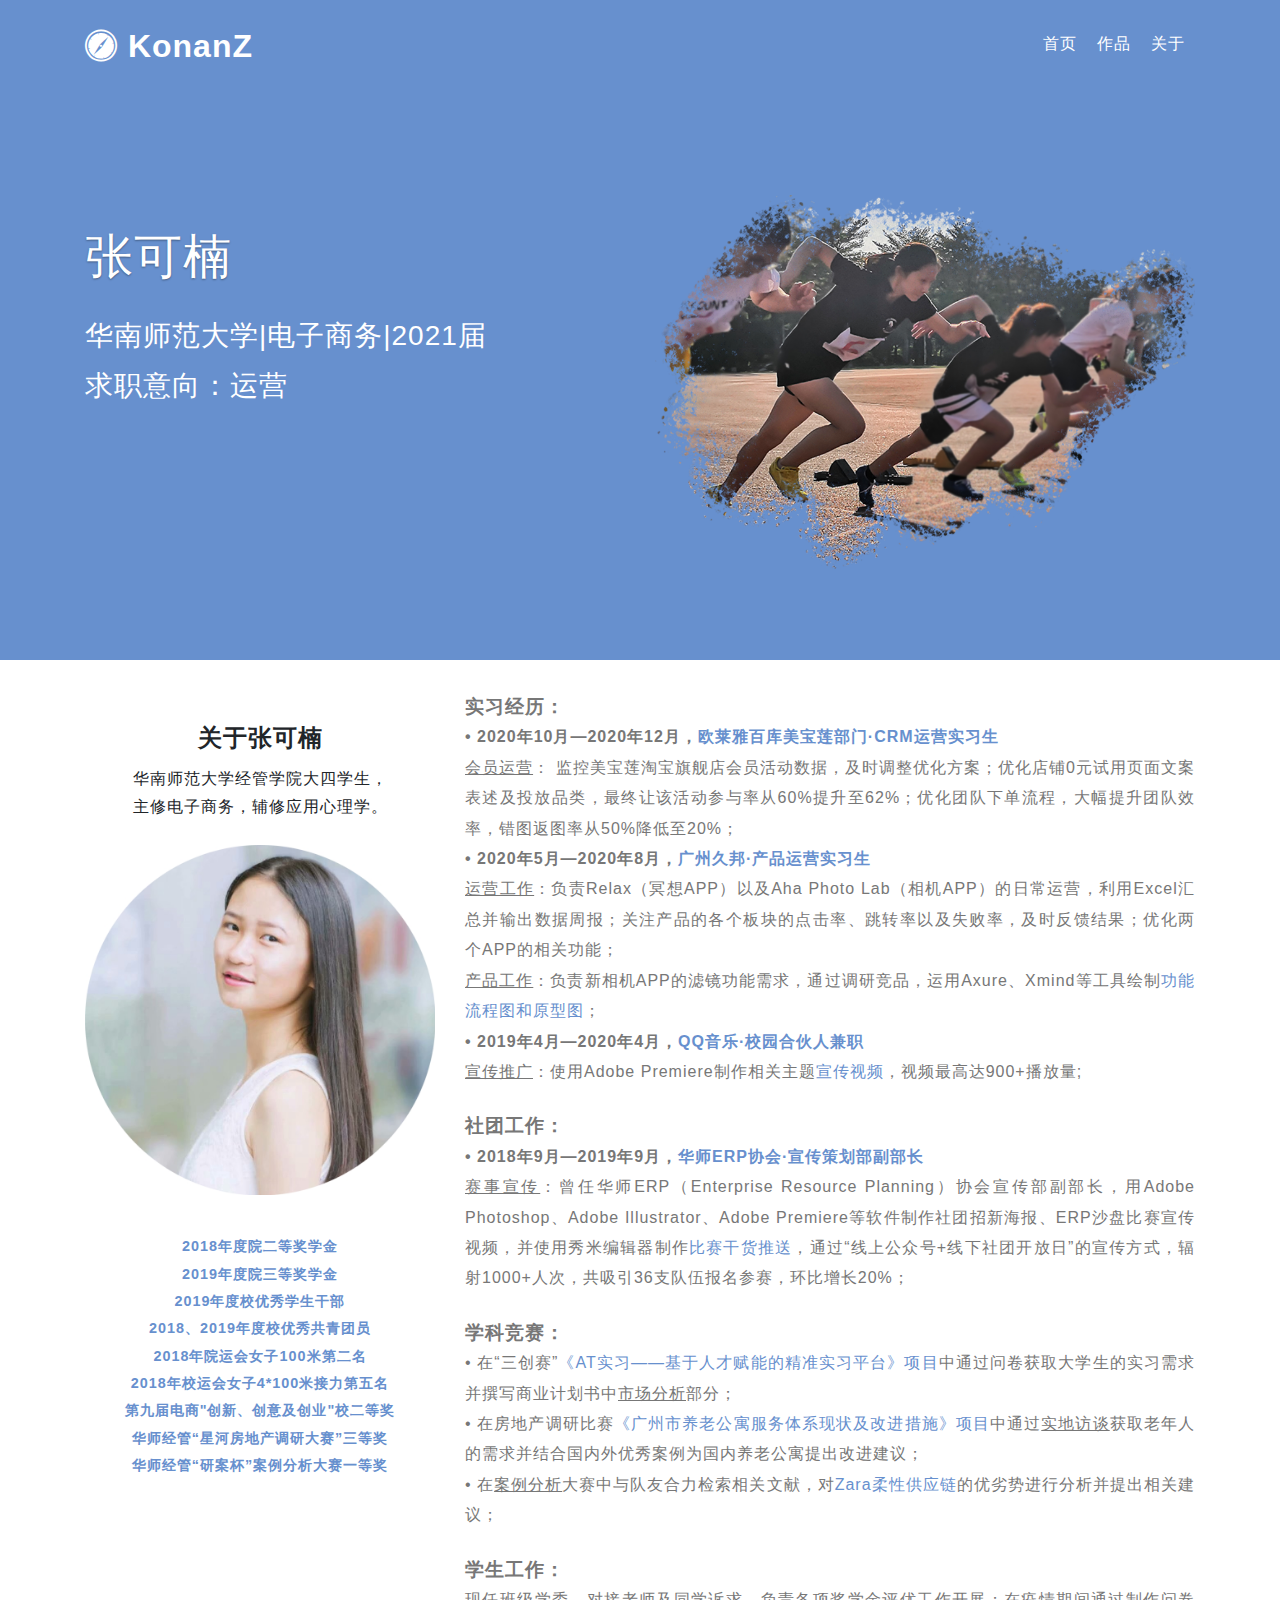
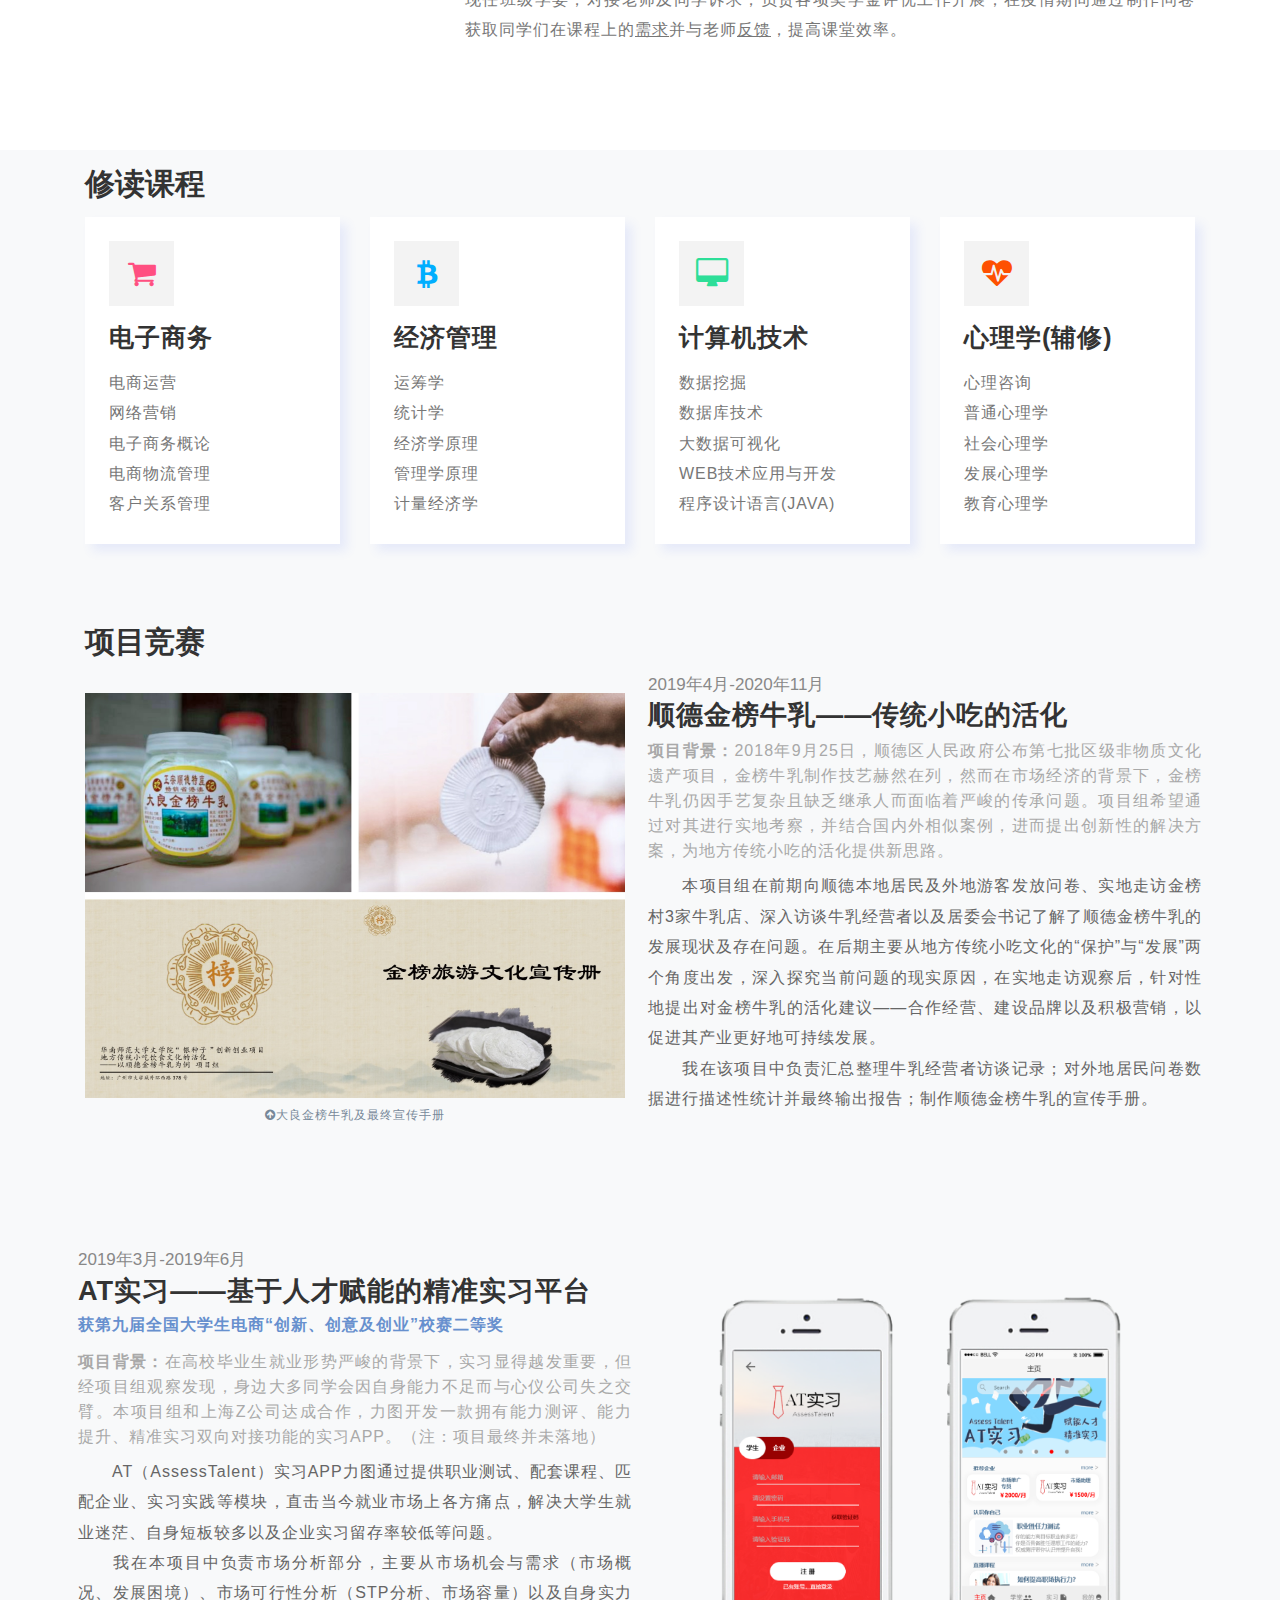
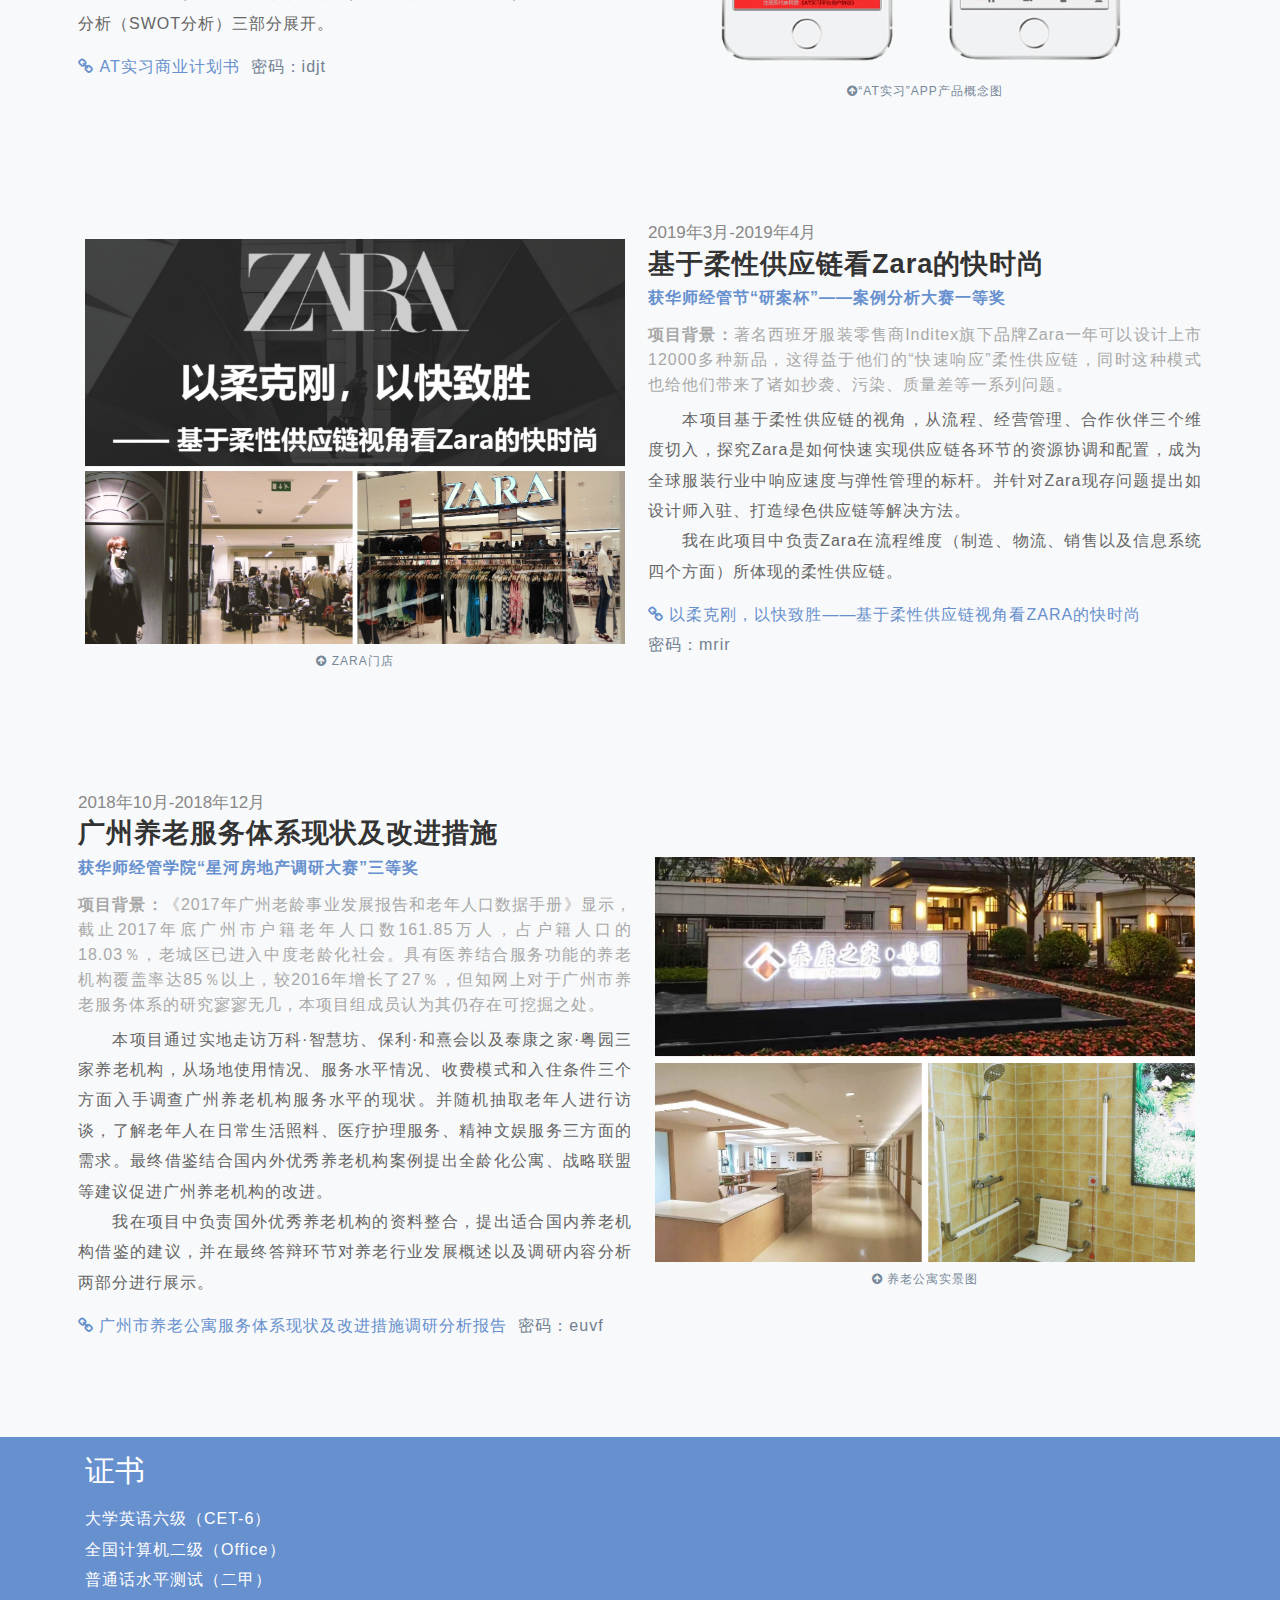
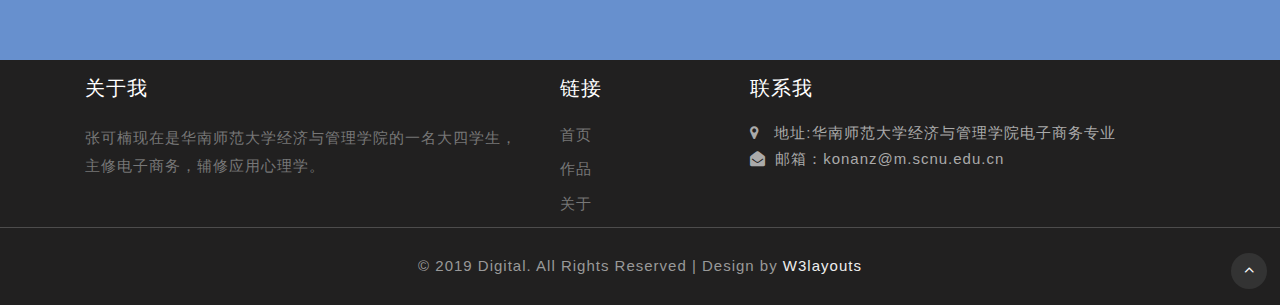
==== commit 6de26dda: "change the style of the articles" ====
--- a/index.html
+++ b/index.html
@@ -101,7 +101,7 @@
 				</p>
 			  <p class="mt-3 " style="outline: none; cursor: inherit; text-align: justify;margin-bottom: 1.5em">
 					<b><span style="font-weight: bold; font-size: 1.2em">学科竞赛：</span></b>
-					<br>• 在“三创赛”<a href="#assesstalent" style="color: #6790CE">《AT实习——基于人才赋能的精准实习平台》项目</a>中通过问卷获取大学生的实习需求并撰写商业计划书中市场<u>分析部分</u>；<br>• 在房地产调研比赛<a href="#apartment" style="color: #6790CE">《广州市养老公寓服务体系现状及改进措施》项目</a>中通过<u>实地访谈</u>获取老年人的需求并结合国内外优秀案例为国内养老公寓提出改进建议；<br>• 在<u>案例分析</u>大赛中与队友合力检索相关文献，对<a href="#Zara" style="color: #6790CE">Zara柔性供应链</a>的优劣势进行分析并提出相关建议；
+					<br>• 在“三创赛”<a href="#assesstalent" style="color: #6790CE">《AT实习——基于人才赋能的精准实习平台》项目</a>中通过问卷获取大学生的实习需求并撰写商业计划书中<u>市场分析</u>部分；<br>• 在房地产调研比赛<a href="#apartment" style="color: #6790CE">《广州市养老公寓服务体系现状及改进措施》项目</a>中通过<u>实地访谈</u>获取老年人的需求并结合国内外优秀案例为国内养老公寓提出改进建议；<br>• 在<u>案例分析</u>大赛中与队友合力检索相关文献，对<a href="#Zara" style="color: #6790CE">Zara柔性供应链</a>的优劣势进行分析并提出相关建议；
 				</p>
 				<p class="mt-3 " style="outline: none; cursor: inherit; text-align: justify">
 					<b><span style="font-weight: bold; font-size: 1.2em">学生工作：</span></b><br>现任班级学委，对接老师及同学诉求，负责各项奖学金评优工作开展；在疫情期间通过制作问卷获取同学们在课程上的<u>需求</u>并与老师<u>反馈</u>，提高课堂效率。
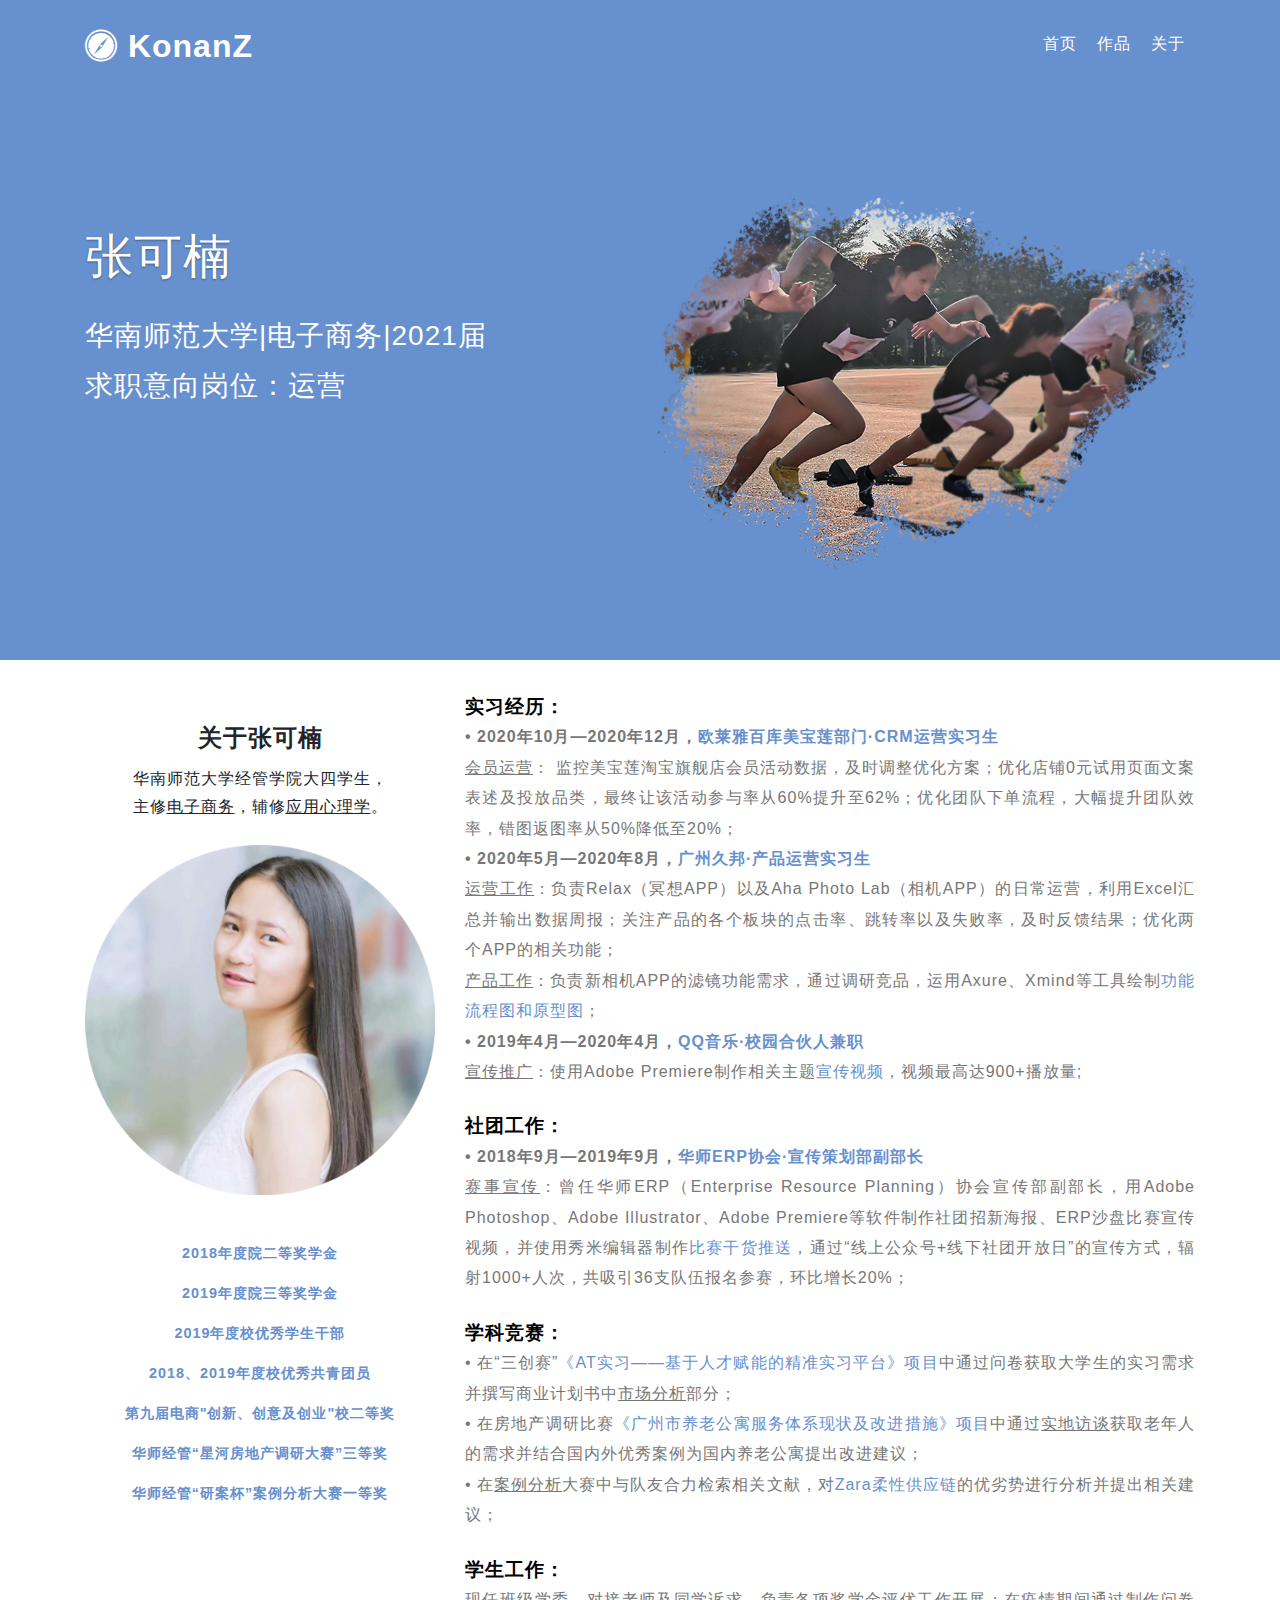
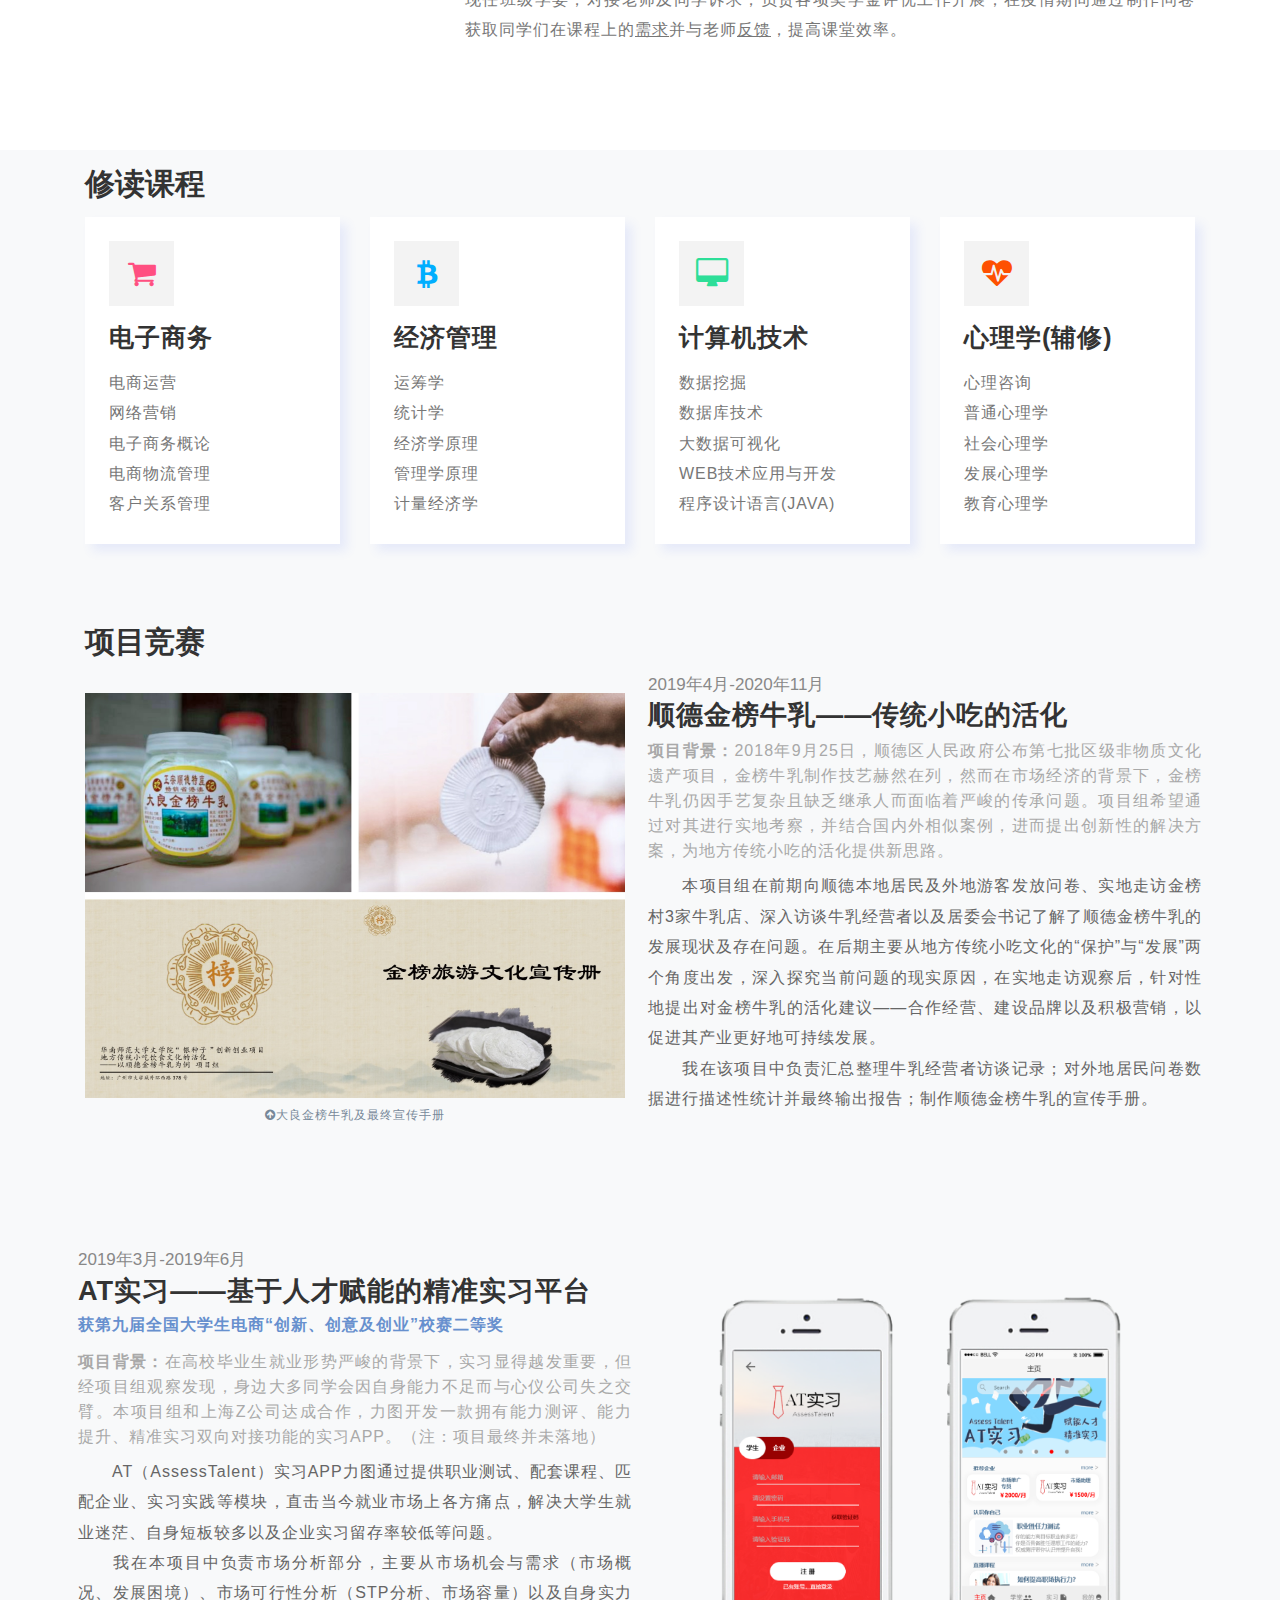
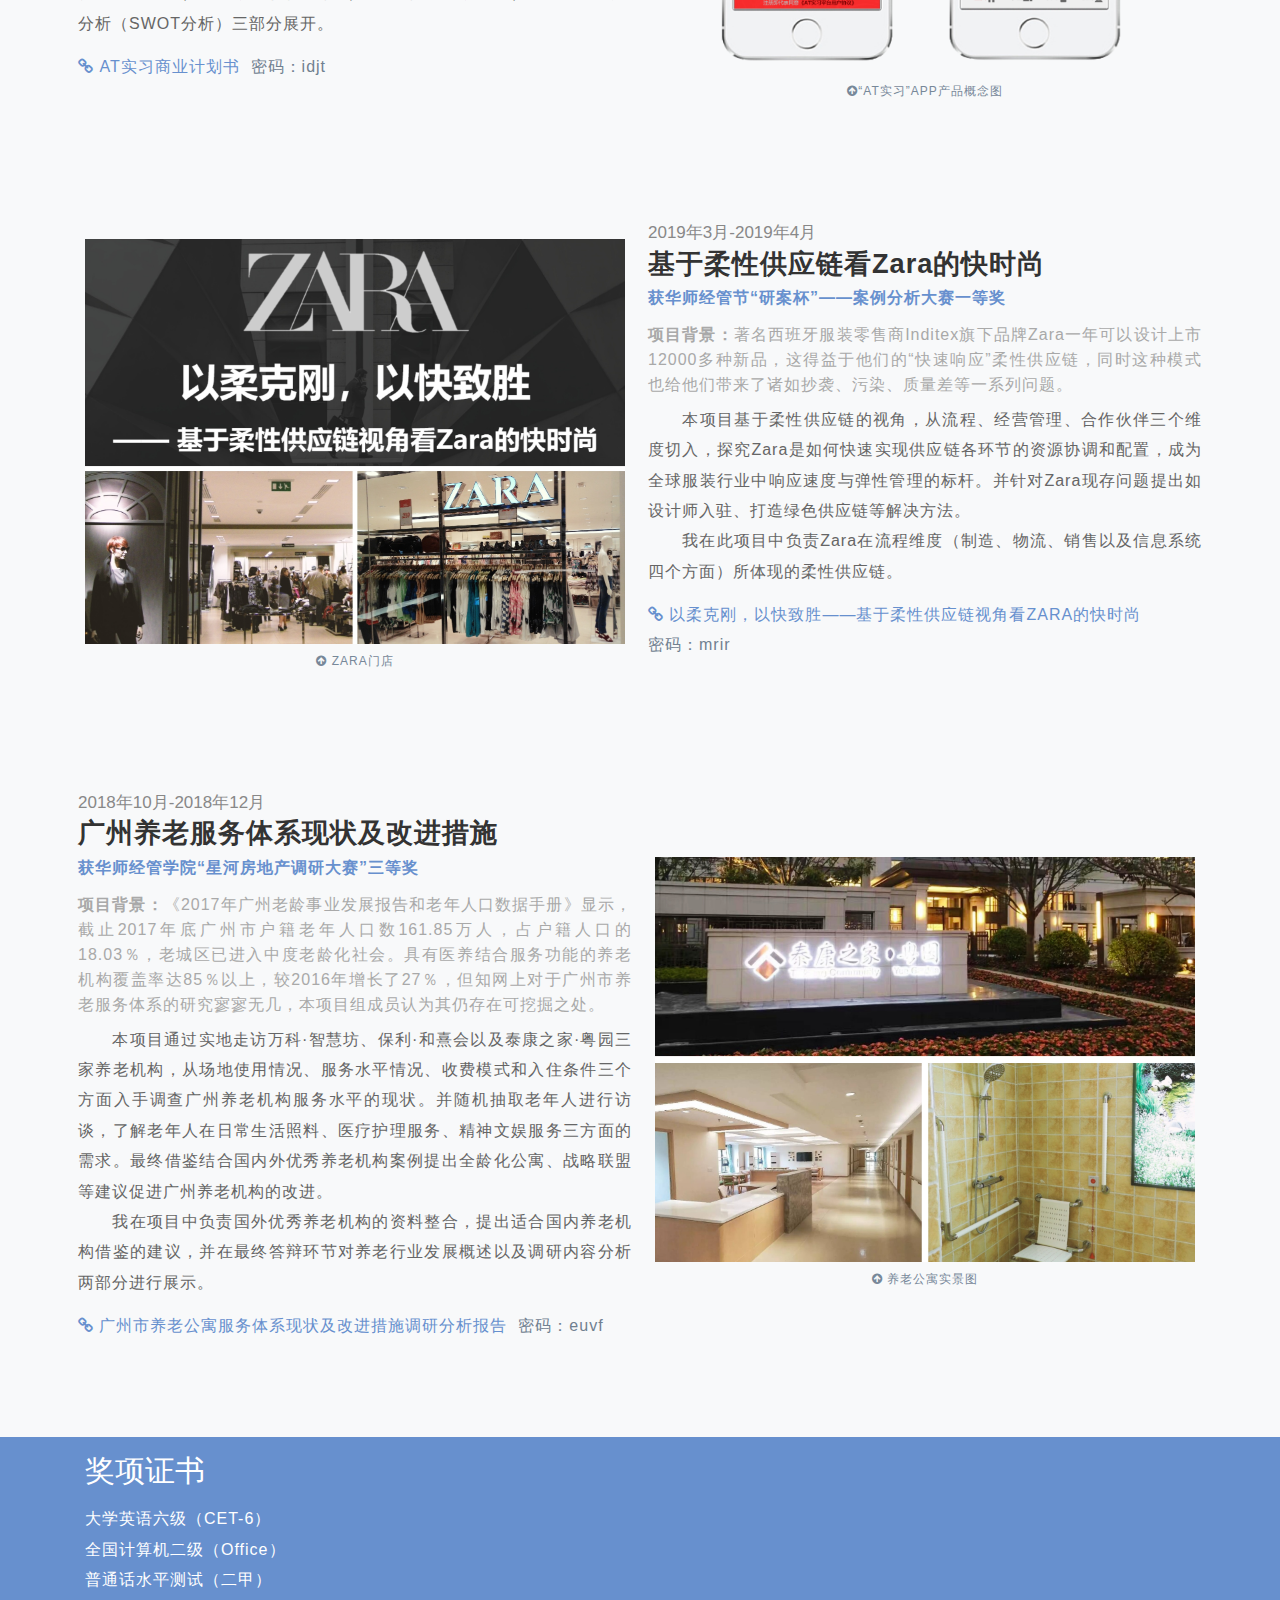
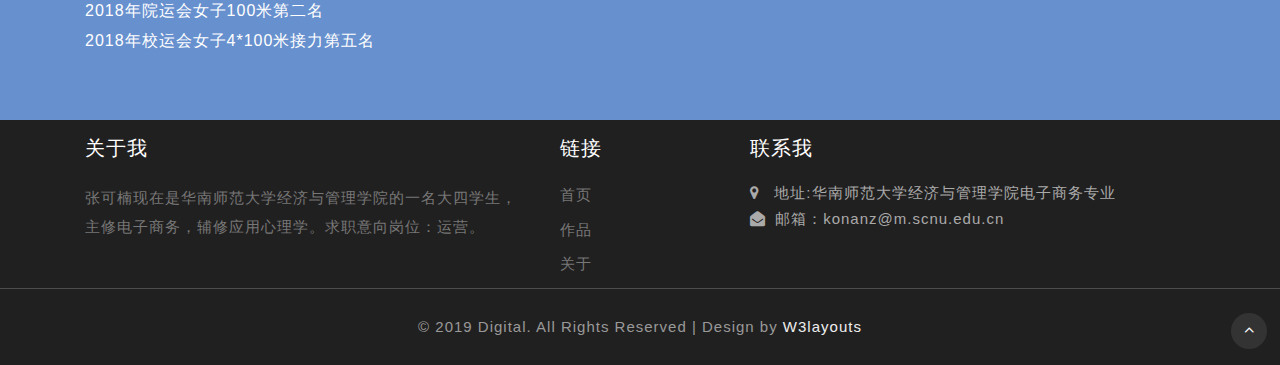
==== commit 6f4f9f01: "add some awards" ====
--- a/index.html
+++ b/index.html
@@ -33,7 +33,7 @@
 
 			<label for="drop" class="toggle"><span class="fa fa-bars" aria-hidden="true" style="outline: none; cursor: inherit;"></span></label>
 			<input type="checkbox" id="drop">
-			<ul class="menu mt-2 ml-auto">
+			<ul class="menu mt-2 ml-auto" >
 				<li class=""><a href="index.html">首页</a></li>
 				<li class=""><a href="articles.html">作品</a></li>
 				<li class=""><a href="#about" style="outline: none; cursor: inherit;">关于</a></li>
@@ -52,7 +52,8 @@
 				<div class="slider-info col-lg-6">
 					<div class="banner-info-grid mt-lg-5">
 						<h2 class="">张可楠</h2>
-						<br><br><h3 style="color: white; line-height: 50px">华南师范大学|电子商务|2021届<br>求职意向：运营</h3>
+						<br><br><h3 style="color: white; line-height: 50px">华南师范大学|电子商务|2021届<br>
+						  求职意向岗位：运营</h3>
 					</div>
 				</div>
 				<div class="col-lg-6 col-md-8 mt-lg-0 mt-5 pt-3 banner-image text-lg-center">
@@ -70,19 +71,17 @@
 			<div class="col-lg-4 col-md-5 about-img">
 			<br><br>	
 			<h4 style="text-align: center; font-weight: bold; margin-bottom: 0.5em" >关于张可楠</h4>
-			<p style="text-align: center; font-size: 1em; line-height: 28px">华南师范大学经管学院大四学生，<br>主修电子商务，辅修应用心理学。 </p>
+			<p style="text-align: center; font-size: 1em; line-height: 28px">华南师范大学经管学院大四学生，<br>主修<u>电子商务</u>，辅修<u>应用心理学</u>。 </p>
 				<br><img src="bundles/images/me.jpg" alt="" class="img-fluid">
-				<br><br><p style="font-size: 0.9em; margin-top: 1em; color: rgb(103, 144, 206);font-weight: bold; text-align: center">2018年度院二等奖学金<br>2019年度院三等奖学金<br>2019年度校优秀学生干部<br>
+				<br><br><p style="font-size: 0.9em; margin-top: 1em; color: rgb(103, 144, 206);font-weight: bold; text-align: center;line-height: 40px">2018年度院二等奖学金<br>2019年度院三等奖学金<br>2019年度校优秀学生干部<br>
 				  2018、2019年度校优秀共青团员<br>
-				  2018年院运会女子100米第二名<br>
-				  2018年校运会女子4*100米接力第五名<br>
 				  第九届电商"创新、创意及创业"校二等奖<br>
 				  华师经管“星河房地产调研大赛”三等奖<br>
 				  华师经管“研案杯”案例分析大赛一等奖</p>
 			</div>
 			<div class="col-lg-8 col-md-7 about-text">
 				<p class="mt-3 " style="outline: none; cursor: inherit; text-align: justify">
-			  <p><b><span style="font-weight: bold; font-size: 1.2em">实习经历：</span></b><br>
+			  <p><b><span style="font-weight: bold; font-size: 1.2em; color: #000000">实习经历：</span></b><br>
 					<p><b>• 2020年10月—2020年12月，<span style="color:#6790CE">欧莱雅百库美宝莲部门·CRM运营实习生</span></b><br></p>
 			  <p style="text-align: justify"><u>会员运营</u>： 监控美宝莲淘宝旗舰店会员活动数据，及时调整优化方案；优化店铺0元试用页面文案表述及投放品类，最终让该活动参与率从60%提升至62%；优化团队下单流程，大幅提升团队效率，错图返图率从50%降低至20%；
 					</p>
@@ -95,16 +94,16 @@
 					</p>
 					</p>
 			  <p class="mt-3 " style="outline: none; cursor: inherit; text-align: justify; margin-bottom: 1.5em">
-					<b><span style="font-weight: bold; font-size: 1.2em">社团工作：</span></b><br>
+					<b><span style="font-weight: bold; font-size: 1.2em; color: #000000">社团工作：</span></b><br>
 					<b>• 2018年9月—2019年9月，<span style="color:#6790CE">华师ERP协会·宣传策划部副部长</span></b><br>
 					<u>赛事宣传</u>：曾任华师ERP（Enterprise Resource Planning）协会宣传部副部长，用Adobe Photoshop、Adobe Illustrator、Adobe Premiere等软件制作社团招新海报、ERP沙盘比赛宣传视频，并使用秀米编辑器制作<a href="./articles.html#erp" style="color: #6790CE">比赛干货推送</a>，通过“线上公众号+线下社团开放日”的宣传方式，辐射1000+人次，共吸引36支队伍报名参赛，环比增长20%；
 				</p>
 			  <p class="mt-3 " style="outline: none; cursor: inherit; text-align: justify;margin-bottom: 1.5em">
-					<b><span style="font-weight: bold; font-size: 1.2em">学科竞赛：</span></b>
+					<b><span style="font-weight: bold; font-size: 1.2em; color: #000000">学科竞赛：</span></b>
 					<br>• 在“三创赛”<a href="#assesstalent" style="color: #6790CE">《AT实习——基于人才赋能的精准实习平台》项目</a>中通过问卷获取大学生的实习需求并撰写商业计划书中<u>市场分析</u>部分；<br>• 在房地产调研比赛<a href="#apartment" style="color: #6790CE">《广州市养老公寓服务体系现状及改进措施》项目</a>中通过<u>实地访谈</u>获取老年人的需求并结合国内外优秀案例为国内养老公寓提出改进建议；<br>• 在<u>案例分析</u>大赛中与队友合力检索相关文献，对<a href="#Zara" style="color: #6790CE">Zara柔性供应链</a>的优劣势进行分析并提出相关建议；
 				</p>
 				<p class="mt-3 " style="outline: none; cursor: inherit; text-align: justify">
-					<b><span style="font-weight: bold; font-size: 1.2em">学生工作：</span></b><br>现任班级学委，对接老师及同学诉求，负责各项奖学金评优工作开展；在疫情期间通过制作问卷获取同学们在课程上的<u>需求</u>并与老师<u>反馈</u>，提高课堂效率。
+					<b><span style="font-weight: bold; font-size: 1.2em; color: #000000">学生工作：</span></b><br>现任班级学委，对接老师及同学诉求，负责各项奖学金评优工作开展；在疫情期间通过制作问卷获取同学们在课程上的<u>需求</u>并与老师<u>反馈</u>，提高课堂效率。
 				</p>
 				</p>
 				<p class="mt-2 "></p>
@@ -256,8 +255,10 @@
 <section class="partners py-5 " id="partners" style="color: rgb(33, 37, 41); font-size: 16px; background-color: rgb(103, 144, 206); font-family: Cabin, sans-serif;">
 
 	<div class="container py-md-3">
-		<h3 class="heading" style="outline: none; cursor: inherit; margin-bottom: 0.5em">证书</h3>
-		<p style="align-self: left; font-size: 1em;color:white; margin-bottom: 0">大学英语六级（CET-6）<br/>全国计算机二级（Office）<br/>普通话水平测试（二甲）</p>
+		<h3 class="heading" style="outline: none; cursor: inherit; margin-bottom: 0.5em">奖项证书</h3>
+		<p style="align-self: left; font-size: 1em;color:white; margin-bottom: 0">大学英语六级（CET-6）<br/>全国计算机二级（Office）<br/>普通话水平测试（二甲）<br>
+		2018年院运会女子100米第二名<br>
+		2018年校运会女子4*100米接力第五名</p>
 	</div>
 		
 </section>
@@ -270,7 +271,7 @@
 			<div class="col-lg-5 col-sm-6 footer-grid-wthree">
 				<h4 class="footer-title text-uppercase mb-4" style="outline: none; cursor: inherit;">关于我</h4>
 				<div class="contact-info">
-					<p>张可楠现在是华南师范大学经济与管理学院的一名大四学生，主修电子商务，辅修应用心理学。</p>
+					<p>张可楠现在是华南师范大学经济与管理学院的一名大四学生，主修电子商务，辅修应用心理学。求职意向岗位：运营。</p>
 				</div>
 			</div>
 
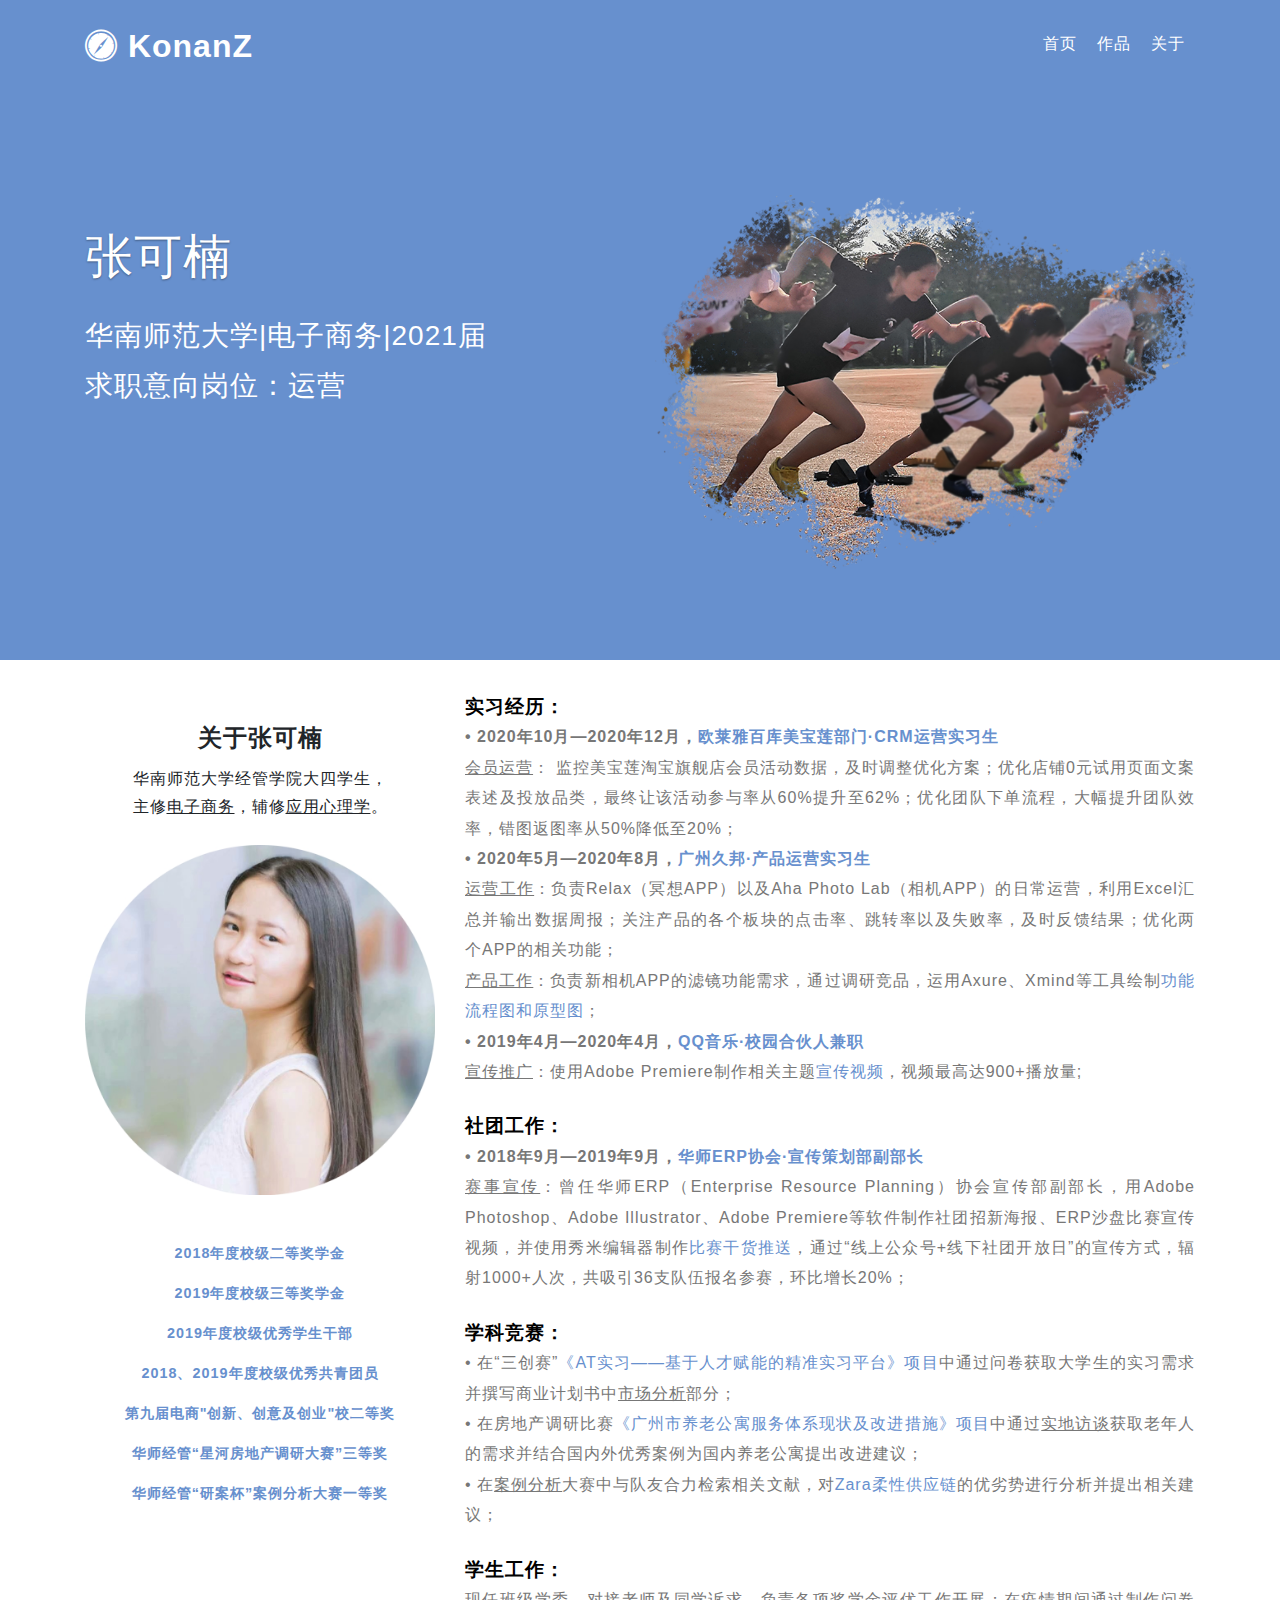
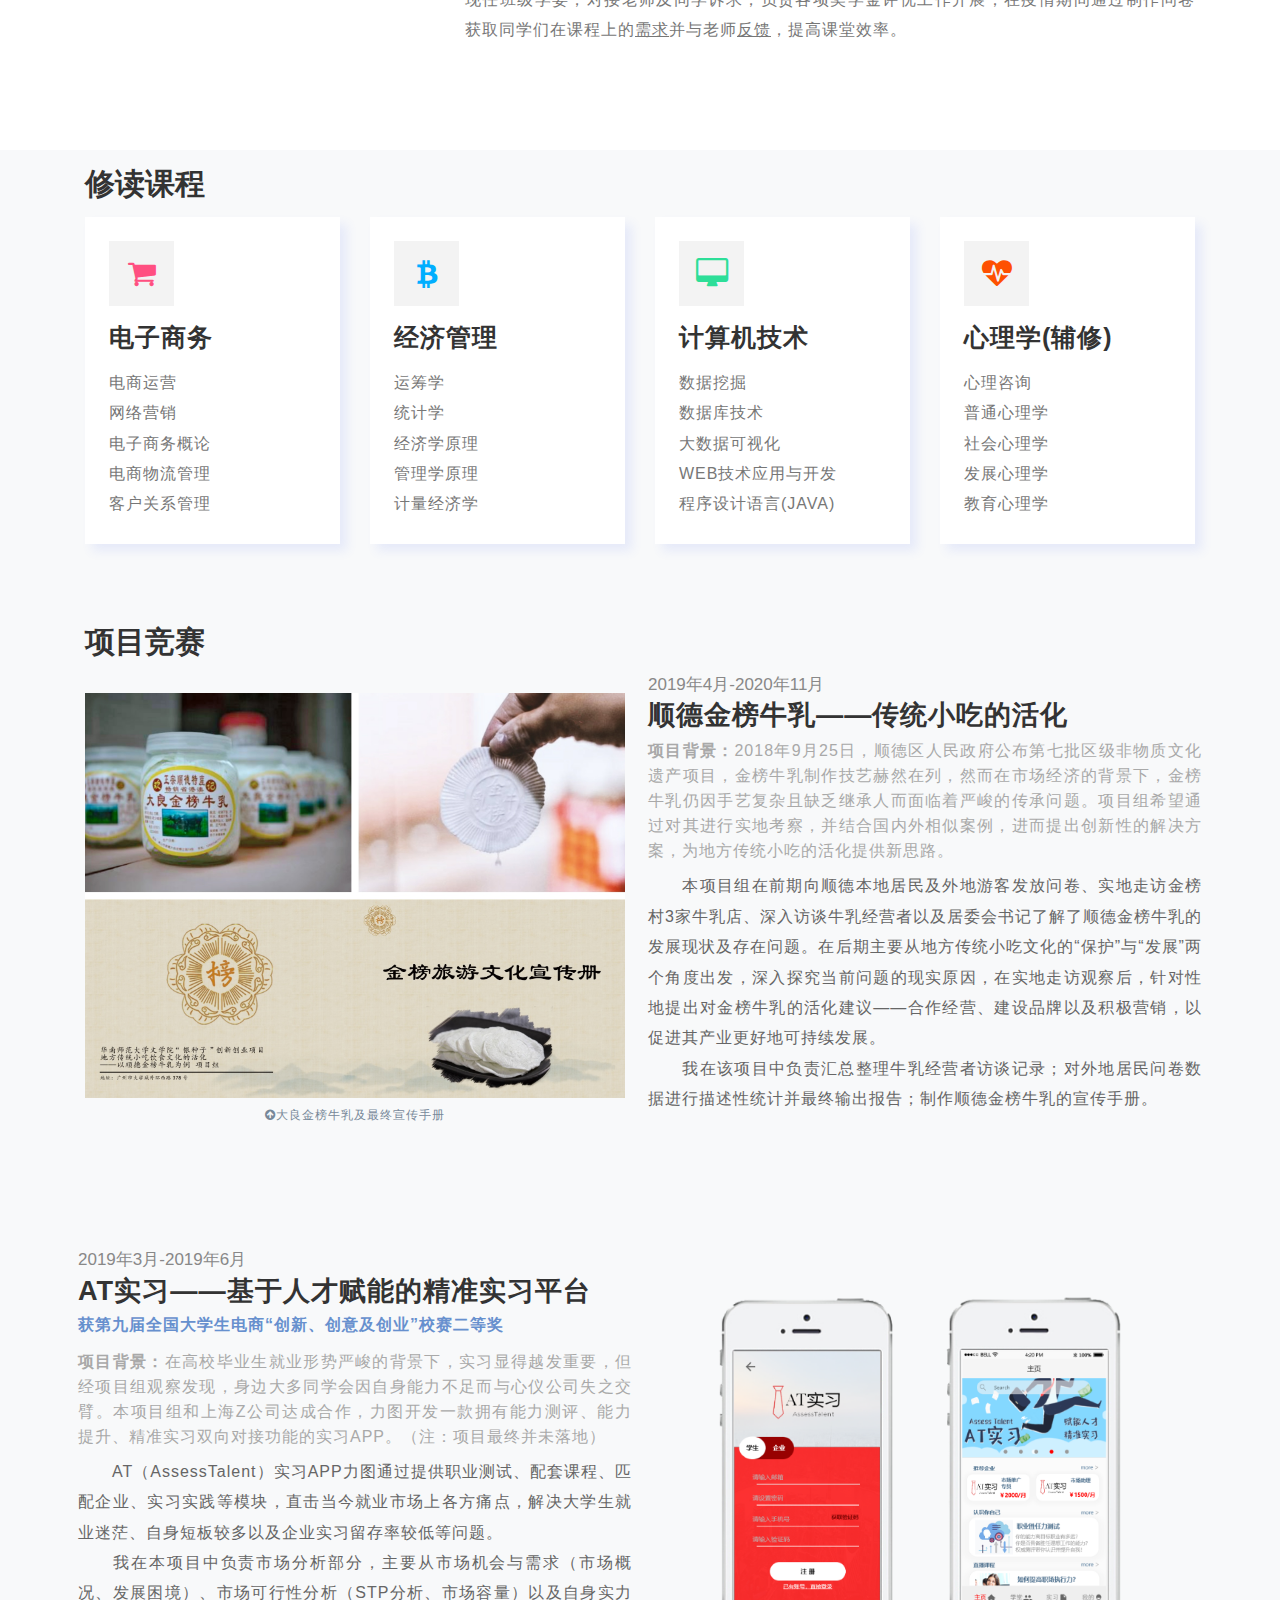
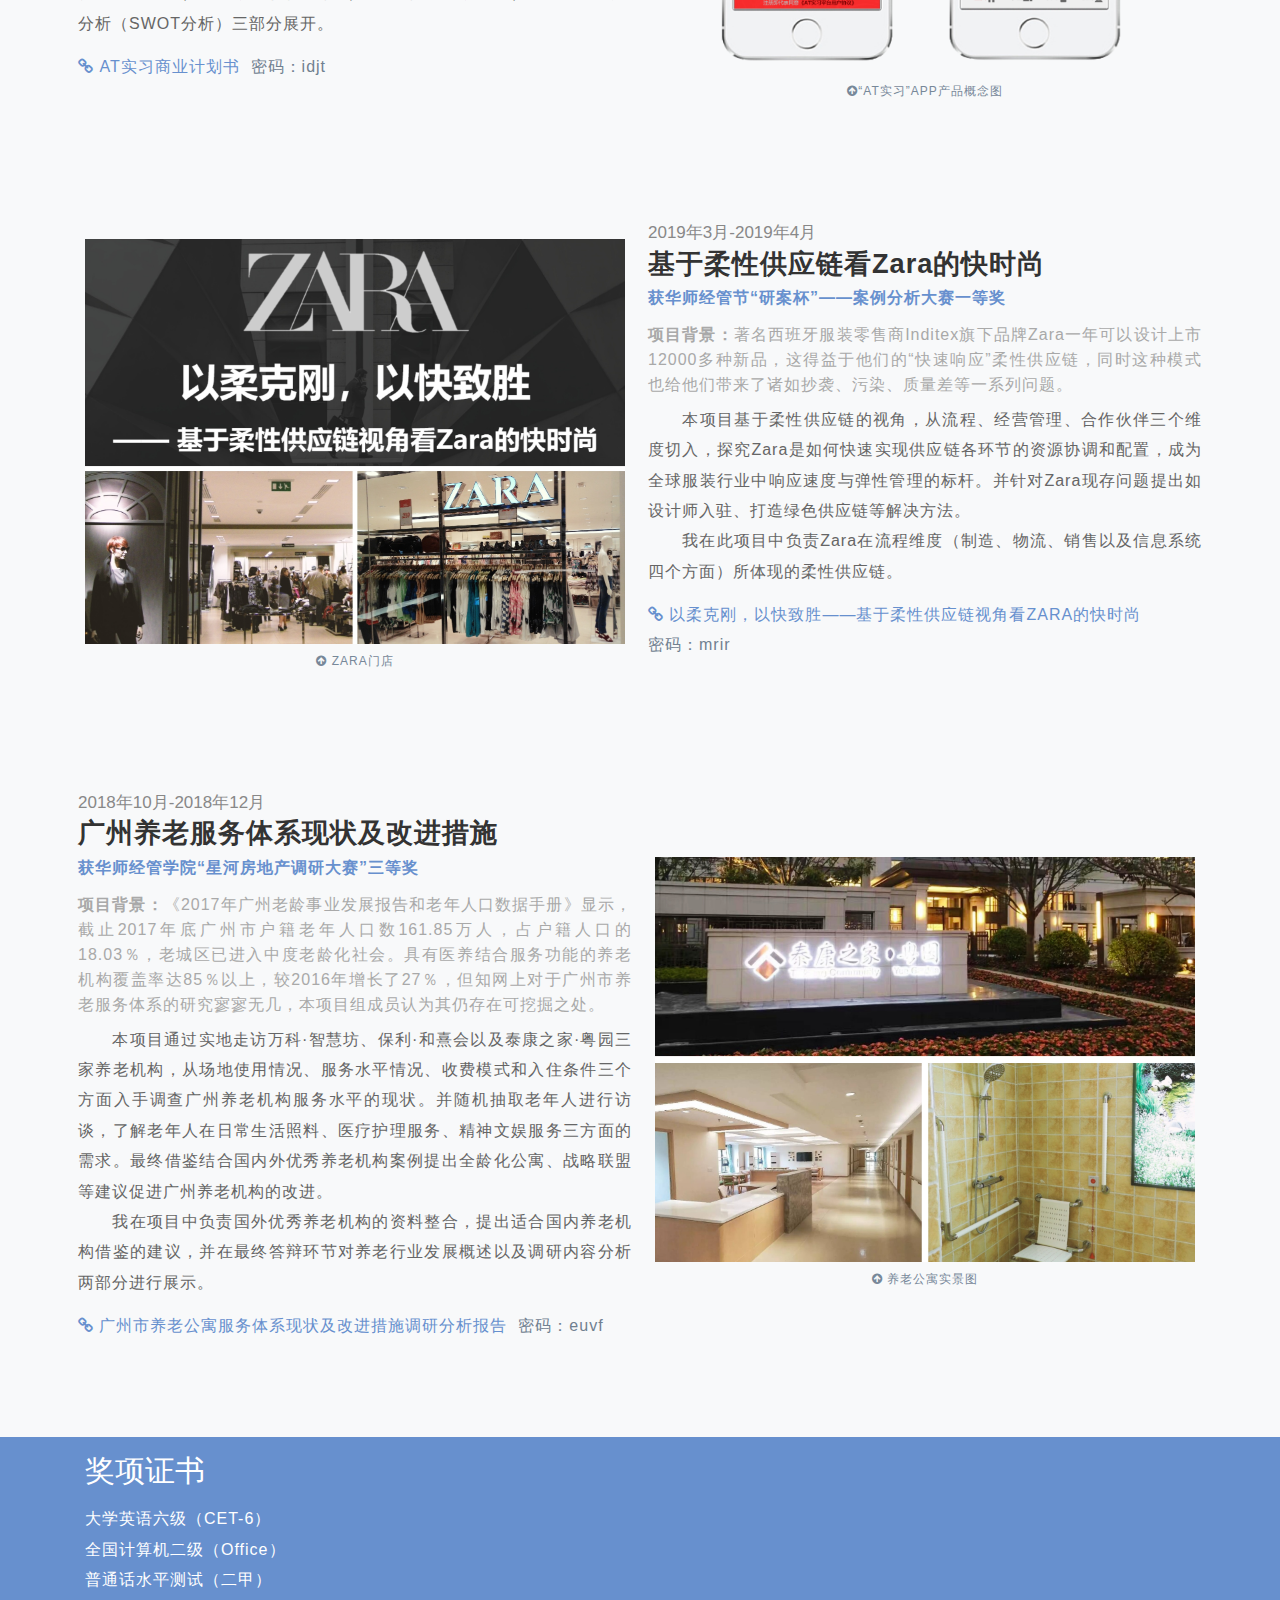
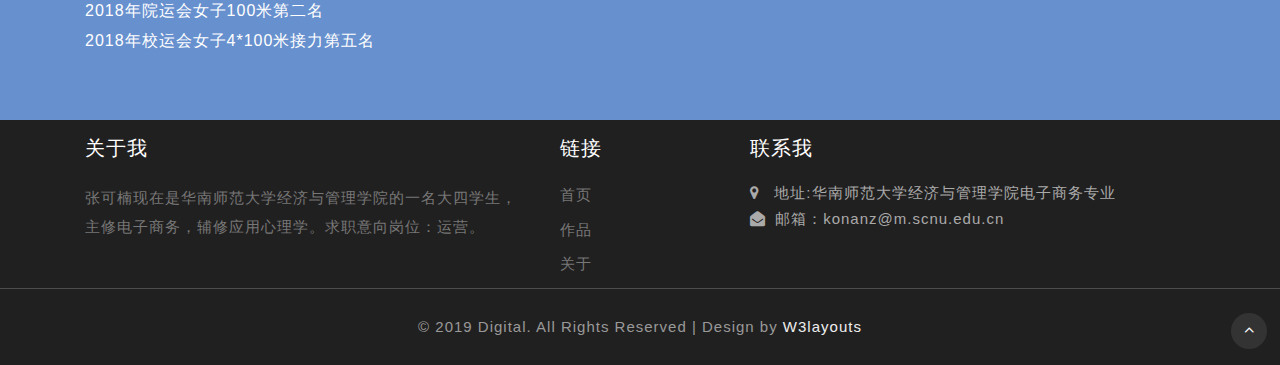
==== commit 1a930aae: "change the awards" ====
--- a/index.html
+++ b/index.html
@@ -73,8 +73,8 @@
 			<h4 style="text-align: center; font-weight: bold; margin-bottom: 0.5em" >关于张可楠</h4>
 			<p style="text-align: center; font-size: 1em; line-height: 28px">华南师范大学经管学院大四学生，<br>主修<u>电子商务</u>，辅修<u>应用心理学</u>。 </p>
 				<br><img src="bundles/images/me.jpg" alt="" class="img-fluid">
-				<br><br><p style="font-size: 0.9em; margin-top: 1em; color: rgb(103, 144, 206);font-weight: bold; text-align: center;line-height: 40px">2018年度院二等奖学金<br>2019年度院三等奖学金<br>2019年度校优秀学生干部<br>
-				  2018、2019年度校优秀共青团员<br>
+				<br><br><p style="font-size: 0.9em; margin-top: 1em; color: rgb(103, 144, 206);font-weight: bold; text-align: center;line-height: 40px">2018年度校级二等奖学金<br>2019年度校级三等奖学金<br>2019年度校级优秀学生干部<br>
+				  2018、2019年度校级优秀共青团员<br>
 				  第九届电商"创新、创意及创业"校二等奖<br>
 				  华师经管“星河房地产调研大赛”三等奖<br>
 				  华师经管“研案杯”案例分析大赛一等奖</p>
